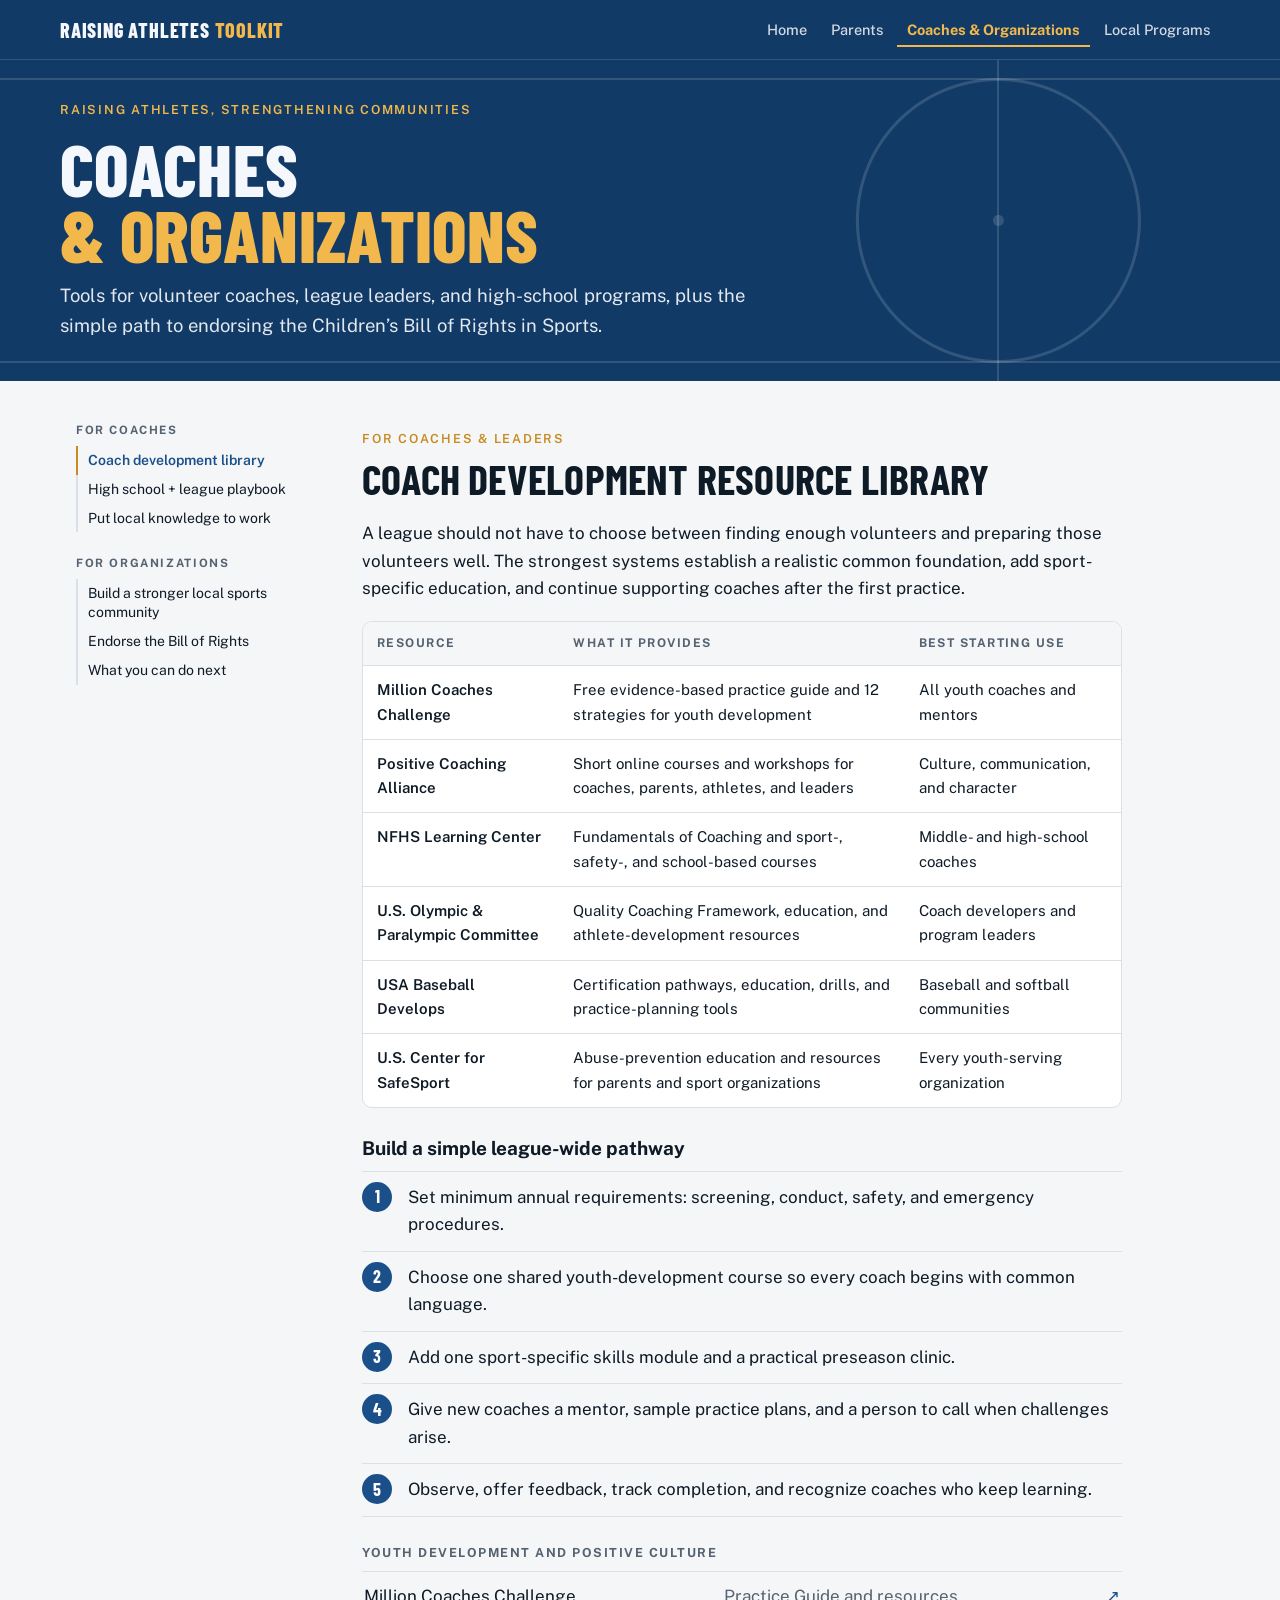
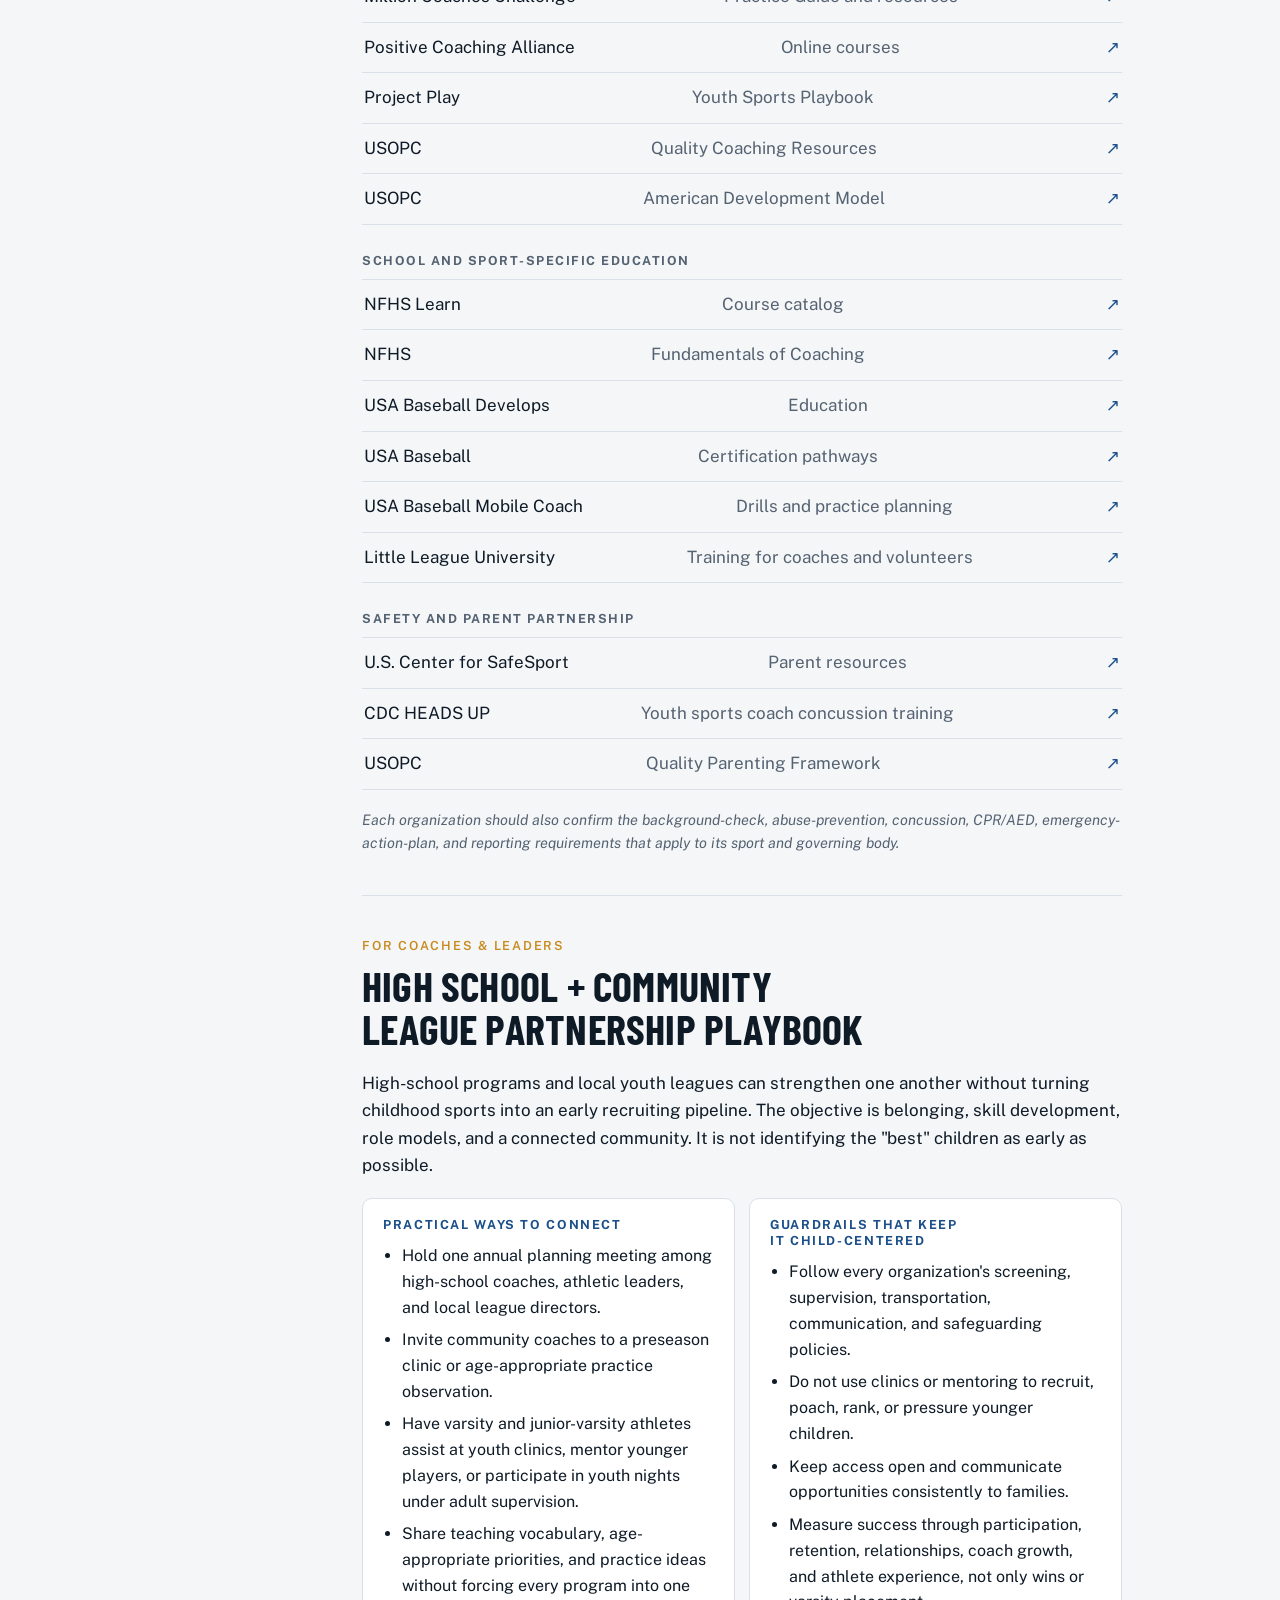
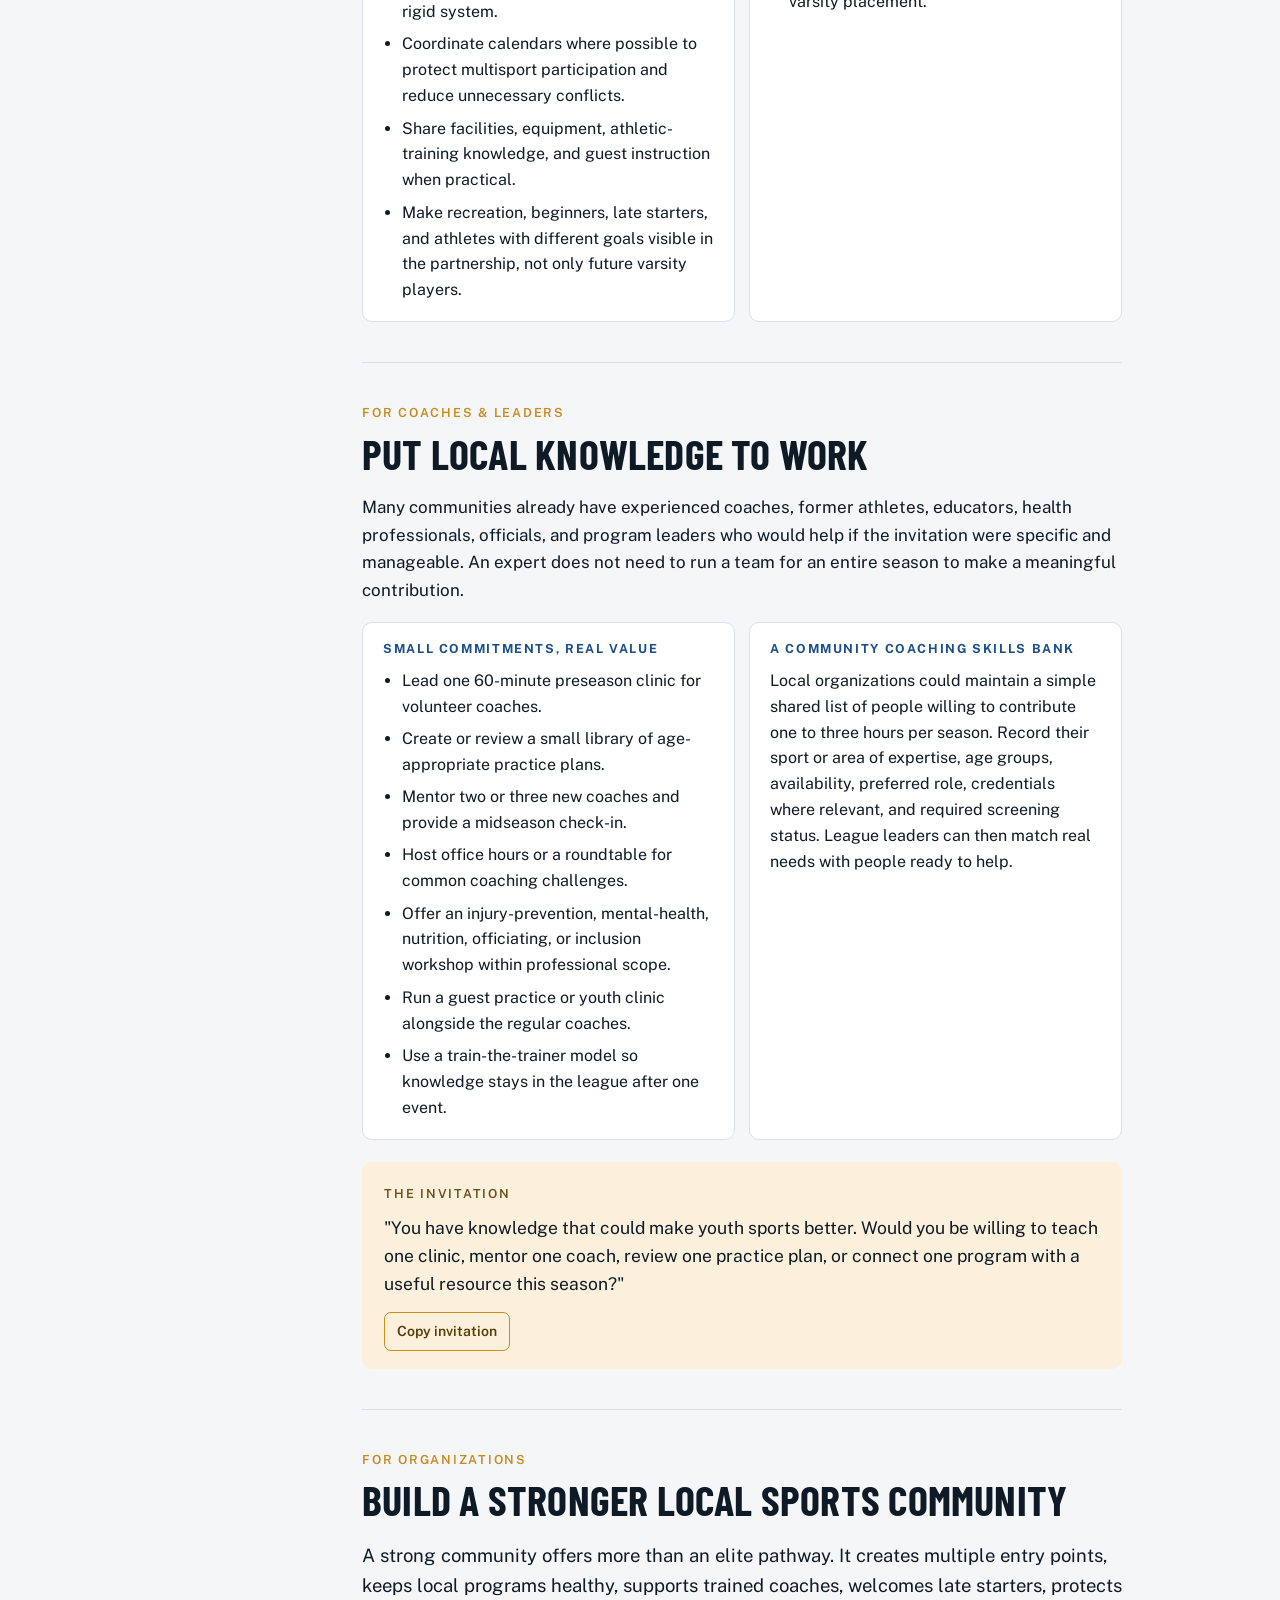
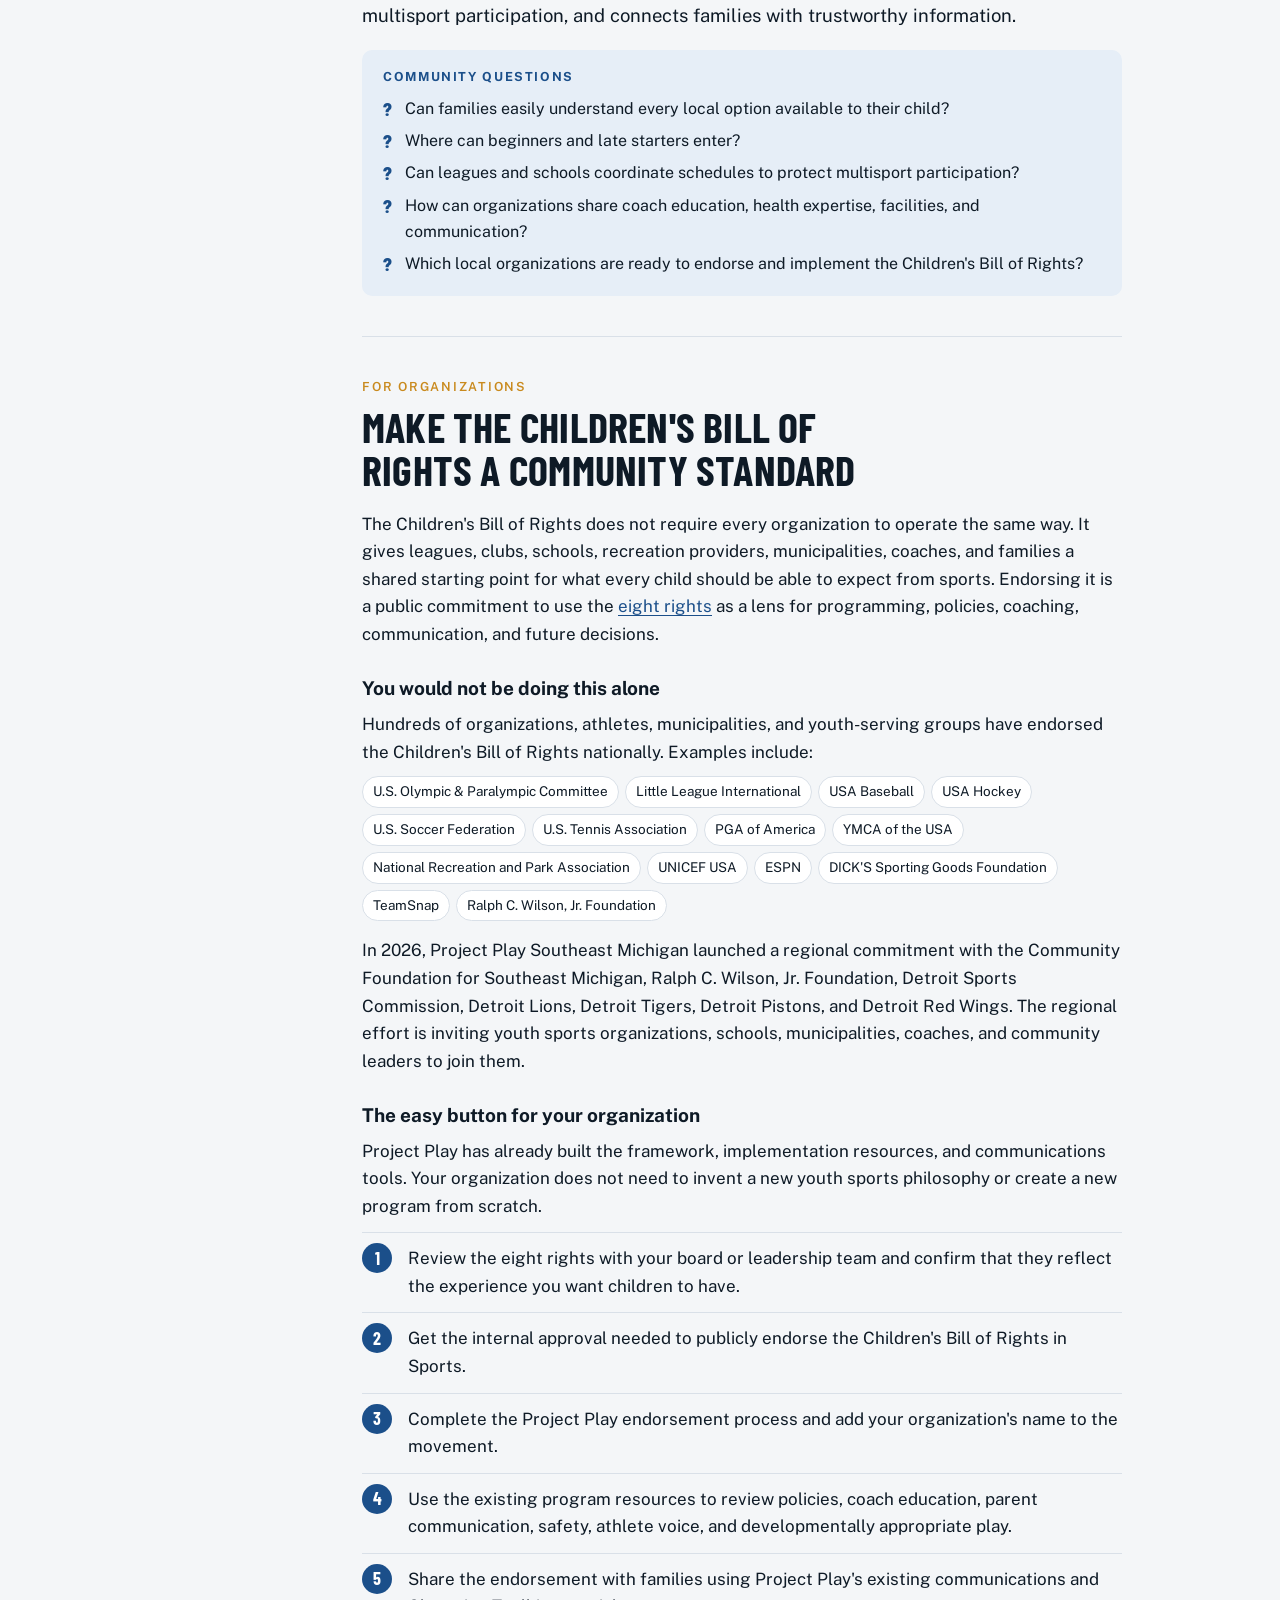
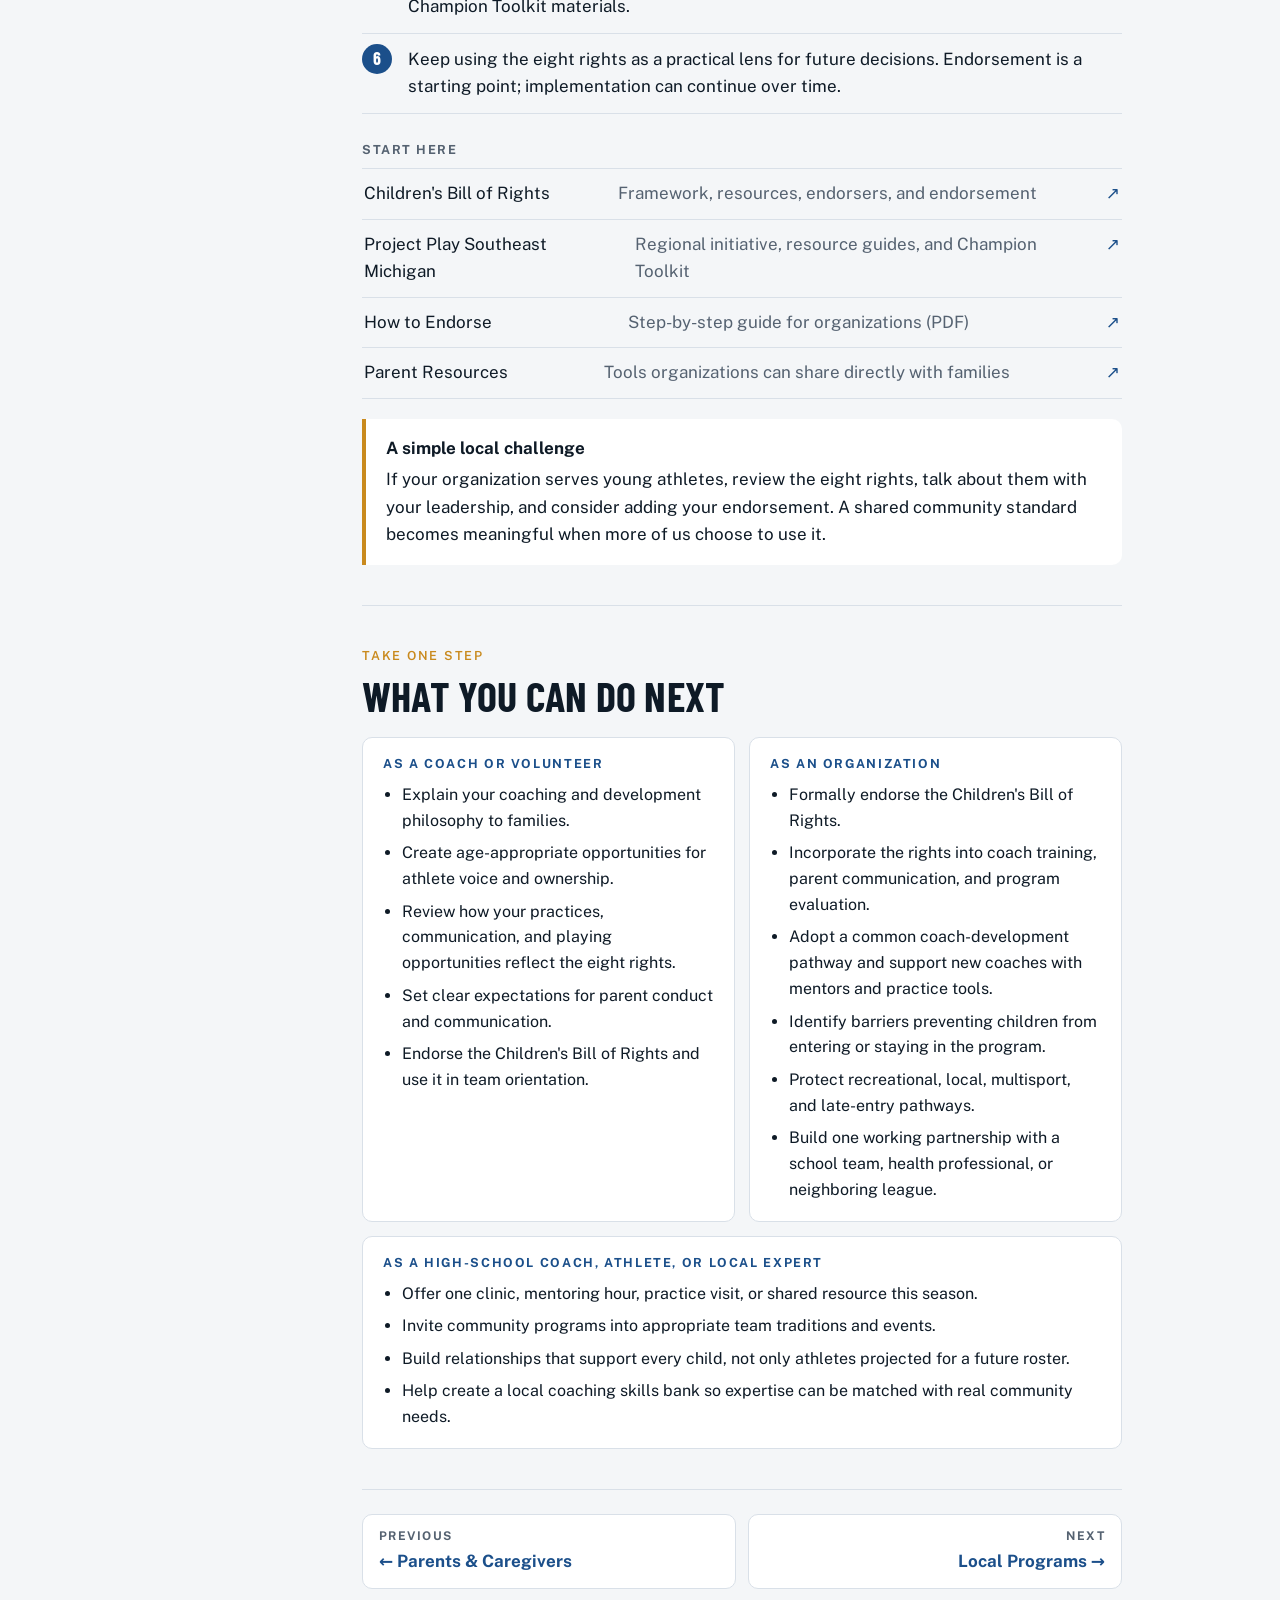
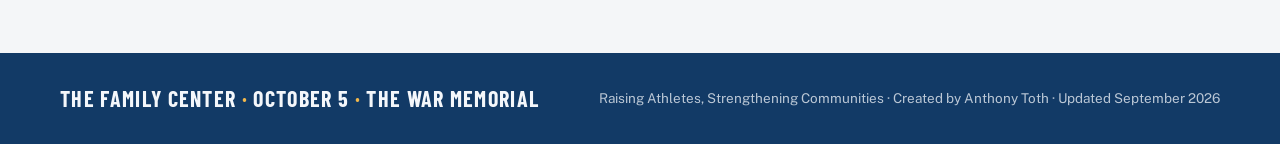
==== coaches-organizations.html @ 579f2dfd "Add Raising Athletes web toolkit (four pages, shared styles, README) Co-Authored-By: Claude Opus 5.5" ====
<!doctype html>
<html lang="en">
<head>
<meta charset="utf-8">
<meta name="viewport" content="width=device-width, initial-scale=1, viewport-fit=cover">
<title>For Coaches & Organizations · Raising Athletes</title>
<link rel="preconnect" href="https://fonts.googleapis.com">
<link rel="preconnect" href="https://fonts.gstatic.com" crossorigin>
<link rel="stylesheet" href="https://fonts.googleapis.com/css2?family=Barlow+Condensed:wght@600;700;800&family=Public+Sans:ital,wght@0,400;0,500;0,600;0,700;1,400&display=swap">
<link rel="stylesheet" href="styles.css">
</head>
<body>
<nav class="sitenav" aria-label="Toolkit pages"><div class="inner"><a class="brand" href="index.html">Raising Athletes <span>Toolkit</span></a><ul><li><a href="index.html">Home</a></li><li><a href="parents.html">Parents</a></li><li><a href="coaches-organizations.html" aria-current="page">Coaches &amp; Organizations</a></li><li><a href="local-programs.html">Local Programs</a></li></ul></div></nav><header class="hero small"><div class="hero-inner"><p class="eyebrow">Raising Athletes, Strengthening Communities</p><h1>Coaches <span>&amp; Organizations</span></h1><p class="lede">Tools for volunteer coaches, league leaders, and high-school programs, plus the simple path to endorsing the Children&#8217;s Bill of Rights in Sports.</p></div></header><nav class="mobile-nav" aria-label="Jump to section"><label for="jump">Jump to section</label><select id="jump"></select></nav>
<div class="wrap"><aside class="toc" aria-label="On this page"><h4>For coaches</h4>
<a href="#coach-library">Coach development library</a>
<a href="#partnership">High school + league playbook</a>
<a href="#local-knowledge">Put local knowledge to work</a>
<h4>For organizations</h4>
<a href="#community">Build a stronger local sports community</a>
<a href="#endorse">Endorse the Bill of Rights</a>
<a href="#next">What you can do next</a></aside><main><section id="coach-library">
      <div class="sec-head"><p class="eyebrow">For coaches &amp; leaders</p><h2>Coach Development Resource Library</h2></div>
      <p style="margin-bottom:18px">A league should not have to choose between finding enough volunteers and preparing those volunteers well. The strongest systems establish a realistic common foundation, add sport-specific education, and continue supporting coaches after the first practice.</p>
      <div class="table-wrap">
        <table>
          <thead><tr><th>Resource</th><th>What it provides</th><th>Best starting use</th></tr></thead>
          <tbody>
            <tr><td>Million Coaches Challenge</td><td>Free evidence-based practice guide and 12 strategies for youth development</td><td>All youth coaches and mentors</td></tr>
            <tr><td>Positive Coaching Alliance</td><td>Short online courses and workshops for coaches, parents, athletes, and leaders</td><td>Culture, communication, and character</td></tr>
            <tr><td>NFHS Learning Center</td><td>Fundamentals of Coaching and sport-, safety-, and school-based courses</td><td>Middle- and high-school coaches</td></tr>
            <tr><td>U.S. Olympic &amp; Paralympic Committee</td><td>Quality Coaching Framework, education, and athlete-development resources</td><td>Coach developers and program leaders</td></tr>
            <tr><td>USA Baseball Develops</td><td>Certification pathways, education, drills, and practice-planning tools</td><td>Baseball and softball communities</td></tr>
            <tr><td>U.S. Center for SafeSport</td><td>Abuse-prevention education and resources for parents and sport organizations</td><td>Every youth-serving organization</td></tr>
          </tbody>
        </table>
      </div>
      <h3>Build a simple league-wide pathway</h3>
      <ol class="steps">
        <li>Set minimum annual requirements: screening, conduct, safety, and emergency procedures.</li>
        <li>Choose one shared youth-development course so every coach begins with common language.</li>
        <li>Add one sport-specific skills module and a practical preseason clinic.</li>
        <li>Give new coaches a mentor, sample practice plans, and a person to call when challenges arise.</li>
        <li>Observe, offer feedback, track completion, and recognize coaches who keep learning.</li>
      </ol>

      <p class="links-label">Youth development and positive culture</p>
      <ul class="links">
        <li><a href="https://www.millioncoaches.org/resources/">Million Coaches Challenge <span>Practice Guide and resources</span></a></li>
        <li><a href="https://positivecoach.org/training/online-courses/">Positive Coaching Alliance <span>Online courses</span></a></li>
        <li><a href="https://projectplay.org/youth-sports/playbook">Project Play <span>Youth Sports Playbook</span></a></li>
        <li><a href="https://www.usopc.org/quality-coaching-resources">USOPC <span>Quality Coaching Resources</span></a></li>
        <li><a href="https://www.usopc.org/ADM">USOPC <span>American Development Model</span></a></li>
      </ul>
      <p class="links-label">School and sport-specific education</p>
      <ul class="links">
        <li><a href="https://nfhslearn.com/courses">NFHS Learn <span>Course catalog</span></a></li>
        <li><a href="https://nfhslearn.com/courses/fundamentals-of-coaching">NFHS <span>Fundamentals of Coaching</span></a></li>
        <li><a href="https://usabdevelops.com/page/4824/education">USA Baseball Develops <span>Education</span></a></li>
        <li><a href="https://usabdevelops.com/page/5082/certification-pathways/18582/certification-pathways">USA Baseball <span>Certification pathways</span></a></li>
        <li><a href="https://usabdevelops.com/page/4835/mobile-coach">USA Baseball Mobile Coach <span>Drills and practice planning</span></a></li>
        <li><a href="https://www.littleleague.org/university/">Little League University <span>Training for coaches and volunteers</span></a></li>
      </ul>
      <p class="links-label">Safety and parent partnership</p>
      <ul class="links">
        <li><a href="https://uscenterforsafesport.org/parents/">U.S. Center for SafeSport <span>Parent resources</span></a></li>
        <li><a href="https://www.cdc.gov/heads-up/training/youth-sports.html">CDC HEADS UP <span>Youth sports coach concussion training</span></a></li>
        <li><a href="https://www.usopc.org/quality-parenting-framework">USOPC <span>Quality Parenting Framework</span></a></li>
      </ul>
      <p class="note">Each organization should also confirm the background-check, abuse-prevention, concussion, CPR/AED, emergency-action-plan, and reporting requirements that apply to its sport and governing body.</p>
    </section><section id="partnership">
      <div class="sec-head"><p class="eyebrow">For coaches &amp; leaders</p><h2>High School + Community League Partnership Playbook</h2></div>
      <p style="margin-bottom:18px">High-school programs and local youth leagues can strengthen one another without turning childhood sports into an early recruiting pipeline. The objective is belonging, skill development, role models, and a connected community. It is not identifying the "best" children as early as possible.</p>
      <div class="two">
        <div class="panel"><h3>Practical ways to connect</h3><ul>
          <li>Hold one annual planning meeting among high-school coaches, athletic leaders, and local league directors.</li>
          <li>Invite community coaches to a preseason clinic or age-appropriate practice observation.</li>
          <li>Have varsity and junior-varsity athletes assist at youth clinics, mentor younger players, or participate in youth nights under adult supervision.</li>
          <li>Share teaching vocabulary, age-appropriate priorities, and practice ideas without forcing every program into one rigid system.</li>
          <li>Coordinate calendars where possible to protect multisport participation and reduce unnecessary conflicts.</li>
          <li>Share facilities, equipment, athletic-training knowledge, and guest instruction when practical.</li>
          <li>Make recreation, beginners, late starters, and athletes with different goals visible in the partnership, not only future varsity players.</li>
        </ul></div>
        <div class="panel"><h3>Guardrails that keep it child-centered</h3><ul>
          <li>Follow every organization's screening, supervision, transportation, communication, and safeguarding policies.</li>
          <li>Do not use clinics or mentoring to recruit, poach, rank, or pressure younger children.</li>
          <li>Keep access open and communicate opportunities consistently to families.</li>
          <li>Measure success through participation, retention, relationships, coach growth, and athlete experience, not only wins or varsity placement.</li>
        </ul></div>
      </div>
    </section><section id="local-knowledge">
      <div class="sec-head"><p class="eyebrow">For coaches &amp; leaders</p><h2>Put Local Knowledge to Work</h2></div>
      <p style="margin-bottom:18px">Many communities already have experienced coaches, former athletes, educators, health professionals, officials, and program leaders who would help if the invitation were specific and manageable. An expert does not need to run a team for an entire season to make a meaningful contribution.</p>
      <div class="two">
        <div class="panel"><h3>Small commitments, real value</h3><ul>
          <li>Lead one 60-minute preseason clinic for volunteer coaches.</li>
          <li>Create or review a small library of age-appropriate practice plans.</li>
          <li>Mentor two or three new coaches and provide a midseason check-in.</li>
          <li>Host office hours or a roundtable for common coaching challenges.</li>
          <li>Offer an injury-prevention, mental-health, nutrition, officiating, or inclusion workshop within professional scope.</li>
          <li>Run a guest practice or youth clinic alongside the regular coaches.</li>
          <li>Use a train-the-trainer model so knowledge stays in the league after one event.</li>
        </ul></div>
        <div class="panel"><h3>A community coaching skills bank</h3>
          <p style="font-size:16px">Local organizations could maintain a simple shared list of people willing to contribute one to three hours per season. Record their sport or area of expertise, age groups, availability, preferred role, credentials where relevant, and required screening status. League leaders can then match real needs with people ready to help.</p></div>
      </div>
      <div class="quote">
        <p class="eyebrow">The invitation</p>
        <blockquote id="invite-msg">"You have knowledge that could make youth sports better. Would you be willing to teach one clinic, mentor one coach, review one practice plan, or connect one program with a useful resource this season?"</blockquote>
        <button class="copy" type="button" data-copy="invite-msg">Copy invitation</button>
      </div>
    </section><section id="community">
      <div class="sec-head"><p class="eyebrow">For organizations</p><h2>Build a Stronger Local Sports Community</h2></div>
      <p class="lead">A strong community offers more than an elite pathway. It creates multiple entry points, keeps local programs healthy, supports trained coaches, welcomes late starters, protects multisport participation, and connects families with trustworthy information.</p>
      <div class="panel ask" style="margin-top:20px"><h3>Community questions</h3><ul>
        <li>Can families easily understand every local option available to their child?</li>
        <li>Where can beginners and late starters enter?</li>
        <li>Can leagues and schools coordinate schedules to protect multisport participation?</li>
        <li>How can organizations share coach education, health expertise, facilities, and communication?</li>
        <li>Which local organizations are ready to endorse and implement the Children's Bill of Rights?</li>
      </ul></div>
    </section><section id="endorse">
      <div class="sec-head"><p class="eyebrow">For organizations</p><h2>Make the Children's Bill of Rights a Community Standard</h2></div>
      <p style="margin-bottom:8px">The Children's Bill of Rights does not require every organization to operate the same way. It gives leagues, clubs, schools, recreation providers, municipalities, coaches, and families a shared starting point for what every child should be able to expect from sports. Endorsing it is a public commitment to use the <a href="index.html#bill-of-rights">eight rights</a> as a lens for programming, policies, coaching, communication, and future decisions.</p>

      <h3>You would not be doing this alone</h3>
      <p>Hundreds of organizations, athletes, municipalities, and youth-serving groups have endorsed the Children's Bill of Rights nationally. Examples include:</p>
      <div class="endorsers">
        <span>U.S. Olympic &amp; Paralympic Committee</span><span>Little League International</span><span>USA Baseball</span><span>USA Hockey</span><span>U.S. Soccer Federation</span><span>U.S. Tennis Association</span><span>PGA of America</span><span>YMCA of the USA</span><span>National Recreation and Park Association</span><span>UNICEF USA</span><span>ESPN</span><span>DICK'S Sporting Goods Foundation</span><span>TeamSnap</span><span>Ralph C. Wilson, Jr. Foundation</span>
      </div>
      <p style="margin-top:16px">In 2026, Project Play Southeast Michigan launched a regional commitment with the Community Foundation for Southeast Michigan, Ralph C. Wilson, Jr. Foundation, Detroit Sports Commission, Detroit Lions, Detroit Tigers, Detroit Pistons, and Detroit Red Wings. The regional effort is inviting youth sports organizations, schools, municipalities, coaches, and community leaders to join them.</p>

      <h3>The easy button for your organization</h3>
      <p style="margin-bottom:12px">Project Play has already built the framework, implementation resources, and communications tools. Your organization does not need to invent a new youth sports philosophy or create a new program from scratch.</p>
      <ol class="steps">
        <li>Review the eight rights with your board or leadership team and confirm that they reflect the experience you want children to have.</li>
        <li>Get the internal approval needed to publicly endorse the Children's Bill of Rights in Sports.</li>
        <li>Complete the Project Play endorsement process and add your organization's name to the movement.</li>
        <li>Use the existing program resources to review policies, coach education, parent communication, safety, athlete voice, and developmentally appropriate play.</li>
        <li>Share the endorsement with families using Project Play's existing communications and Champion Toolkit materials.</li>
        <li>Keep using the eight rights as a practical lens for future decisions. Endorsement is a starting point; implementation can continue over time.</li>
      </ol>
      <p class="links-label">Start here</p>
      <ul class="links">
        <li><a href="https://projectplay.org/childrens-rights-and-sports">Children's Bill of Rights <span>Framework, resources, endorsers, and endorsement</span></a></li>
        <li><a href="https://www.projectplaysemi.org/cboris/">Project Play Southeast Michigan <span>Regional initiative, resource guides, and Champion Toolkit</span></a></li>
        <li><a href="https://www.aspeninstitute.org/wp-content/uploads/2025/10/How-to-Endorse-the-Bill-of-Rights-2025.pdf">How to Endorse <span>Step-by-step guide for organizations (PDF)</span></a></li>
        <li><a href="https://projectplay.org/parent-resources">Parent Resources <span>Tools organizations can share directly with families</span></a></li>
      </ul>
      <div class="callout"><b>A simple local challenge</b>If your organization serves young athletes, review the eight rights, talk about them with your leadership, and consider adding your endorsement. A shared community standard becomes meaningful when more of us choose to use it.</div>
    </section><section id="next">
  <div class="sec-head"><p class="eyebrow">Take one step</p><h2>What You Can Do Next</h2></div>
  <div class="two">
    <div class="panel"><h3>As a coach or volunteer</h3><ul>
      <li>Explain your coaching and development philosophy to families.</li>
      <li>Create age-appropriate opportunities for athlete voice and ownership.</li>
      <li>Review how your practices, communication, and playing opportunities reflect the eight rights.</li>
      <li>Set clear expectations for parent conduct and communication.</li>
      <li>Endorse the Children's Bill of Rights and use it in team orientation.</li>
    </ul></div>
    <div class="panel"><h3>As an organization</h3><ul>
      <li>Formally endorse the Children's Bill of Rights.</li>
      <li>Incorporate the rights into coach training, parent communication, and program evaluation.</li>
      <li>Adopt a common coach-development pathway and support new coaches with mentors and practice tools.</li>
      <li>Identify barriers preventing children from entering or staying in the program.</li>
      <li>Protect recreational, local, multisport, and late-entry pathways.</li>
      <li>Build one working partnership with a school team, health professional, or neighboring league.</li>
    </ul></div>
    <div class="panel" style="grid-column:1/-1"><h3>As a high-school coach, athlete, or local expert</h3><ul>
      <li>Offer one clinic, mentoring hour, practice visit, or shared resource this season.</li>
      <li>Invite community programs into appropriate team traditions and events.</li>
      <li>Build relationships that support every child, not only athletes projected for a future roster.</li>
      <li>Help create a local coaching skills bank so expertise can be matched with real community needs.</li>
    </ul></div>
  </div>
</section><div class="pager"><a href="parents.html"><small>Previous</small><b>← Parents & Caregivers</b></a><a class="next" href="local-programs.html"><small>Next</small><b>Local Programs →</b></a></div></main></div><footer><div class="inner"><span class="mark">The Family Center <span>·</span> October 5 <span>·</span> The War Memorial</span><small>Raising Athletes, Strengthening Communities · Created by Anthony Toth · Updated September 2026</small></div></footer>
<script src="site.js"></script>
</body>
</html>
---- styles.css ----
:root{
  --bg:#F4F6F8; --surface:#FFFFFF; --ink:#0E1A26; --muted:#556271; --line:#D9E0E8;
  --accent:#1B4F8A; --accent-ink:#FFFFFF; --accent-soft:#E6EEF7;
  --gold:#C98A1E; --gold-soft:#FBF0DC; --gold-ink:#5A3C06;
  --hero:#123A66; --hero-ink:#F4F7FB; --hero-line:rgba(255,255,255,.14); --hero-gold:#F2B84B;
  --display:"Barlow Condensed","Arial Narrow","Roboto Condensed",sans-serif;
  --body:"Public Sans",system-ui,-apple-system,"Segoe UI",Roboto,sans-serif;
  --radius:10px;
}
@media (prefers-color-scheme:dark){
  :root:not([data-theme="light"]){
    color-scheme:dark;
    --bg:#0C131B; --surface:#131D28; --ink:#E5EBF1; --muted:#9BA9B8; --line:#243140;
    --accent:#86B6EC; --accent-ink:#0C131B; --accent-soft:#172737;
    --gold:#E9B04C; --gold-soft:#2B2313; --gold-ink:#F3D398;
    --hero:#0F2B4B; --hero-ink:#EEF3F9; --hero-line:rgba(255,255,255,.10); --hero-gold:#F2B84B;
  }
}
:root[data-theme="dark"]{
  color-scheme:dark;
  --bg:#0C131B; --surface:#131D28; --ink:#E5EBF1; --muted:#9BA9B8; --line:#243140;
  --accent:#86B6EC; --accent-ink:#0C131B; --accent-soft:#172737;
  --gold:#E9B04C; --gold-soft:#2B2313; --gold-ink:#F3D398;
  --hero:#0F2B4B; --hero-ink:#EEF3F9; --hero-line:rgba(255,255,255,.10); --hero-gold:#F2B84B;
}
*{box-sizing:border-box}
html{scroll-behavior:smooth;scroll-padding-top:84px}
@media (prefers-reduced-motion:reduce){html{scroll-behavior:auto}}
body{background:var(--bg);color:var(--ink);font-family:var(--body);font-size:17px;line-height:1.62;-webkit-font-smoothing:antialiased}
a{color:var(--accent);text-underline-offset:3px;text-decoration-thickness:1px}
a:hover{text-decoration-thickness:2px}
:focus-visible{outline:3px solid var(--gold);outline-offset:2px;border-radius:4px}
h1,h2,h3,h4{text-wrap:balance;margin:0}
p{margin:0}
ul,ol{margin:0;padding-left:1.2em}
li+li{margin-top:.4em}

/* ---------- Hero ---------- */
.hero{background:var(--hero);color:var(--hero-ink);position:relative;overflow:hidden;padding:0 16px}
.hero::before{ /* field markings */
  content:"";position:absolute;inset:0;pointer-events:none;
  background:
    radial-gradient(circle at 78% 50%, transparent 0 139px, var(--hero-line) 140px 142px, transparent 143px),
    radial-gradient(circle at 78% 50%, var(--hero-line) 0 5px, transparent 6px),
    linear-gradient(90deg, transparent calc(78% - 1px), var(--hero-line) calc(78% - 1px) calc(78% + 1px), transparent calc(78% + 1px)),
    linear-gradient(0deg, transparent 18px, var(--hero-line) 18px 20px, transparent 20px),
    linear-gradient(180deg, transparent 18px, var(--hero-line) 18px 20px, transparent 20px);
}
.hero-inner{position:relative;max-width:1160px;margin:0 auto;padding-block:56px 48px;display:grid;grid-template-columns:minmax(0,1fr);gap:28px}
.eyebrow{font-size:12.5px;font-weight:600;letter-spacing:.14em;text-transform:uppercase}
.hero .eyebrow{color:var(--hero-gold)}
.hero h1{font-family:var(--display);font-weight:800;text-transform:uppercase;line-height:.92;letter-spacing:.005em;font-size:clamp(46px,8.4vw,96px)}
.hero h1 span{display:block;color:var(--hero-gold)}
.hero .lede{max-width:40em;font-size:18.5px;opacity:.92}
.hero .credit{font-size:14px;opacity:.78;max-width:48em}
.paths{display:grid;grid-template-columns:repeat(auto-fit,minmax(min(220px,100%),1fr));gap:12px;max-width:820px}
.path{display:grid;gap:2px;padding:14px 16px;border:1px solid rgba(255,255,255,.22);border-radius:var(--radius);color:var(--hero-ink);text-decoration:none;background:rgba(255,255,255,.04);transition:background .15s,border-color .15s}
.path:hover{background:rgba(255,255,255,.10);border-color:var(--hero-gold)}
.path b{font-family:var(--display);font-size:22px;font-weight:700;letter-spacing:.01em;text-transform:uppercase}
.path small{font-size:14px;opacity:.8}

/* ---------- Layout ---------- */
.mobile-nav{position:sticky;top:env(safe-area-inset-top,0px);z-index:10;background:var(--surface);border-bottom:1px solid var(--line);padding:10px 16px;display:none}
.mobile-nav label{position:absolute;left:-9999px}
.mobile-nav select{width:100%;font:inherit;font-size:15px;padding:9px 10px;border:1px solid var(--line);border-radius:8px;background:var(--bg);color:var(--ink)}
.wrap{max-width:1160px;margin:0 auto;padding-inline:16px;display:grid;grid-template-columns:230px minmax(0,1fr);gap:56px}
.toc{position:sticky;top:calc(env(safe-area-inset-top,0px) + 24px);align-self:start;max-height:calc(100vh - 48px);overflow:auto;padding-block:40px 24px;font-size:14px}
.toc h4{font-size:11.5px;font-weight:700;letter-spacing:.14em;text-transform:uppercase;color:var(--muted);margin:22px 0 6px}
.toc h4:first-child{margin-top:0}
.toc a{display:block;color:var(--ink);text-decoration:none;padding:5px 10px;border-left:2px solid var(--line);line-height:1.35}
.toc a:hover{color:var(--accent)}
.toc a.active{border-left-color:var(--gold);color:var(--accent);font-weight:600}
main{padding-block:40px 64px;max-width:760px;min-width:0}
@media (max-width:900px){
  .wrap{grid-template-columns:1fr;gap:0}
  .toc{display:none}
  .mobile-nav{display:block}
  html{scroll-padding-top:72px}
}

/* ---------- Sections ---------- */
section{padding-block:40px;border-top:1px solid var(--line)}
section:first-child{border-top:0;padding-top:8px}
.sec-head{display:grid;gap:8px;margin-bottom:20px}
.sec-head .eyebrow{color:var(--gold)}
h2{font-family:var(--display);font-weight:700;font-size:clamp(32px,4.6vw,42px);line-height:1.02;text-transform:uppercase;letter-spacing:.005em}
h2 .num{display:inline-block;min-width:1.05em;color:var(--gold)}
h3{font-size:19px;font-weight:700;line-height:1.3;margin-top:28px;margin-bottom:10px}
.lead{font-size:18.5px;color:var(--ink)}
.stack{display:grid;gap:14px}
.muted{color:var(--muted)}
.note{font-size:14.5px;color:var(--muted);font-style:italic;margin-top:18px}

.ideas{list-style:none;padding:0;display:grid;gap:0;counter-reset:idea}
.ideas li{margin:0;padding:14px 0 14px 48px;position:relative;border-bottom:1px solid var(--line);font-size:17.5px}
.ideas li:first-child{border-top:1px solid var(--line)}
.ideas li::before{counter-increment:idea;content:counter(idea);position:absolute;left:0;top:8px;font-family:var(--display);font-weight:800;font-size:32px;color:var(--accent);line-height:1}

.rights{display:grid;grid-template-columns:repeat(2,minmax(0,1fr));gap:12px;margin-top:4px}
.right{background:var(--surface);border:1px solid var(--line);border-radius:var(--radius);padding:16px 18px 18px;display:grid;grid-template-columns:auto 1fr;column-gap:14px;row-gap:4px;align-content:start}
.right .n{grid-row:span 2;font-family:var(--display);font-weight:800;font-size:44px;line-height:.9;color:var(--gold)}
.right b{font-size:16px;line-height:1.3;align-self:end}
.right p{font-size:15px;color:var(--muted);line-height:1.5}
@media (max-width:560px){.rights{grid-template-columns:1fr}}

.links{list-style:none;padding:0;display:grid;gap:0}
.links li{margin:0;border-bottom:1px solid var(--line)}
.links li:first-child{border-top:1px solid var(--line)}
.links a{display:flex;justify-content:space-between;gap:16px;padding:11px 2px;text-decoration:none;color:var(--ink)}
.links a::after{content:"↗";color:var(--accent);flex:none}
.links a:hover{color:var(--accent)}
.links a span{color:var(--muted)}
.links-label{font-size:12.5px;font-weight:700;letter-spacing:.12em;text-transform:uppercase;color:var(--muted);margin:26px 0 8px}

.btn-row{display:flex;flex-wrap:wrap;gap:10px;margin-top:18px}
.btn{display:inline-flex;align-items:center;gap:8px;padding:11px 16px;border-radius:8px;font-weight:600;font-size:15.5px;text-decoration:none;border:1px solid var(--accent);color:var(--accent);background:transparent;cursor:pointer;font-family:inherit}
.btn.primary{background:var(--accent);color:var(--accent-ink)}
.btn:hover{filter:brightness(1.07)}

.feed{display:grid;gap:10px}
.feed-item{background:var(--surface);border:1px solid var(--line);border-radius:var(--radius);padding:14px 18px;display:grid;grid-template-columns:minmax(0,1fr) auto;gap:4px 16px;align-items:baseline}
.feed-item b{font-size:16.5px}
.feed-item a.handle{font-size:14.5px;font-weight:600;text-decoration:none;white-space:nowrap}
.feed-item p{grid-column:1/-1;font-size:15px;color:var(--muted)}
.feed-item .for{grid-column:1/-1;font-size:12px;font-weight:700;letter-spacing:.1em;text-transform:uppercase;color:var(--gold)}

.pillars{display:grid;grid-template-columns:repeat(3,minmax(0,1fr));gap:12px;margin-top:6px}
.pillar{border-top:3px solid var(--accent);padding-top:12px}
.pillar h3{margin-top:0;font-size:17px}
.pillar p{font-size:15.5px;color:var(--muted)}
@media (max-width:700px){.pillars{grid-template-columns:1fr}}

.trio{display:grid;gap:14px;margin-top:6px}
.panel{background:var(--surface);border:1px solid var(--line);border-radius:var(--radius);padding:18px 20px}
.panel h3{margin:0 0 10px;font-size:12.5px;font-weight:700;letter-spacing:.13em;text-transform:uppercase;color:var(--accent)}
.panel ul{font-size:16px}
.panel.ask{background:var(--accent-soft);border-color:transparent}
.panel.ask ul{list-style:none;padding:0}
.panel.ask li{padding-left:22px;position:relative}
.panel.ask li::before{content:"?";position:absolute;left:0;top:0;font-family:var(--display);font-weight:800;color:var(--accent);font-size:19px;line-height:1.4}

.quote{background:var(--gold-soft);border-radius:var(--radius);padding:22px 22px 18px;margin-top:22px}
.quote .eyebrow{color:var(--gold-ink);opacity:.9}
.quote blockquote{margin:10px 0 14px;font-size:17.5px;line-height:1.6;color:var(--ink)}
.copy{font:inherit;font-size:14px;font-weight:600;padding:7px 12px;border-radius:7px;border:1px solid var(--gold);background:transparent;color:var(--gold-ink);cursor:pointer}
.stat{display:flex;gap:18px;align-items:center;background:var(--surface);border:1px solid var(--line);border-radius:var(--radius);padding:18px 20px;margin-bottom:18px}
.stat .big{font-family:var(--display);font-weight:800;font-size:64px;line-height:.85;color:var(--accent);flex:none}
.stat p{font-size:16px}

.faq{display:grid;gap:0}
.faq div{padding:18px 0;border-bottom:1px solid var(--line)}
.faq div:first-child{border-top:1px solid var(--line)}
.faq h3{margin:0 0 6px}
.faq p{color:var(--muted)}

.table-wrap{overflow-x:auto;border:1px solid var(--line);border-radius:var(--radius);background:var(--surface)}
table{border-collapse:collapse;width:100%;min-width:560px;font-size:15px}
th,td{text-align:left;padding:12px 14px;border-bottom:1px solid var(--line);vertical-align:top}
th{font-size:12px;letter-spacing:.12em;text-transform:uppercase;color:var(--muted);font-weight:700;background:var(--bg)}
tr:last-child td{border-bottom:0}
td:first-child{font-weight:600}

.steps{list-style:none;padding:0;counter-reset:step;display:grid;gap:0}
.steps li{counter-increment:step;margin:0;padding:12px 0 12px 46px;position:relative;border-bottom:1px solid var(--line)}
.steps li:first-child{border-top:1px solid var(--line)}
.steps li::before{content:counter(step);position:absolute;left:0;top:10px;width:30px;height:30px;border-radius:50%;background:var(--accent);color:var(--accent-ink);font-family:var(--display);font-weight:700;font-size:18px;display:grid;place-items:center}

.two{display:grid;grid-template-columns:repeat(2,minmax(0,1fr));gap:14px}
@media (max-width:640px){.two{grid-template-columns:1fr}}

.callout{border-left:4px solid var(--gold);background:var(--surface);padding:16px 20px;border-radius:0 var(--radius) var(--radius) 0;margin-top:20px}
.callout b{display:block;margin-bottom:4px}

.endorsers{display:flex;flex-wrap:wrap;gap:6px;margin-top:10px}
.endorsers span{font-size:13.5px;padding:4px 10px;border-radius:999px;background:var(--surface);border:1px solid var(--line)}

.orgs{display:grid;grid-template-columns:repeat(2,minmax(0,1fr));gap:12px;margin-top:10px}
.org{background:var(--surface);border:1px solid var(--line);border-radius:var(--radius);padding:18px 20px;display:grid;gap:8px;align-content:start}
.org .sport{font-size:11.5px;font-weight:700;letter-spacing:.13em;text-transform:uppercase;color:var(--gold)}
.org h3{margin:0;font-size:18px}
.org p{font-size:15px;color:var(--muted)}
.org a{font-size:14.5px;font-weight:600;word-break:break-word}
@media (max-width:640px){.orgs{grid-template-columns:1fr}}
.join{margin-top:14px;background:var(--accent);color:var(--accent-ink);border-radius:var(--radius);padding:22px}
.join h3{margin:0 0 6px;font-family:var(--display);text-transform:uppercase;font-size:26px;letter-spacing:.01em}

.about{font-size:15.5px}
.about h3{font-size:15px;letter-spacing:.1em;text-transform:uppercase;color:var(--muted)}

footer{background:var(--hero);color:var(--hero-ink);padding:28px 16px}
footer .inner{max-width:1160px;margin:0 auto;display:flex;flex-wrap:wrap;justify-content:space-between;gap:12px;align-items:center}
footer .mark{font-family:var(--display);font-weight:700;font-size:22px;letter-spacing:.06em;text-transform:uppercase}
footer .mark span{color:var(--hero-gold)}
footer small{opacity:.75;font-size:13.5px}

/* ---------- Multi-page additions ---------- */
:root{padding-top:env(safe-area-inset-top,0px);padding-bottom:env(safe-area-inset-bottom,0px)}
body{margin:0}
img{max-width:100%}
[hidden]{display:none!important}
.sitenav{background:var(--hero);color:var(--hero-ink);border-bottom:1px solid var(--hero-line);padding:0 16px}
.sitenav .inner{max-width:1160px;margin:0 auto;display:flex;flex-wrap:wrap;align-items:center;justify-content:space-between;gap:6px 24px;padding-block:12px}
.sitenav .brand{font-family:var(--display);font-weight:800;font-size:20px;letter-spacing:.04em;text-transform:uppercase;color:var(--hero-ink);text-decoration:none}
.sitenav .brand span{color:var(--hero-gold)}
.sitenav ul{list-style:none;margin:0;padding:0;display:flex;flex-wrap:wrap;gap:2px 4px}
.sitenav li{margin:0}
.sitenav ul a{display:block;padding:6px 10px;border-radius:6px;color:var(--hero-ink);text-decoration:none;font-size:14.5px;font-weight:500;opacity:.85}
.sitenav ul a:hover{opacity:1;background:rgba(255,255,255,.08)}
.sitenav ul a[aria-current="page"]{opacity:1;color:var(--hero-gold);font-weight:700;box-shadow:inset 0 -2px 0 var(--hero-gold);border-radius:6px 6px 0 0}
.hero.small .hero-inner{padding-block:40px 40px;gap:14px}
.hero.small h1{font-size:clamp(40px,6.6vw,72px)}
.single{max-width:760px;margin:0 auto;padding-inline:16px}
.single main{max-width:none}
.doors{display:grid;grid-template-columns:repeat(3,minmax(0,1fr));gap:12px;margin-top:4px}
.door{display:grid;gap:10px;align-content:start;background:var(--surface);border:1px solid var(--line);border-radius:var(--radius);padding:20px;text-decoration:none;color:var(--ink);transition:border-color .15s}
.door:hover{border-color:var(--accent)}
.door .eyebrow{color:var(--gold)}
.door b{font-family:var(--display);font-size:26px;line-height:1;text-transform:uppercase;letter-spacing:.01em}
.door ul{font-size:14.5px;color:var(--muted);padding-left:1.1em}
.door li+li{margin-top:.2em}
.door .go{font-weight:600;color:var(--accent);font-size:15px}
@media (max-width:760px){.doors{grid-template-columns:1fr}}
.pager{display:flex;flex-wrap:wrap;justify-content:space-between;gap:12px;border-top:1px solid var(--line);padding-top:24px}
.pager a{display:grid;gap:2px;text-decoration:none;padding:12px 16px;border:1px solid var(--line);border-radius:var(--radius);background:var(--surface);color:var(--ink);min-width:0;flex:1 1 240px}
.pager a:hover{border-color:var(--accent)}
.pager small{font-size:12px;letter-spacing:.12em;text-transform:uppercase;color:var(--muted);font-weight:700}
.pager b{color:var(--accent)}
.pager a.next{text-align:right}
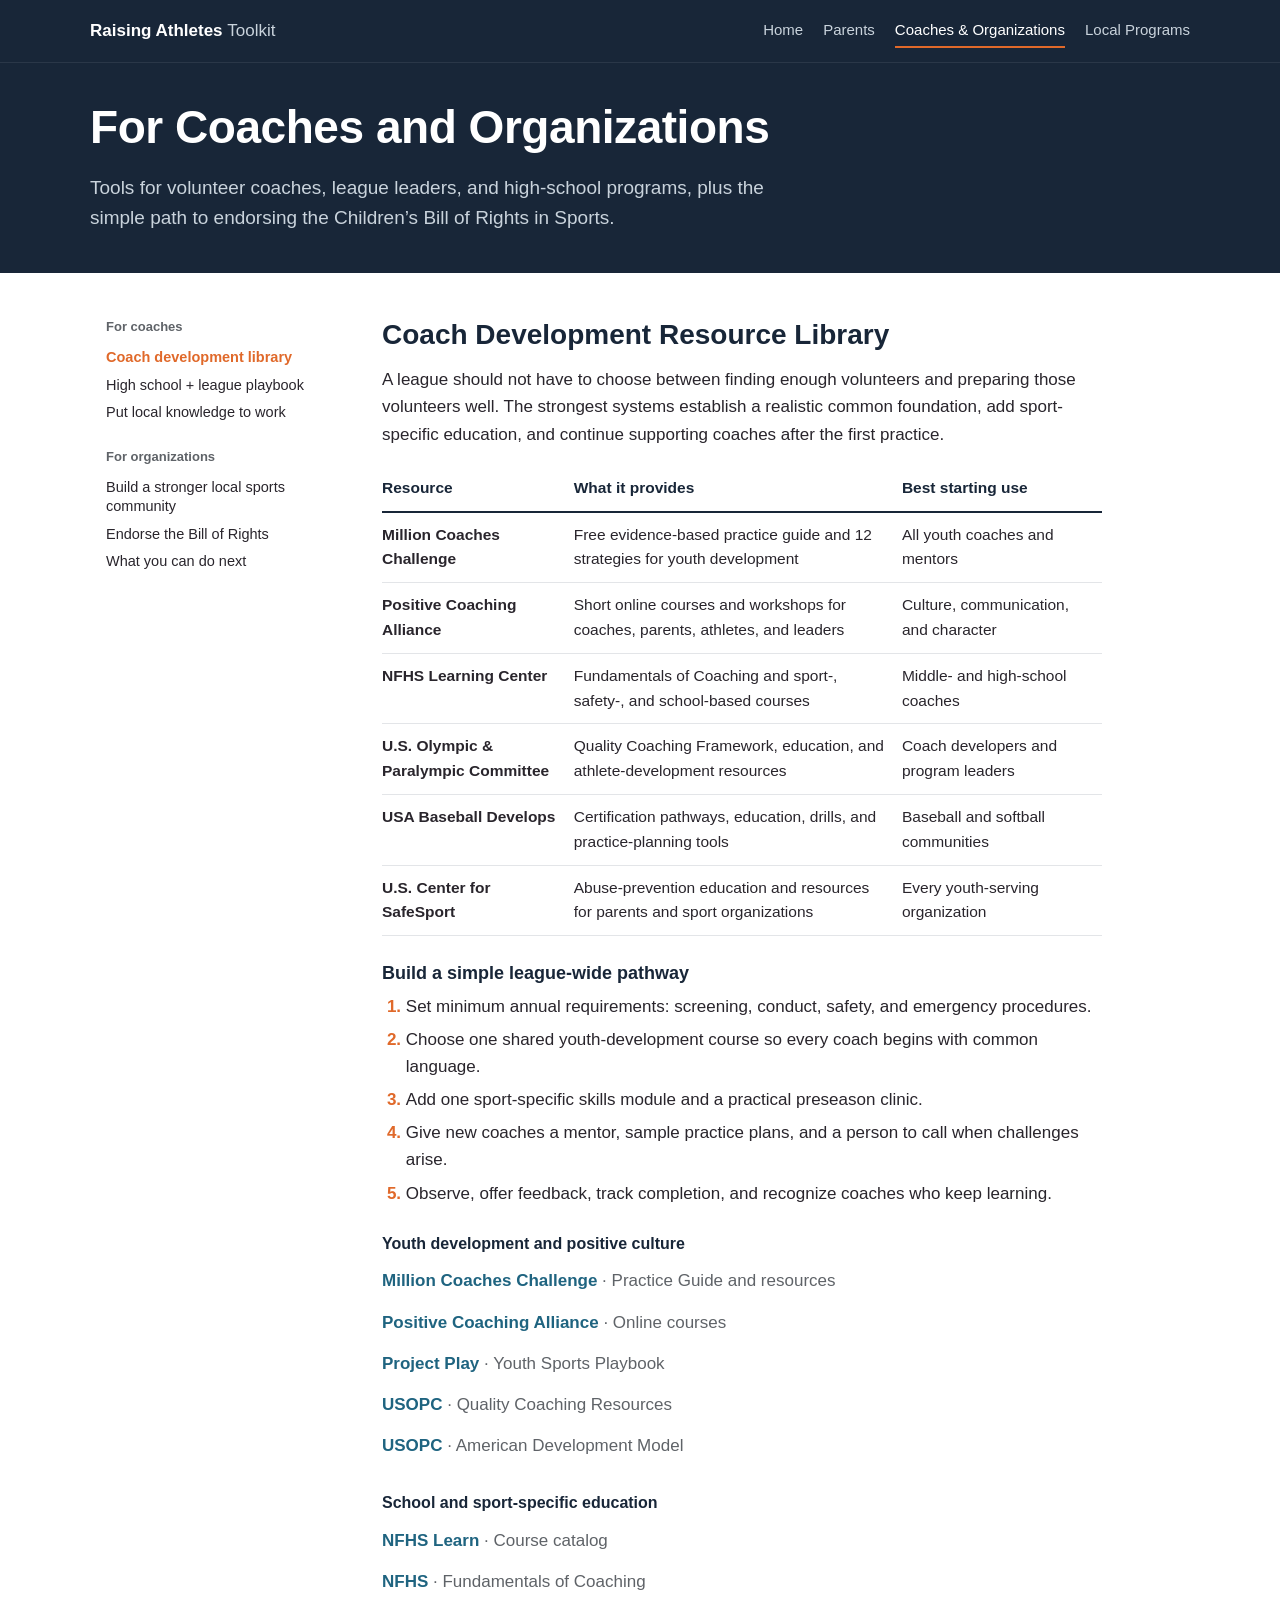
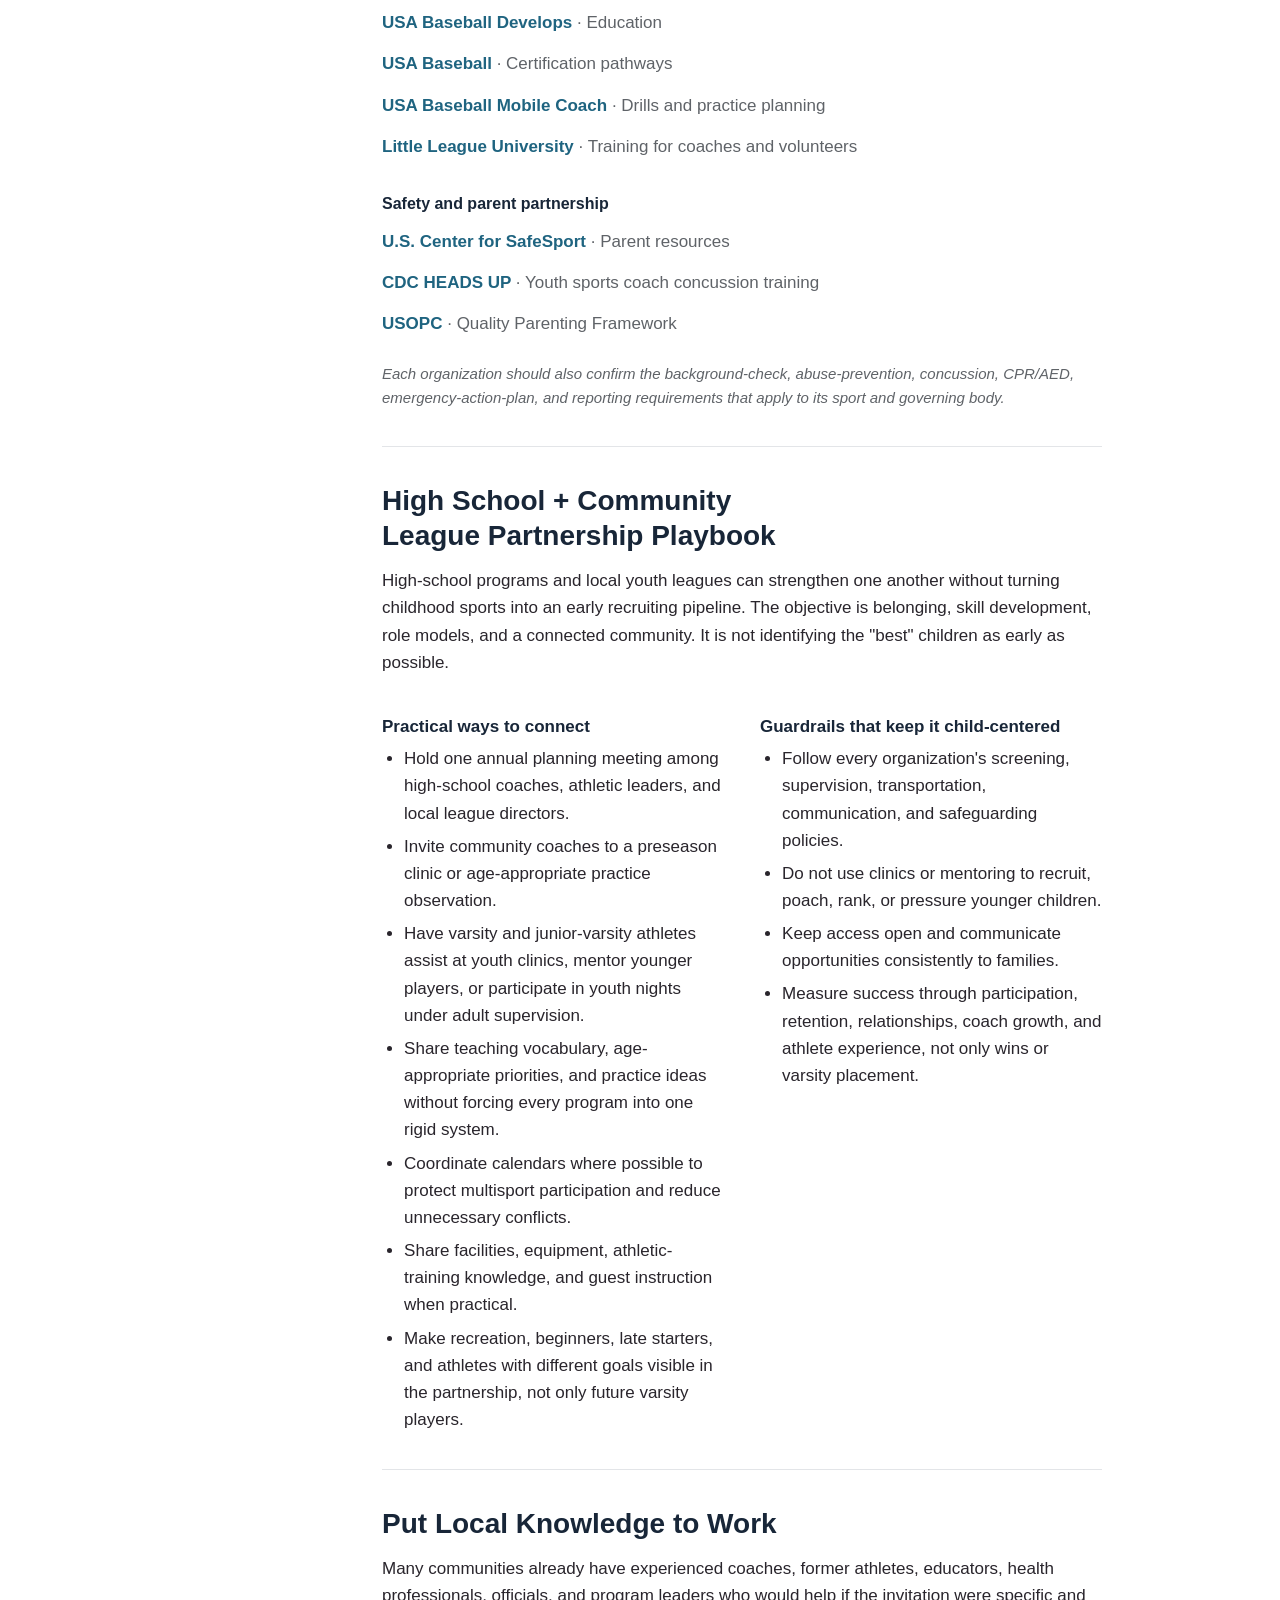
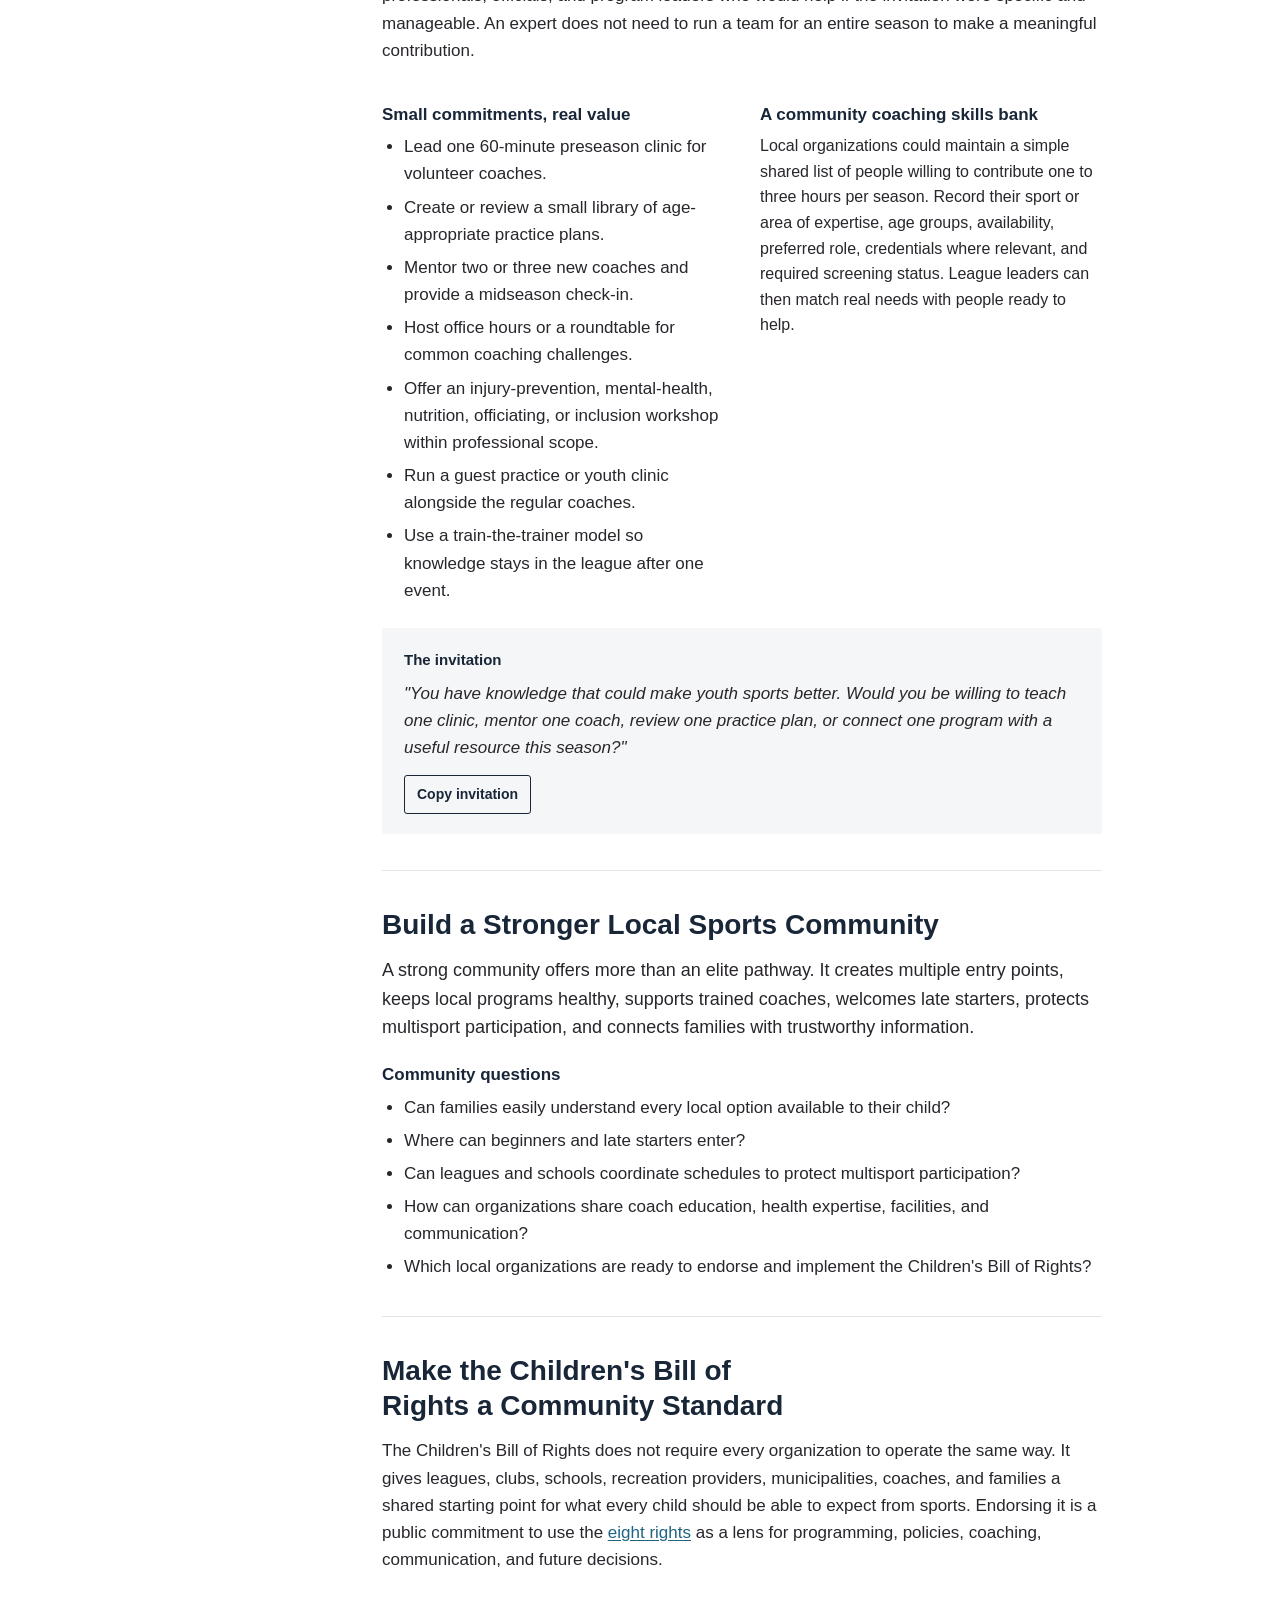
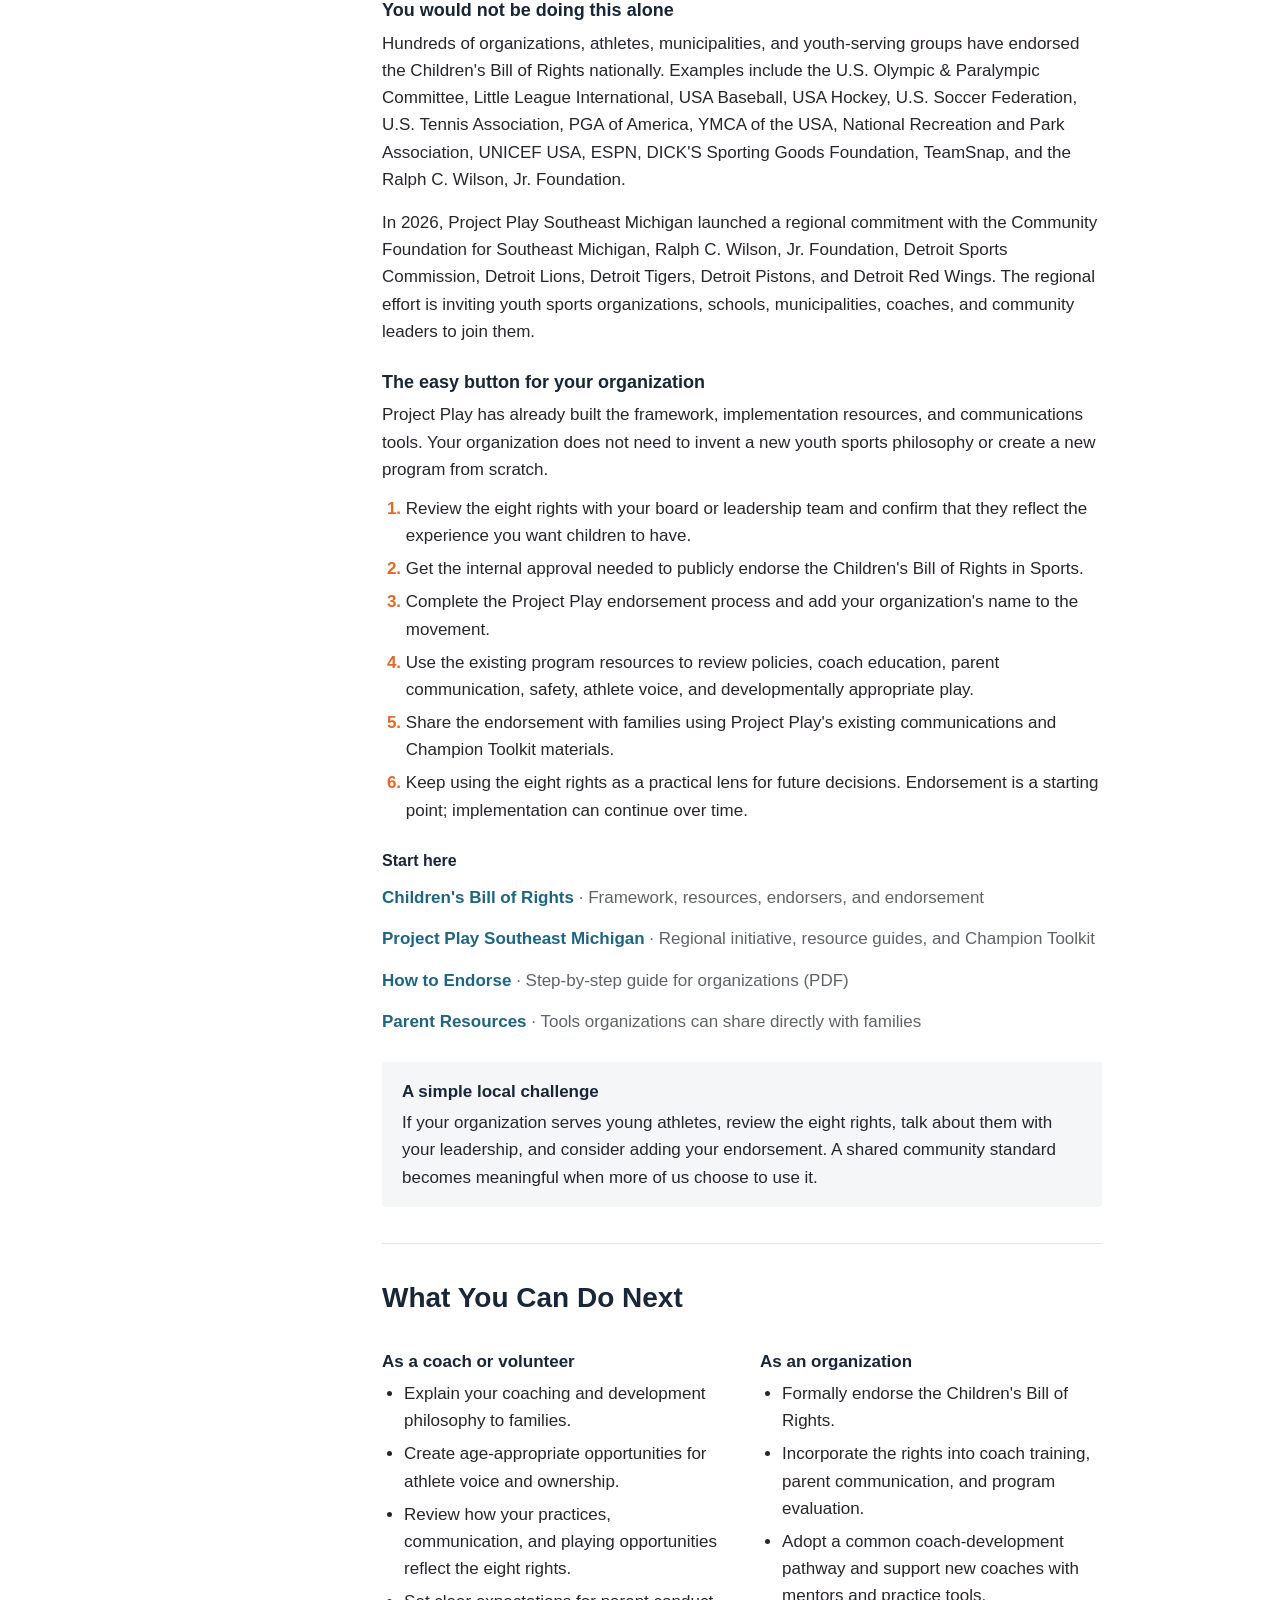
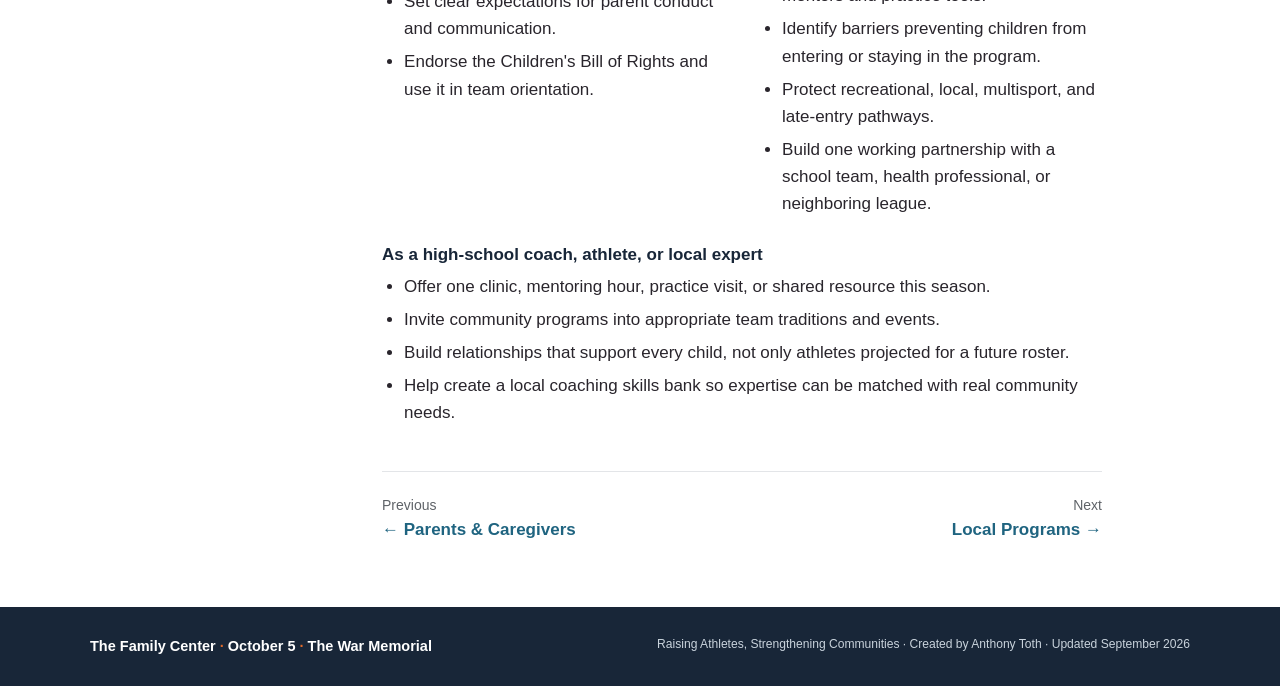
==== commit 78d14322: "Plainer design to match The Family Center site Helvetica type, sentence-case headings, plain lists i" ====
--- a/coaches-organizations.html
+++ b/coaches-organizations.html
@@ -4,13 +4,10 @@
 <meta charset="utf-8">
 <meta name="viewport" content="width=device-width, initial-scale=1, viewport-fit=cover">
 <title>For Coaches & Organizations · Raising Athletes</title>
-<link rel="preconnect" href="https://fonts.googleapis.com">
-<link rel="preconnect" href="https://fonts.gstatic.com" crossorigin>
-<link rel="stylesheet" href="https://fonts.googleapis.com/css2?family=Barlow+Condensed:wght@600;700;800&family=Public+Sans:ital,wght@0,400;0,500;0,600;0,700;1,400&display=swap">
 <link rel="stylesheet" href="styles.css">
 </head>
 <body>
-<nav class="sitenav" aria-label="Toolkit pages"><div class="inner"><a class="brand" href="index.html">Raising Athletes <span>Toolkit</span></a><ul><li><a href="index.html">Home</a></li><li><a href="parents.html">Parents</a></li><li><a href="coaches-organizations.html" aria-current="page">Coaches &amp; Organizations</a></li><li><a href="local-programs.html">Local Programs</a></li></ul></div></nav><header class="hero small"><div class="hero-inner"><p class="eyebrow">Raising Athletes, Strengthening Communities</p><h1>Coaches <span>&amp; Organizations</span></h1><p class="lede">Tools for volunteer coaches, league leaders, and high-school programs, plus the simple path to endorsing the Children&#8217;s Bill of Rights in Sports.</p></div></header><nav class="mobile-nav" aria-label="Jump to section"><label for="jump">Jump to section</label><select id="jump"></select></nav>
+<nav class="sitenav" aria-label="Toolkit pages"><div class="inner"><a class="brand" href="index.html">Raising Athletes <span>Toolkit</span></a><ul><li><a href="index.html">Home</a></li><li><a href="parents.html">Parents</a></li><li><a href="coaches-organizations.html" aria-current="page">Coaches &amp; Organizations</a></li><li><a href="local-programs.html">Local Programs</a></li></ul></div></nav><header class="hero small"><div class="hero-inner"><h1>For Coaches and Organizations</h1><p class="lede">Tools for volunteer coaches, league leaders, and high-school programs, plus the simple path to endorsing the Children&#8217;s Bill of Rights in Sports.</p></div></header><nav class="mobile-nav" aria-label="Jump to section"><label for="jump">Jump to section</label><select id="jump"></select></nav>
 <div class="wrap"><aside class="toc" aria-label="On this page"><h4>For coaches</h4>
 <a href="#coach-library">Coach development library</a>
 <a href="#partnership">High school + league playbook</a>
@@ -123,10 +120,7 @@
       <p style="margin-bottom:8px">The Children's Bill of Rights does not require every organization to operate the same way. It gives leagues, clubs, schools, recreation providers, municipalities, coaches, and families a shared starting point for what every child should be able to expect from sports. Endorsing it is a public commitment to use the <a href="index.html#bill-of-rights">eight rights</a> as a lens for programming, policies, coaching, communication, and future decisions.</p>
 
       <h3>You would not be doing this alone</h3>
-      <p>Hundreds of organizations, athletes, municipalities, and youth-serving groups have endorsed the Children's Bill of Rights nationally. Examples include:</p>
-      <div class="endorsers">
-        <span>U.S. Olympic &amp; Paralympic Committee</span><span>Little League International</span><span>USA Baseball</span><span>USA Hockey</span><span>U.S. Soccer Federation</span><span>U.S. Tennis Association</span><span>PGA of America</span><span>YMCA of the USA</span><span>National Recreation and Park Association</span><span>UNICEF USA</span><span>ESPN</span><span>DICK'S Sporting Goods Foundation</span><span>TeamSnap</span><span>Ralph C. Wilson, Jr. Foundation</span>
-      </div>
+      <p>Hundreds of organizations, athletes, municipalities, and youth-serving groups have endorsed the Children's Bill of Rights nationally. Examples include the U.S. Olympic &amp; Paralympic Committee, Little League International, USA Baseball, USA Hockey, U.S. Soccer Federation, U.S. Tennis Association, PGA of America, YMCA of the USA, National Recreation and Park Association, UNICEF USA, ESPN, DICK'S Sporting Goods Foundation, TeamSnap, and the Ralph C. Wilson, Jr. Foundation.</p>
       <p style="margin-top:16px">In 2026, Project Play Southeast Michigan launched a regional commitment with the Community Foundation for Southeast Michigan, Ralph C. Wilson, Jr. Foundation, Detroit Sports Commission, Detroit Lions, Detroit Tigers, Detroit Pistons, and Detroit Red Wings. The regional effort is inviting youth sports organizations, schools, municipalities, coaches, and community leaders to join them.</p>
 
       <h3>The easy button for your organization</h3>
--- a/styles.css
+++ b/styles.css
@@ -1,229 +1,186 @@
-
 :root{
-  --bg:#F4F6F8; --surface:#FFFFFF; --ink:#0E1A26; --muted:#556271; --line:#D9E0E8;
-  --accent:#1B4F8A; --accent-ink:#FFFFFF; --accent-soft:#E6EEF7;
-  --gold:#C98A1E; --gold-soft:#FBF0DC; --gold-ink:#5A3C06;
-  --hero:#123A66; --hero-ink:#F4F7FB; --hero-line:rgba(255,255,255,.14); --hero-gold:#F2B84B;
-  --display:"Barlow Condensed","Arial Narrow","Roboto Condensed",sans-serif;
-  --body:"Public Sans",system-ui,-apple-system,"Segoe UI",Roboto,sans-serif;
-  --radius:10px;
+  --bg:#FFFFFF; --surface:#F5F6F7; --ink:#29252C; --muted:#5F6368; --line:#E3E5E8;
+  --head:#182638; --accent:#1F6480; --accent-ink:#FFFFFF;
+  --orange:#E0692A; --soft:#F5F6F7;
+  --hero:#182638; --hero-ink:#FFFFFF; --hero-muted:#C9D3DC;
+  --body:"Helvetica Neue",Helvetica,Arial,"Lucida Grande",sans-serif;
 }
 @media (prefers-color-scheme:dark){
   :root:not([data-theme="light"]){
     color-scheme:dark;
-    --bg:#0C131B; --surface:#131D28; --ink:#E5EBF1; --muted:#9BA9B8; --line:#243140;
-    --accent:#86B6EC; --accent-ink:#0C131B; --accent-soft:#172737;
-    --gold:#E9B04C; --gold-soft:#2B2313; --gold-ink:#F3D398;
-    --hero:#0F2B4B; --hero-ink:#EEF3F9; --hero-line:rgba(255,255,255,.10); --hero-gold:#F2B84B;
+    --bg:#11161C; --surface:#1A2129; --ink:#E8EBEE; --muted:#A3ADB7; --line:#2A333D;
+    --head:#F2F4F6; --accent:#8CCBE0; --accent-ink:#11161C;
+    --orange:#FD8647; --soft:#1A2129;
+    --hero:#141E2B; --hero-ink:#FFFFFF; --hero-muted:#AEBBC7;
   }
 }
 :root[data-theme="dark"]{
   color-scheme:dark;
-  --bg:#0C131B; --surface:#131D28; --ink:#E5EBF1; --muted:#9BA9B8; --line:#243140;
-  --accent:#86B6EC; --accent-ink:#0C131B; --accent-soft:#172737;
-  --gold:#E9B04C; --gold-soft:#2B2313; --gold-ink:#F3D398;
-  --hero:#0F2B4B; --hero-ink:#EEF3F9; --hero-line:rgba(255,255,255,.10); --hero-gold:#F2B84B;
+  --bg:#11161C; --surface:#1A2129; --ink:#E8EBEE; --muted:#A3ADB7; --line:#2A333D;
+  --head:#F2F4F6; --accent:#8CCBE0; --accent-ink:#11161C;
+  --orange:#FD8647; --soft:#1A2129;
+  --hero:#141E2B; --hero-ink:#FFFFFF; --hero-muted:#AEBBC7;
 }
+:root{padding-top:env(safe-area-inset-top,0px);padding-bottom:env(safe-area-inset-bottom,0px)}
 *{box-sizing:border-box}
-html{scroll-behavior:smooth;scroll-padding-top:84px}
+html{scroll-behavior:smooth;scroll-padding-top:24px}
 @media (prefers-reduced-motion:reduce){html{scroll-behavior:auto}}
-body{background:var(--bg);color:var(--ink);font-family:var(--body);font-size:17px;line-height:1.62;-webkit-font-smoothing:antialiased}
-a{color:var(--accent);text-underline-offset:3px;text-decoration-thickness:1px}
-a:hover{text-decoration-thickness:2px}
-:focus-visible{outline:3px solid var(--gold);outline-offset:2px;border-radius:4px}
-h1,h2,h3,h4{text-wrap:balance;margin:0}
+body{margin:0;background:var(--bg);color:var(--ink);font-family:var(--body);font-size:17px;line-height:1.6}
+img{max-width:100%}
+[hidden]{display:none!important}
+a{color:var(--accent);text-underline-offset:2px}
+a:hover{color:var(--orange)}
+:focus-visible{outline:2px solid var(--orange);outline-offset:2px}
+h1,h2,h3{color:var(--head);text-wrap:balance;margin:0;line-height:1.25}
 p{margin:0}
-ul,ol{margin:0;padding-left:1.2em}
-li+li{margin-top:.4em}
+ul,ol{margin:0;padding-left:1.3em}
+li+li{margin-top:.35em}
+.eyebrow{display:none}
 
-/* ---------- Hero ---------- */
-.hero{background:var(--hero);color:var(--hero-ink);position:relative;overflow:hidden;padding:0 16px}
-.hero::before{ /* field markings */
-  content:"";position:absolute;inset:0;pointer-events:none;
-  background:
-    radial-gradient(circle at 78% 50%, transparent 0 139px, var(--hero-line) 140px 142px, transparent 143px),
-    radial-gradient(circle at 78% 50%, var(--hero-line) 0 5px, transparent 6px),
-    linear-gradient(90deg, transparent calc(78% - 1px), var(--hero-line) calc(78% - 1px) calc(78% + 1px), transparent calc(78% + 1px)),
-    linear-gradient(0deg, transparent 18px, var(--hero-line) 18px 20px, transparent 20px),
-    linear-gradient(180deg, transparent 18px, var(--hero-line) 18px 20px, transparent 20px);
-}
-.hero-inner{position:relative;max-width:1160px;margin:0 auto;padding-block:56px 48px;display:grid;grid-template-columns:minmax(0,1fr);gap:28px}
-.eyebrow{font-size:12.5px;font-weight:600;letter-spacing:.14em;text-transform:uppercase}
-.hero .eyebrow{color:var(--hero-gold)}
-.hero h1{font-family:var(--display);font-weight:800;text-transform:uppercase;line-height:.92;letter-spacing:.005em;font-size:clamp(46px,8.4vw,96px)}
-.hero h1 span{display:block;color:var(--hero-gold)}
-.hero .lede{max-width:40em;font-size:18.5px;opacity:.92}
-.hero .credit{font-size:14px;opacity:.78;max-width:48em}
-.paths{display:grid;grid-template-columns:repeat(auto-fit,minmax(min(220px,100%),1fr));gap:12px;max-width:820px}
-.path{display:grid;gap:2px;padding:14px 16px;border:1px solid rgba(255,255,255,.22);border-radius:var(--radius);color:var(--hero-ink);text-decoration:none;background:rgba(255,255,255,.04);transition:background .15s,border-color .15s}
-.path:hover{background:rgba(255,255,255,.10);border-color:var(--hero-gold)}
-.path b{font-family:var(--display);font-size:22px;font-weight:700;letter-spacing:.01em;text-transform:uppercase}
-.path small{font-size:14px;opacity:.8}
+/* Top bar */
+.sitenav{background:var(--hero);padding:0 16px}
+.sitenav .inner{max-width:1100px;margin:0 auto;display:flex;flex-wrap:wrap;align-items:center;justify-content:space-between;gap:4px 24px;padding-block:14px}
+.sitenav .brand{color:#fff;text-decoration:none;font-weight:700;font-size:17px}
+.sitenav .brand span{font-weight:400;color:var(--hero-muted)}
+.sitenav ul{list-style:none;margin:0;padding:0;display:flex;flex-wrap:wrap;gap:0 20px}
+.sitenav li{margin:0}
+.sitenav ul a{color:var(--hero-muted);text-decoration:none;font-size:15px;display:block;padding:4px 0;border-bottom:2px solid transparent}
+.sitenav ul a:hover{color:#fff}
+.sitenav ul a[aria-current="page"]{color:#fff;border-bottom-color:var(--orange)}
 
-/* ---------- Layout ---------- */
-.mobile-nav{position:sticky;top:env(safe-area-inset-top,0px);z-index:10;background:var(--surface);border-bottom:1px solid var(--line);padding:10px 16px;display:none}
+/* Header */
+.hero{background:var(--hero);color:var(--hero-ink);padding:0 16px;border-top:1px solid rgba(255,255,255,.08)}
+.hero-inner{max-width:1100px;margin:0 auto;padding-block:48px 52px;display:grid;grid-template-columns:minmax(0,1fr);gap:16px}
+.hero h1{color:#fff;font-size:clamp(32px,4.8vw,46px);font-weight:700;letter-spacing:-.01em;max-width:18em}
+.hero h1 span{font-weight:400}
+.hero .lede{color:var(--hero-muted);font-size:19px;max-width:36em}
+.hero .credit{color:var(--hero-muted);font-size:14px;max-width:48em}
+.paths{display:flex;flex-wrap:wrap;gap:10px;margin-top:8px}
+.path{display:inline-block;padding:10px 16px;border-radius:3px;background:#fff;color:var(--hero);text-decoration:none;font-weight:700;font-size:15px}
+.path:hover{background:var(--orange);color:#fff}
+.path small{display:none}
+.hero.small .hero-inner{padding-block:36px 40px}
+
+/* Layout */
+.mobile-nav{position:sticky;top:env(safe-area-inset-top,0px);z-index:10;background:var(--bg);border-bottom:1px solid var(--line);padding:10px 16px;display:none}
 .mobile-nav label{position:absolute;left:-9999px}
-.mobile-nav select{width:100%;font:inherit;font-size:15px;padding:9px 10px;border:1px solid var(--line);border-radius:8px;background:var(--bg);color:var(--ink)}
-.wrap{max-width:1160px;margin:0 auto;padding-inline:16px;display:grid;grid-template-columns:230px minmax(0,1fr);gap:56px}
-.toc{position:sticky;top:calc(env(safe-area-inset-top,0px) + 24px);align-self:start;max-height:calc(100vh - 48px);overflow:auto;padding-block:40px 24px;font-size:14px}
-.toc h4{font-size:11.5px;font-weight:700;letter-spacing:.14em;text-transform:uppercase;color:var(--muted);margin:22px 0 6px}
+.mobile-nav select{width:100%;font:inherit;font-size:15px;padding:8px;border:1px solid var(--line);border-radius:3px;background:var(--bg);color:var(--ink)}
+.wrap{max-width:1100px;margin:0 auto;padding-inline:16px;display:grid;grid-template-columns:220px minmax(0,1fr);gap:56px}
+.toc{position:sticky;top:calc(env(safe-area-inset-top,0px) + 20px);align-self:start;max-height:calc(100vh - 40px);overflow:auto;padding-block:44px 24px;font-size:14.5px}
+.toc h4{font-size:13px;font-weight:700;color:var(--muted);margin:20px 0 6px}
 .toc h4:first-child{margin-top:0}
-.toc a{display:block;color:var(--ink);text-decoration:none;padding:5px 10px;border-left:2px solid var(--line);line-height:1.35}
+.toc a{display:block;color:var(--ink);text-decoration:none;padding:4px 0;line-height:1.35}
 .toc a:hover{color:var(--accent)}
-.toc a.active{border-left-color:var(--gold);color:var(--accent);font-weight:600}
-main{padding-block:40px 64px;max-width:760px;min-width:0}
+.toc a.active{color:var(--orange);font-weight:700}
+main{padding-block:36px 64px;max-width:720px;min-width:0}
+.single{max-width:760px;margin:0 auto;padding-inline:16px}
 @media (max-width:900px){
   .wrap{grid-template-columns:1fr;gap:0}
   .toc{display:none}
   .mobile-nav{display:block}
-  html{scroll-padding-top:72px}
+  html{scroll-padding-top:68px}
 }
 
-/* ---------- Sections ---------- */
-section{padding-block:40px;border-top:1px solid var(--line)}
+/* Sections */
+section{padding-block:36px;border-top:1px solid var(--line)}
 section:first-child{border-top:0;padding-top:8px}
-.sec-head{display:grid;gap:8px;margin-bottom:20px}
-.sec-head .eyebrow{color:var(--gold)}
-h2{font-family:var(--display);font-weight:700;font-size:clamp(32px,4.6vw,42px);line-height:1.02;text-transform:uppercase;letter-spacing:.005em}
-h2 .num{display:inline-block;min-width:1.05em;color:var(--gold)}
-h3{font-size:19px;font-weight:700;line-height:1.3;margin-top:28px;margin-bottom:10px}
-.lead{font-size:18.5px;color:var(--ink)}
+.sec-head{margin-bottom:14px}
+h2{font-size:28px;font-weight:700}
+h2 .num{color:var(--orange);margin-right:.2em}
+h3{font-size:18px;font-weight:700;margin-top:26px;margin-bottom:8px}
+.lead{font-size:18px}
 .stack{display:grid;gap:14px}
 .muted{color:var(--muted)}
-.note{font-size:14.5px;color:var(--muted);font-style:italic;margin-top:18px}
+.note{font-size:15px;color:var(--muted);font-style:italic;margin-top:18px}
 
-.ideas{list-style:none;padding:0;display:grid;gap:0;counter-reset:idea}
-.ideas li{margin:0;padding:14px 0 14px 48px;position:relative;border-bottom:1px solid var(--line);font-size:17.5px}
-.ideas li:first-child{border-top:1px solid var(--line)}
-.ideas li::before{counter-increment:idea;content:counter(idea);position:absolute;left:0;top:8px;font-family:var(--display);font-weight:800;font-size:32px;color:var(--accent);line-height:1}
+.ideas{padding-left:1.4em;display:grid;gap:8px}
+.ideas li{margin:0;padding-left:4px}
+.ideas li::marker{color:var(--orange);font-weight:700}
 
-.rights{display:grid;grid-template-columns:repeat(2,minmax(0,1fr));gap:12px;margin-top:4px}
-.right{background:var(--surface);border:1px solid var(--line);border-radius:var(--radius);padding:16px 18px 18px;display:grid;grid-template-columns:auto 1fr;column-gap:14px;row-gap:4px;align-content:start}
-.right .n{grid-row:span 2;font-family:var(--display);font-weight:800;font-size:44px;line-height:.9;color:var(--gold)}
-.right b{font-size:16px;line-height:1.3;align-self:end}
-.right p{font-size:15px;color:var(--muted);line-height:1.5}
-@media (max-width:560px){.rights{grid-template-columns:1fr}}
+.rights{list-style:none;padding:0;display:grid;grid-template-columns:repeat(2,minmax(0,1fr));gap:18px 32px;margin-top:6px}
+.right{display:grid;grid-template-columns:auto 1fr;column-gap:12px;row-gap:2px;align-content:start}
+.right .n{grid-row:span 2;font-weight:700;color:var(--orange);font-size:18px;line-height:1.4}
+.right b{font-size:17px;color:var(--head)}
+.right p{font-size:15.5px;color:var(--muted)}
+@media (max-width:600px){.rights{grid-template-columns:1fr}}
 
-.links{list-style:none;padding:0;display:grid;gap:0}
-.links li{margin:0;border-bottom:1px solid var(--line)}
-.links li:first-child{border-top:1px solid var(--line)}
-.links a{display:flex;justify-content:space-between;gap:16px;padding:11px 2px;text-decoration:none;color:var(--ink)}
-.links a::after{content:"↗";color:var(--accent);flex:none}
-.links a:hover{color:var(--accent)}
-.links a span{color:var(--muted)}
-.links-label{font-size:12.5px;font-weight:700;letter-spacing:.12em;text-transform:uppercase;color:var(--muted);margin:26px 0 8px}
+.links{list-style:none;padding:0}
+.links li{margin:0;padding:7px 0}
+.links a{font-weight:700;text-decoration:none}
+.links a:hover{text-decoration:underline}
+.links a span{font-weight:400;color:var(--muted)}
+.links a span::before{content:" · "}
+.links-label{font-size:16px;font-weight:700;color:var(--head);margin:24px 0 4px}
 
-.btn-row{display:flex;flex-wrap:wrap;gap:10px;margin-top:18px}
-.btn{display:inline-flex;align-items:center;gap:8px;padding:11px 16px;border-radius:8px;font-weight:600;font-size:15.5px;text-decoration:none;border:1px solid var(--accent);color:var(--accent);background:transparent;cursor:pointer;font-family:inherit}
-.btn.primary{background:var(--accent);color:var(--accent-ink)}
-.btn:hover{filter:brightness(1.07)}
+.btn-row{display:flex;flex-wrap:wrap;gap:10px;margin-top:16px}
+.btn{display:inline-block;padding:10px 16px;border-radius:3px;font-weight:700;font-size:15px;text-decoration:none;border:1px solid var(--head);color:var(--head);background:transparent}
+.btn.primary{background:var(--head);color:var(--bg)}
+.btn:hover{border-color:var(--orange);background:var(--orange);color:#fff}
 
-.feed{display:grid;gap:10px}
-.feed-item{background:var(--surface);border:1px solid var(--line);border-radius:var(--radius);padding:14px 18px;display:grid;grid-template-columns:minmax(0,1fr) auto;gap:4px 16px;align-items:baseline}
-.feed-item b{font-size:16.5px}
-.feed-item a.handle{font-size:14.5px;font-weight:600;text-decoration:none;white-space:nowrap}
-.feed-item p{grid-column:1/-1;font-size:15px;color:var(--muted)}
-.feed-item .for{grid-column:1/-1;font-size:12px;font-weight:700;letter-spacing:.1em;text-transform:uppercase;color:var(--gold)}
+.feed{display:grid;gap:0}
+.feed-item{padding:12px 0;border-bottom:1px solid var(--line);display:block}
+.feed-item:first-child{border-top:1px solid var(--line)}
+.feed-item .for{display:none}
+.feed-item b{font-size:17px;color:var(--head)}
+.feed-item a.handle{margin-left:8px;font-size:15px}
+.feed-item p{font-size:15.5px;color:var(--muted)}
 
-.pillars{display:grid;grid-template-columns:repeat(3,minmax(0,1fr));gap:12px;margin-top:6px}
-.pillar{border-top:3px solid var(--accent);padding-top:12px}
-.pillar h3{margin-top:0;font-size:17px}
-.pillar p{font-size:15.5px;color:var(--muted)}
-@media (max-width:700px){.pillars{grid-template-columns:1fr}}
+.pillars{display:grid;gap:4px}
+.pillar h3{margin-top:18px;margin-bottom:4px}
 
-.trio{display:grid;gap:14px;margin-top:6px}
-.panel{background:var(--surface);border:1px solid var(--line);border-radius:var(--radius);padding:18px 20px}
-.panel h3{margin:0 0 10px;font-size:12.5px;font-weight:700;letter-spacing:.13em;text-transform:uppercase;color:var(--accent)}
-.panel ul{font-size:16px}
-.panel.ask{background:var(--accent-soft);border-color:transparent}
-.panel.ask ul{list-style:none;padding:0}
-.panel.ask li{padding-left:22px;position:relative}
-.panel.ask li::before{content:"?";position:absolute;left:0;top:0;font-family:var(--display);font-weight:800;color:var(--accent);font-size:19px;line-height:1.4}
+.trio,.two{display:grid;gap:4px}
+.two{grid-template-columns:repeat(2,minmax(0,1fr));column-gap:36px}
+@media (max-width:640px){.two{grid-template-columns:1fr}}
+.panel h3{margin:22px 0 8px;font-size:17px}
+.panel p{margin-bottom:8px}
+.panel.ask{}
 
-.quote{background:var(--gold-soft);border-radius:var(--radius);padding:22px 22px 18px;margin-top:22px}
-.quote .eyebrow{color:var(--gold-ink);opacity:.9}
-.quote blockquote{margin:10px 0 14px;font-size:17.5px;line-height:1.6;color:var(--ink)}
-.copy{font:inherit;font-size:14px;font-weight:600;padding:7px 12px;border-radius:7px;border:1px solid var(--gold);background:transparent;color:var(--gold-ink);cursor:pointer}
-.stat{display:flex;gap:18px;align-items:center;background:var(--surface);border:1px solid var(--line);border-radius:var(--radius);padding:18px 20px;margin-bottom:18px}
-.stat .big{font-family:var(--display);font-weight:800;font-size:64px;line-height:.85;color:var(--accent);flex:none}
-.stat p{font-size:16px}
+.quote{background:var(--soft);padding:20px 22px;margin-top:24px;border-radius:3px}
+.quote .eyebrow{display:block;font-weight:700;font-size:15px;color:var(--head)}
+.quote blockquote{margin:8px 0 14px;font-size:17px;font-style:italic}
+.copy{font:inherit;font-size:14px;font-weight:700;padding:7px 12px;border-radius:3px;border:1px solid var(--head);background:transparent;color:var(--head);cursor:pointer}
+.copy:hover{background:var(--head);color:var(--bg)}
 
-.faq{display:grid;gap:0}
-.faq div{padding:18px 0;border-bottom:1px solid var(--line)}
-.faq div:first-child{border-top:1px solid var(--line)}
-.faq h3{margin:0 0 6px}
-.faq p{color:var(--muted)}
+.faq div{padding:14px 0}
+.faq h3{margin:0 0 4px}
 
-.table-wrap{overflow-x:auto;border:1px solid var(--line);border-radius:var(--radius);background:var(--surface)}
-table{border-collapse:collapse;width:100%;min-width:560px;font-size:15px}
-th,td{text-align:left;padding:12px 14px;border-bottom:1px solid var(--line);vertical-align:top}
-th{font-size:12px;letter-spacing:.12em;text-transform:uppercase;color:var(--muted);font-weight:700;background:var(--bg)}
-tr:last-child td{border-bottom:0}
-td:first-child{font-weight:600}
+.table-wrap{overflow-x:auto}
+table{border-collapse:collapse;width:100%;min-width:560px;font-size:15.5px}
+th,td{text-align:left;padding:10px 12px 10px 0;border-bottom:1px solid var(--line);vertical-align:top}
+th{font-weight:700;color:var(--head);border-bottom:2px solid var(--head)}
+td:first-child{font-weight:700}
 
-.steps{list-style:none;padding:0;counter-reset:step;display:grid;gap:0}
-.steps li{counter-increment:step;margin:0;padding:12px 0 12px 46px;position:relative;border-bottom:1px solid var(--line)}
-.steps li:first-child{border-top:1px solid var(--line)}
-.steps li::before{content:counter(step);position:absolute;left:0;top:10px;width:30px;height:30px;border-radius:50%;background:var(--accent);color:var(--accent-ink);font-family:var(--display);font-weight:700;font-size:18px;display:grid;place-items:center}
+.steps{padding-left:1.4em}
+.steps li::marker{font-weight:700;color:var(--orange)}
 
-.two{display:grid;grid-template-columns:repeat(2,minmax(0,1fr));gap:14px}
-@media (max-width:640px){.two{grid-template-columns:1fr}}
+.callout{background:var(--soft);padding:16px 20px;border-radius:3px;margin-top:20px}
+.callout b{display:block;margin-bottom:4px;color:var(--head)}
 
-.callout{border-left:4px solid var(--gold);background:var(--surface);padding:16px 20px;border-radius:0 var(--radius) var(--radius) 0;margin-top:20px}
-.callout b{display:block;margin-bottom:4px}
+.orgs{display:grid;grid-template-columns:repeat(2,minmax(0,1fr));gap:28px 36px;margin-top:24px}
+.org{display:grid;gap:6px;align-content:start;padding-top:14px;border-top:3px solid var(--orange)}
+.org .sport{font-size:14px;color:var(--muted)}
+.org h3{margin:0;font-size:19px}
+.org p{font-size:15.5px}
+.org a{font-size:15px;font-weight:700;word-break:break-word}
+@media (max-width:640px){.orgs{grid-template-columns:1fr}}
+.join{margin-top:32px;background:var(--soft);padding:22px;border-radius:3px}
+.join h3{margin:0 0 6px}
 
-.endorsers{display:flex;flex-wrap:wrap;gap:6px;margin-top:10px}
-.endorsers span{font-size:13.5px;padding:4px 10px;border-radius:999px;background:var(--surface);border:1px solid var(--line)}
+.doors{display:grid;gap:18px;margin-top:6px}
+.door{display:block;text-decoration:none;color:var(--ink)}
+.door b{display:block;font-size:19px;color:var(--accent);text-decoration:underline;text-underline-offset:2px}
+.door:hover b{color:var(--orange)}
+.door p{color:var(--muted);font-size:16px;margin-top:2px}
 
-.orgs{display:grid;grid-template-columns:repeat(2,minmax(0,1fr));gap:12px;margin-top:10px}
-.org{background:var(--surface);border:1px solid var(--line);border-radius:var(--radius);padding:18px 20px;display:grid;gap:8px;align-content:start}
-.org .sport{font-size:11.5px;font-weight:700;letter-spacing:.13em;text-transform:uppercase;color:var(--gold)}
-.org h3{margin:0;font-size:18px}
-.org p{font-size:15px;color:var(--muted)}
-.org a{font-size:14.5px;font-weight:600;word-break:break-word}
-@media (max-width:640px){.orgs{grid-template-columns:1fr}}
-.join{margin-top:14px;background:var(--accent);color:var(--accent-ink);border-radius:var(--radius);padding:22px}
-.join h3{margin:0 0 6px;font-family:var(--display);text-transform:uppercase;font-size:26px;letter-spacing:.01em}
+.pager{display:flex;flex-wrap:wrap;justify-content:space-between;gap:12px;border-top:1px solid var(--line);padding-top:22px;margin-top:8px}
+.pager a{text-decoration:none;font-weight:700}
+.pager small{display:block;font-weight:400;color:var(--muted);font-size:14px}
+.pager a.next{text-align:right;margin-left:auto}
 
-.about{font-size:15.5px}
-.about h3{font-size:15px;letter-spacing:.1em;text-transform:uppercase;color:var(--muted)}
+.about{font-size:16px}
+.about h3{font-size:17px}
 
-footer{background:var(--hero);color:var(--hero-ink);padding:28px 16px}
-footer .inner{max-width:1160px;margin:0 auto;display:flex;flex-wrap:wrap;justify-content:space-between;gap:12px;align-items:center}
-footer .mark{font-family:var(--display);font-weight:700;font-size:22px;letter-spacing:.06em;text-transform:uppercase}
-footer .mark span{color:var(--hero-gold)}
-footer small{opacity:.75;font-size:13.5px}
-
-/* ---------- Multi-page additions ---------- */
-:root{padding-top:env(safe-area-inset-top,0px);padding-bottom:env(safe-area-inset-bottom,0px)}
-body{margin:0}
-img{max-width:100%}
-[hidden]{display:none!important}
-.sitenav{background:var(--hero);color:var(--hero-ink);border-bottom:1px solid var(--hero-line);padding:0 16px}
-.sitenav .inner{max-width:1160px;margin:0 auto;display:flex;flex-wrap:wrap;align-items:center;justify-content:space-between;gap:6px 24px;padding-block:12px}
-.sitenav .brand{font-family:var(--display);font-weight:800;font-size:20px;letter-spacing:.04em;text-transform:uppercase;color:var(--hero-ink);text-decoration:none}
-.sitenav .brand span{color:var(--hero-gold)}
-.sitenav ul{list-style:none;margin:0;padding:0;display:flex;flex-wrap:wrap;gap:2px 4px}
-.sitenav li{margin:0}
-.sitenav ul a{display:block;padding:6px 10px;border-radius:6px;color:var(--hero-ink);text-decoration:none;font-size:14.5px;font-weight:500;opacity:.85}
-.sitenav ul a:hover{opacity:1;background:rgba(255,255,255,.08)}
-.sitenav ul a[aria-current="page"]{opacity:1;color:var(--hero-gold);font-weight:700;box-shadow:inset 0 -2px 0 var(--hero-gold);border-radius:6px 6px 0 0}
-.hero.small .hero-inner{padding-block:40px 40px;gap:14px}
-.hero.small h1{font-size:clamp(40px,6.6vw,72px)}
-.single{max-width:760px;margin:0 auto;padding-inline:16px}
-.single main{max-width:none}
-.doors{display:grid;grid-template-columns:repeat(3,minmax(0,1fr));gap:12px;margin-top:4px}
-.door{display:grid;gap:10px;align-content:start;background:var(--surface);border:1px solid var(--line);border-radius:var(--radius);padding:20px;text-decoration:none;color:var(--ink);transition:border-color .15s}
-.door:hover{border-color:var(--accent)}
-.door .eyebrow{color:var(--gold)}
-.door b{font-family:var(--display);font-size:26px;line-height:1;text-transform:uppercase;letter-spacing:.01em}
-.door ul{font-size:14.5px;color:var(--muted);padding-left:1.1em}
-.door li+li{margin-top:.2em}
-.door .go{font-weight:600;color:var(--accent);font-size:15px}
-@media (max-width:760px){.doors{grid-template-columns:1fr}}
-.pager{display:flex;flex-wrap:wrap;justify-content:space-between;gap:12px;border-top:1px solid var(--line);padding-top:24px}
-.pager a{display:grid;gap:2px;text-decoration:none;padding:12px 16px;border:1px solid var(--line);border-radius:var(--radius);background:var(--surface);color:var(--ink);min-width:0;flex:1 1 240px}
-.pager a:hover{border-color:var(--accent)}
-.pager small{font-size:12px;letter-spacing:.12em;text-transform:uppercase;color:var(--muted);font-weight:700}
-.pager b{color:var(--accent)}
-.pager a.next{text-align:right}
+footer{background:var(--hero);color:var(--hero-muted);padding:28px 16px;font-size:14.5px}
+footer .inner{max-width:1100px;margin:0 auto;display:flex;flex-wrap:wrap;justify-content:space-between;gap:8px 24px}
+footer .mark{color:#fff;font-weight:700}
+footer .mark span{color:var(--orange)}
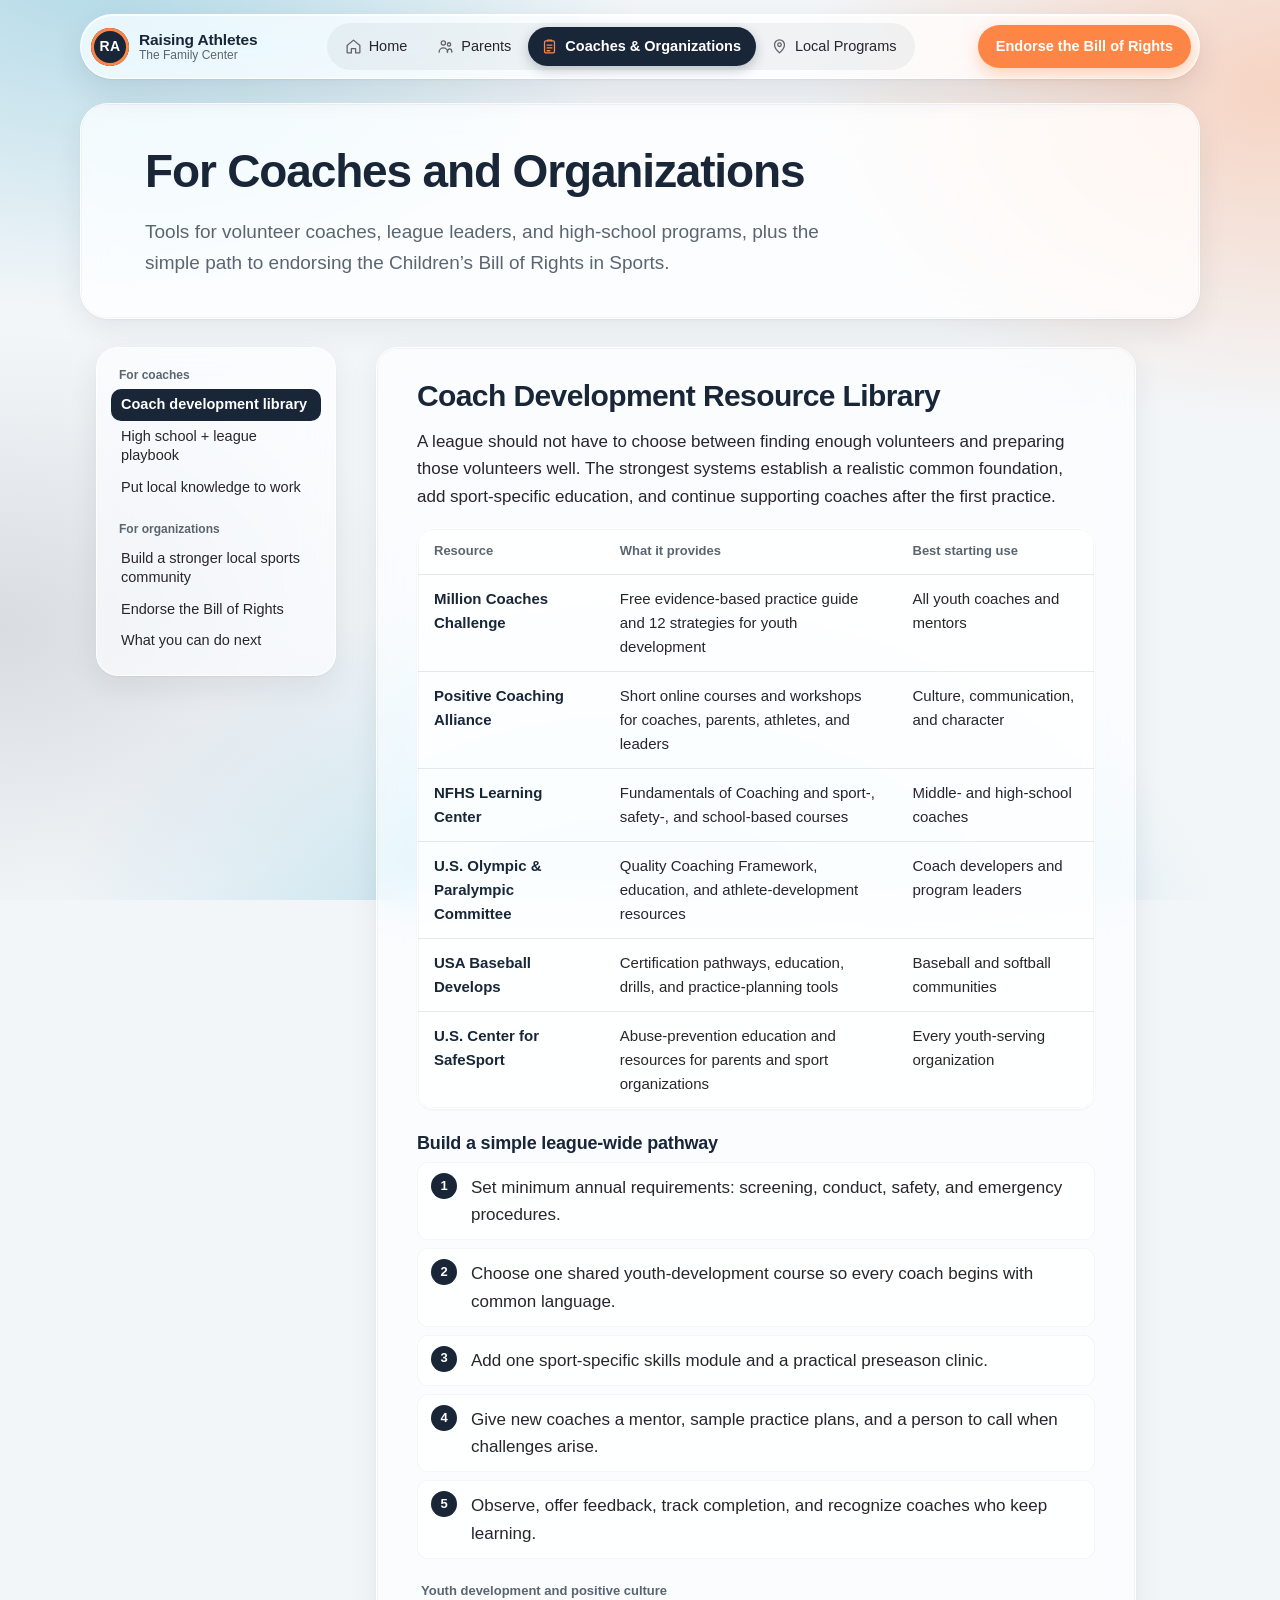
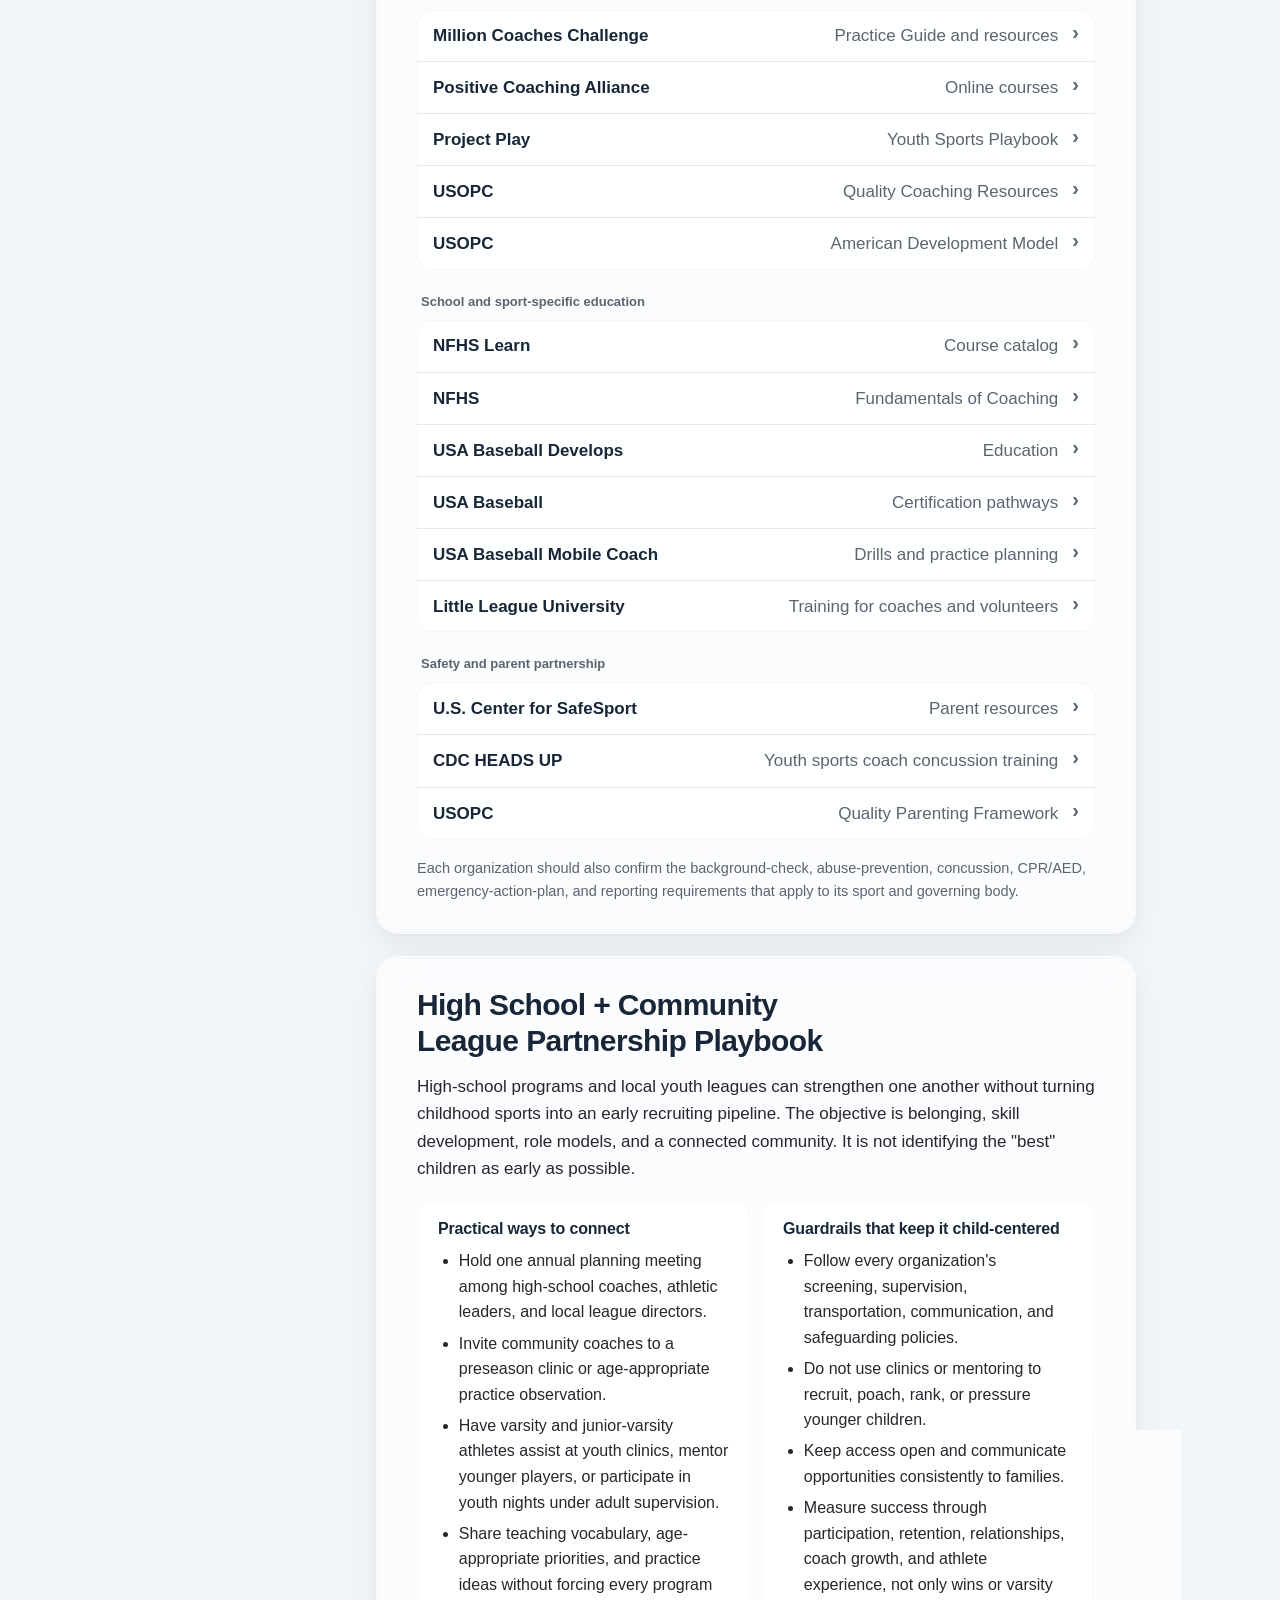
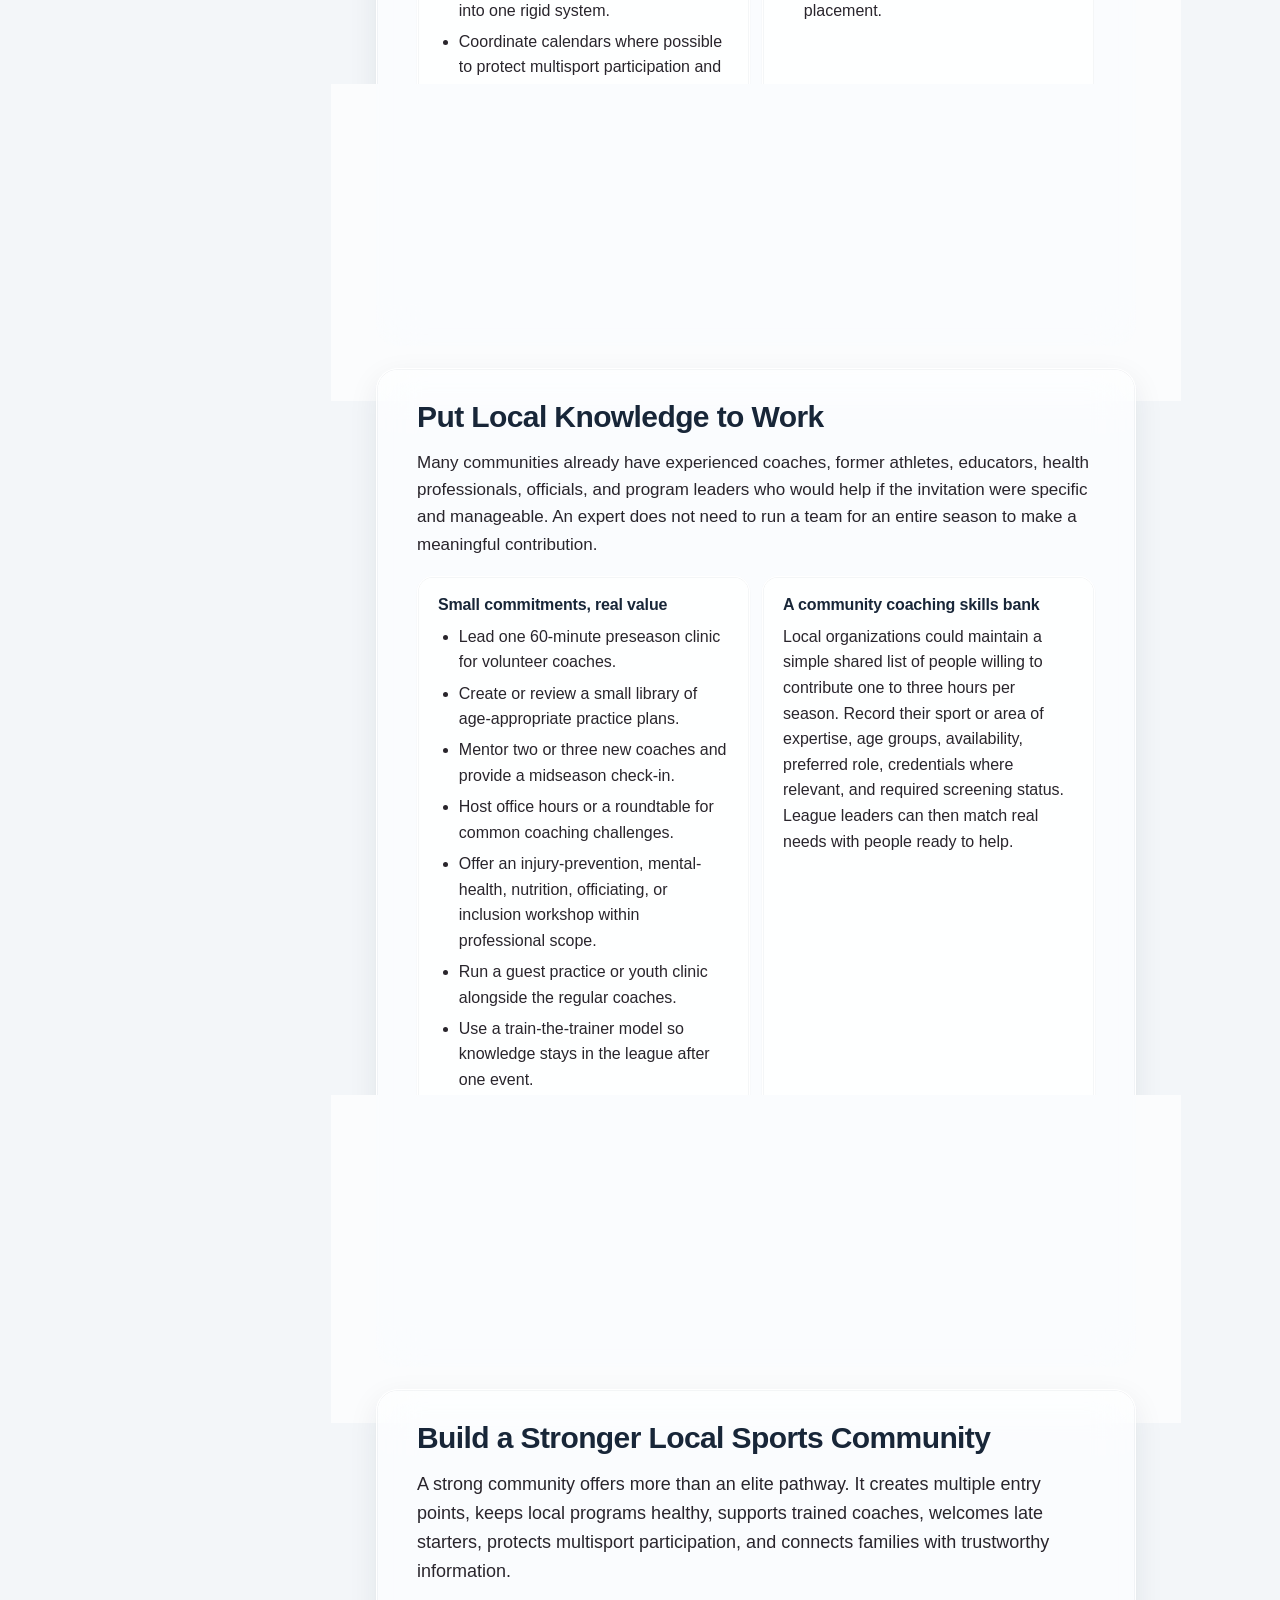
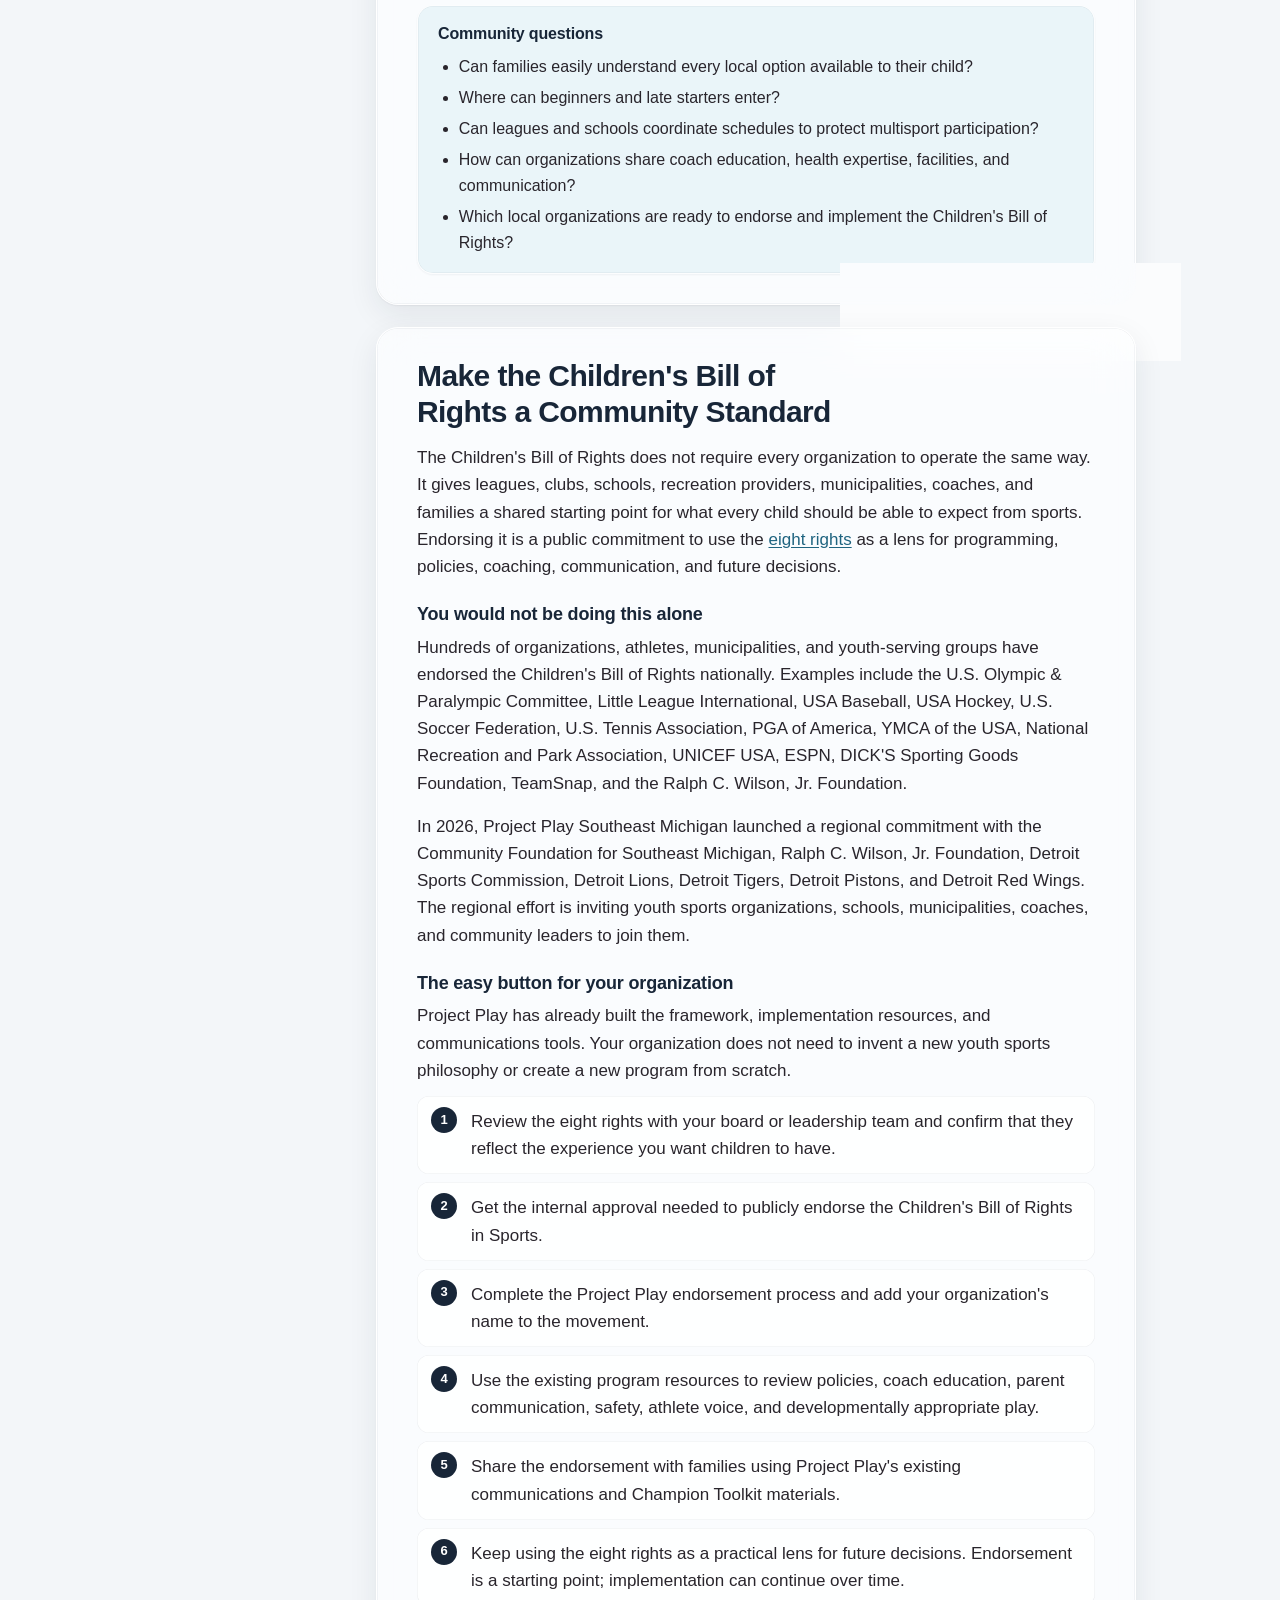
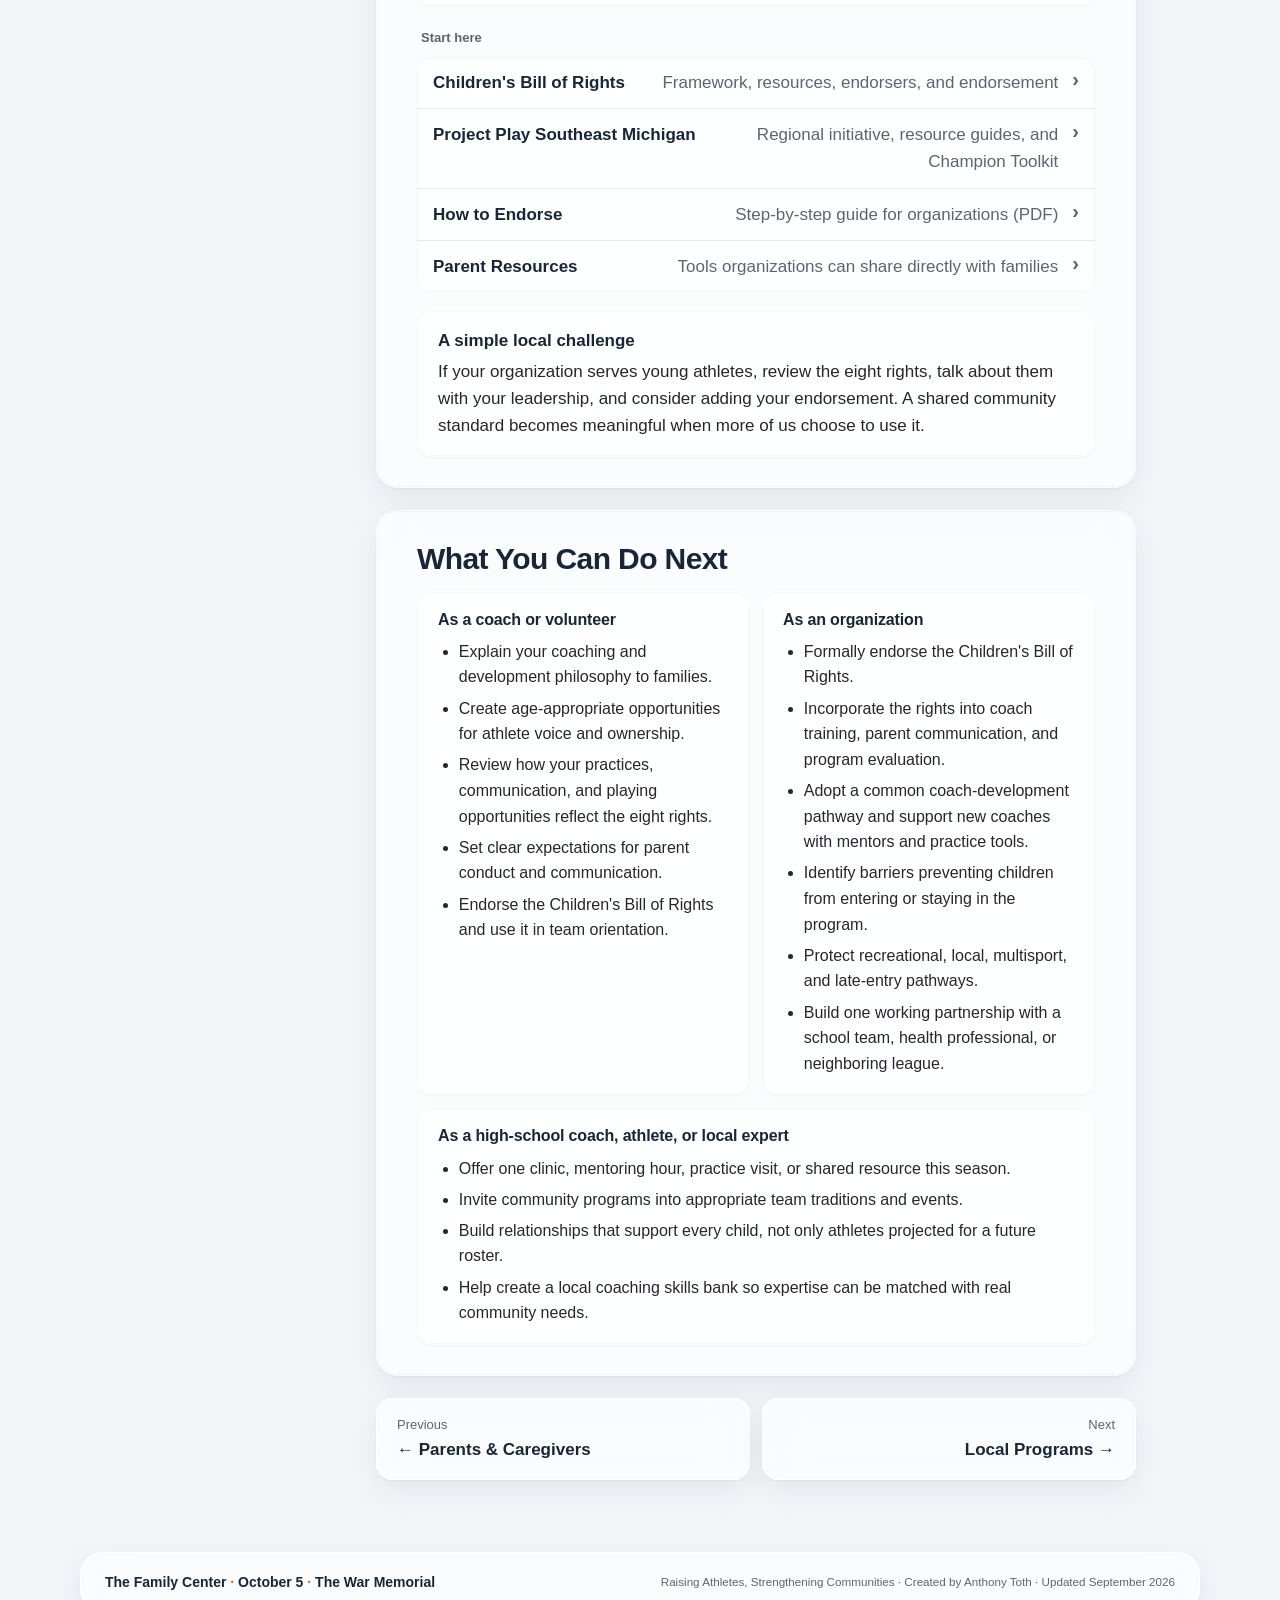
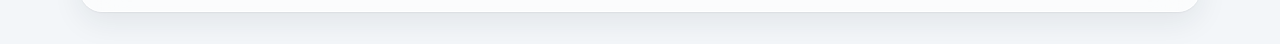
==== commit 0716e24d: "Dress up nav: logo mark, page icons, sliding highlight, Endorse button Co-Authored-By: Claude Opus 5" ====
--- a/coaches-organizations.html
+++ b/coaches-organizations.html
@@ -7,7 +7,7 @@
 <link rel="stylesheet" href="styles.css">
 </head>
 <body>
-<nav class="sitenav" aria-label="Toolkit pages"><div class="inner"><a class="brand" href="index.html">Raising Athletes <span>Toolkit</span></a><ul><li><a href="index.html">Home</a></li><li><a href="parents.html">Parents</a></li><li><a href="coaches-organizations.html" aria-current="page">Coaches &amp; Organizations</a></li><li><a href="local-programs.html">Local Programs</a></li></ul></div></nav><header class="hero small"><div class="hero-inner"><h1>For Coaches and Organizations</h1><p class="lede">Tools for volunteer coaches, league leaders, and high-school programs, plus the simple path to endorsing the Children&#8217;s Bill of Rights in Sports.</p></div></header><nav class="mobile-nav" aria-label="Jump to section"><label for="jump">Jump to section</label><select id="jump"></select></nav>
+<nav class="sitenav" aria-label="Toolkit pages"><div class="inner"><a class="brand" href="index.html" aria-label="Raising Athletes Toolkit home"><span class="mark" aria-hidden="true">RA</span><span class="words"><b>Raising Athletes</b><small>The Family Center</small></span></a><ul><span class="slider" aria-hidden="true"></span><li><a href="index.html"><svg viewBox="0 0 24 24" width="17" height="17" fill="none" stroke="currentColor" stroke-width="1.8" stroke-linecap="round" stroke-linejoin="round" aria-hidden="true"><path d="M3 10.5 12 3l9 7.5V20a1 1 0 0 1-1 1h-5v-6h-6v6H4a1 1 0 0 1-1-1z"/></svg><span>Home</span></a></li><li><a href="parents.html"><svg viewBox="0 0 24 24" width="17" height="17" fill="none" stroke="currentColor" stroke-width="1.8" stroke-linecap="round" stroke-linejoin="round" aria-hidden="true"><circle cx="9" cy="7" r="3"/><circle cx="17" cy="9" r="2.3"/><path d="M3 20c0-3.3 2.7-6 6-6s6 2.7 6 6"/><path d="M14.5 20c.2-2.6 1.4-4.5 3.5-4.5 2 0 3 1.6 3 4.5"/></svg><span>Parents</span></a></li><li><a href="coaches-organizations.html" aria-current="page"><svg viewBox="0 0 24 24" width="17" height="17" fill="none" stroke="currentColor" stroke-width="1.8" stroke-linecap="round" stroke-linejoin="round" aria-hidden="true"><rect x="5" y="4" width="14" height="17" rx="2"/><path d="M9 4V3h6v1"/><path d="M8.5 10h7M8.5 14h7M8.5 18h4"/></svg><span>Coaches &amp; Organizations</span></a></li><li><a href="local-programs.html"><svg viewBox="0 0 24 24" width="17" height="17" fill="none" stroke="currentColor" stroke-width="1.8" stroke-linecap="round" stroke-linejoin="round" aria-hidden="true"><path d="M12 21s-7-6.2-7-11.5A7 7 0 0 1 19 9.5C19 14.8 12 21 12 21z"/><circle cx="12" cy="9.5" r="2.5"/></svg><span>Local Programs</span></a></li></ul><a class="nav-cta" href="https://www.projectplaysemi.org/cboris/">Endorse the Bill of Rights</a></div></nav><header class="hero small"><div class="hero-inner"><h1>For Coaches and Organizations</h1><p class="lede">Tools for volunteer coaches, league leaders, and high-school programs, plus the simple path to endorsing the Children&#8217;s Bill of Rights in Sports.</p></div></header><nav class="mobile-nav" aria-label="Jump to section"><label for="jump">Jump to section</label><select id="jump"></select></nav>
 <div class="wrap"><aside class="toc" aria-label="On this page"><h4>For coaches</h4>
 <a href="#coach-library">Coach development library</a>
 <a href="#partnership">High school + league playbook</a>
--- a/styles.css
+++ b/styles.css
@@ -1,186 +1,255 @@
 :root{
-  --bg:#FFFFFF; --surface:#F5F6F7; --ink:#29252C; --muted:#5F6368; --line:#E3E5E8;
-  --head:#182638; --accent:#1F6480; --accent-ink:#FFFFFF;
-  --orange:#E0692A; --soft:#F5F6F7;
-  --hero:#182638; --hero-ink:#FFFFFF; --hero-muted:#C9D3DC;
-  --body:"Helvetica Neue",Helvetica,Arial,"Lucida Grande",sans-serif;
-}
-@media (prefers-color-scheme:dark){
-  :root:not([data-theme="light"]){
-    color-scheme:dark;
-    --bg:#11161C; --surface:#1A2129; --ink:#E8EBEE; --muted:#A3ADB7; --line:#2A333D;
-    --head:#F2F4F6; --accent:#8CCBE0; --accent-ink:#11161C;
-    --orange:#FD8647; --soft:#1A2129;
-    --hero:#141E2B; --hero-ink:#FFFFFF; --hero-muted:#AEBBC7;
-  }
-}
-:root[data-theme="dark"]{
-  color-scheme:dark;
-  --bg:#11161C; --surface:#1A2129; --ink:#E8EBEE; --muted:#A3ADB7; --line:#2A333D;
-  --head:#F2F4F6; --accent:#8CCBE0; --accent-ink:#11161C;
-  --orange:#FD8647; --soft:#1A2129;
-  --hero:#141E2B; --hero-ink:#FFFFFF; --hero-muted:#AEBBC7;
+  color-scheme:light;
+  --bg:#F3F6F9;
+  --wash-1:rgba(120,192,215,.55); --wash-2:rgba(253,134,71,.30); --wash-3:rgba(24,38,56,.12);
+  --glass:rgba(255,255,255,.62); --glass-strong:rgba(255,255,255,.78); --glass-border:rgba(255,255,255,.85);
+  --glass-edge:rgba(24,38,56,.08); --shadow:0 10px 30px rgba(24,38,56,.08), 0 1px 2px rgba(24,38,56,.06);
+  --ink:#29252C; --muted:#5B6570; --line:rgba(24,38,56,.10);
+  --head:#182638; --accent:#1F6480; --orange:#D9621F; --orange-bright:#FD8647; --sky:#78C0D7;
+  --btn:#182638; --btn-ink:#FFFFFF;
+  --body:-apple-system,BlinkMacSystemFont,"SF Pro Text","Helvetica Neue",Helvetica,Arial,sans-serif;
+  --display:-apple-system,BlinkMacSystemFont,"SF Pro Display","Helvetica Neue",Helvetica,Arial,sans-serif;
+  --r-lg:22px; --r-md:16px; --r-sm:12px;
 }
 :root{padding-top:env(safe-area-inset-top,0px);padding-bottom:env(safe-area-inset-bottom,0px)}
 *{box-sizing:border-box}
-html{scroll-behavior:smooth;scroll-padding-top:24px}
+html{scroll-behavior:smooth;scroll-padding-top:84px}
 @media (prefers-reduced-motion:reduce){html{scroll-behavior:auto}}
-body{margin:0;background:var(--bg);color:var(--ink);font-family:var(--body);font-size:17px;line-height:1.6}
+body{
+  margin:0;color:var(--ink);font-family:var(--body);font-size:17px;line-height:1.6;-webkit-font-smoothing:antialiased;
+  background-color:var(--bg);
+  background-image:
+    radial-gradient(900px 600px at 8% -5%, var(--wash-1), transparent 60%),
+    radial-gradient(800px 560px at 100% 10%, var(--wash-2), transparent 60%),
+    radial-gradient(1000px 700px at 50% 110%, var(--wash-1), transparent 60%),
+    radial-gradient(700px 500px at 0% 70%, var(--wash-3), transparent 60%);
+  background-attachment:fixed;
+  min-height:100vh;
+}
 img{max-width:100%}
 [hidden]{display:none!important}
 a{color:var(--accent);text-underline-offset:2px}
 a:hover{color:var(--orange)}
-:focus-visible{outline:2px solid var(--orange);outline-offset:2px}
-h1,h2,h3{color:var(--head);text-wrap:balance;margin:0;line-height:1.25}
+:focus-visible{outline:2px solid var(--orange-bright);outline-offset:2px;border-radius:6px}
+h1,h2,h3{color:var(--head);text-wrap:balance;margin:0;line-height:1.2;font-family:var(--display)}
 p{margin:0}
 ul,ol{margin:0;padding-left:1.3em}
 li+li{margin-top:.35em}
 .eyebrow{display:none}
 
-/* Top bar */
-.sitenav{background:var(--hero);padding:0 16px}
-.sitenav .inner{max-width:1100px;margin:0 auto;display:flex;flex-wrap:wrap;align-items:center;justify-content:space-between;gap:4px 24px;padding-block:14px}
-.sitenav .brand{color:#fff;text-decoration:none;font-weight:700;font-size:17px}
-.sitenav .brand span{font-weight:400;color:var(--hero-muted)}
-.sitenav ul{list-style:none;margin:0;padding:0;display:flex;flex-wrap:wrap;gap:0 20px}
-.sitenav li{margin:0}
-.sitenav ul a{color:var(--hero-muted);text-decoration:none;font-size:15px;display:block;padding:4px 0;border-bottom:2px solid transparent}
-.sitenav ul a:hover{color:#fff}
-.sitenav ul a[aria-current="page"]{color:#fff;border-bottom-color:var(--orange)}
+/* Glass primitive */
+.glass,.panel,.quote,.callout,.org,.join,.door,.feed,.rights,.table-wrap,.faq,.sitenav .inner,.hero-inner,.toc-card{
+  background:var(--glass);
+  -webkit-backdrop-filter:saturate(180%) blur(22px);backdrop-filter:saturate(180%) blur(22px);
+  border:1px solid var(--glass-border);
+  box-shadow:var(--shadow), inset 0 0 0 .5px var(--glass-edge);
+}
+
+/* Frosted top bar */
 
 /* Header */
-.hero{background:var(--hero);color:var(--hero-ink);padding:0 16px;border-top:1px solid rgba(255,255,255,.08)}
-.hero-inner{max-width:1100px;margin:0 auto;padding-block:48px 52px;display:grid;grid-template-columns:minmax(0,1fr);gap:16px}
-.hero h1{color:#fff;font-size:clamp(32px,4.8vw,46px);font-weight:700;letter-spacing:-.01em;max-width:18em}
-.hero h1 span{font-weight:400}
-.hero .lede{color:var(--hero-muted);font-size:19px;max-width:36em}
-.hero .credit{color:var(--hero-muted);font-size:14px;max-width:48em}
+.hero{padding:24px 16px 0}
+.hero-inner{max-width:1120px;margin:0 auto;border-radius:28px;padding:52px clamp(22px,5vw,64px) 52px;display:grid;grid-template-columns:minmax(0,1fr);gap:18px;position:relative;overflow:hidden;background:var(--glass-strong)}
+.hero-inner > *{position:relative;z-index:1}
+.hero h1{font-size:clamp(34px,5.2vw,56px);font-weight:700;letter-spacing:-.025em;max-width:15em}
+.hero h1 span{display:block;color:var(--orange)}
+.hero .lede{color:var(--muted);font-size:19px;max-width:36em}
+.hero .credit{color:var(--muted);font-size:14px}
 .paths{display:flex;flex-wrap:wrap;gap:10px;margin-top:8px}
-.path{display:inline-block;padding:10px 16px;border-radius:3px;background:#fff;color:var(--hero);text-decoration:none;font-weight:700;font-size:15px}
-.path:hover{background:var(--orange);color:#fff}
+.path{display:inline-block;padding:11px 20px;border-radius:999px;background:var(--glass);border:1px solid var(--glass-border);color:var(--head);text-decoration:none;font-weight:600;font-size:15px;box-shadow:var(--shadow);-webkit-backdrop-filter:blur(12px);backdrop-filter:blur(12px);transition:transform .15s, background .15s}
+.path:first-child{background:var(--btn);color:var(--btn-ink);border-color:transparent}
+.path:hover{transform:translateY(-1px);color:var(--head);background:var(--glass-strong)}
+.path:first-child:hover{background:var(--btn);color:var(--btn-ink);opacity:.9}
 .path small{display:none}
-.hero.small .hero-inner{padding-block:36px 40px}
+.hero.small .hero-inner{padding-block:40px 40px}
+.hero.small h1{font-size:clamp(30px,4.4vw,46px)}
 
 /* Layout */
-.mobile-nav{position:sticky;top:env(safe-area-inset-top,0px);z-index:10;background:var(--bg);border-bottom:1px solid var(--line);padding:10px 16px;display:none}
+.mobile-nav{position:sticky;top:calc(env(safe-area-inset-top,0px) + 76px);z-index:10;padding:10px 16px;display:none}
 .mobile-nav label{position:absolute;left:-9999px}
-.mobile-nav select{width:100%;font:inherit;font-size:15px;padding:8px;border:1px solid var(--line);border-radius:3px;background:var(--bg);color:var(--ink)}
-.wrap{max-width:1100px;margin:0 auto;padding-inline:16px;display:grid;grid-template-columns:220px minmax(0,1fr);gap:56px}
-.toc{position:sticky;top:calc(env(safe-area-inset-top,0px) + 20px);align-self:start;max-height:calc(100vh - 40px);overflow:auto;padding-block:44px 24px;font-size:14.5px}
-.toc h4{font-size:13px;font-weight:700;color:var(--muted);margin:20px 0 6px}
+.mobile-nav select{width:100%;font:inherit;font-size:15px;padding:10px 14px;border-radius:14px;border:1px solid var(--glass-border);background:var(--glass-strong);-webkit-backdrop-filter:blur(20px);backdrop-filter:blur(20px);color:var(--ink);box-shadow:var(--shadow)}
+.wrap{max-width:1120px;margin:0 auto;padding-inline:16px;display:grid;grid-template-columns:240px minmax(0,1fr);gap:40px}
+.toc{position:sticky;top:calc(env(safe-area-inset-top,0px) + 92px);align-self:start;max-height:calc(100vh - 120px);overflow:auto;margin-top:28px;padding:18px 14px;font-size:14.5px;border-radius:var(--r-lg);
+  background:var(--glass);-webkit-backdrop-filter:saturate(180%) blur(22px);backdrop-filter:saturate(180%) blur(22px);border:1px solid var(--glass-border);box-shadow:var(--shadow)}
+.toc h4{font-size:12px;font-weight:600;color:var(--muted);margin:16px 8px 4px;text-transform:none}
 .toc h4:first-child{margin-top:0}
-.toc a{display:block;color:var(--ink);text-decoration:none;padding:4px 0;line-height:1.35}
-.toc a:hover{color:var(--accent)}
-.toc a.active{color:var(--orange);font-weight:700}
-main{padding-block:36px 64px;max-width:720px;min-width:0}
-.single{max-width:760px;margin:0 auto;padding-inline:16px}
+.toc a{display:block;color:var(--ink);text-decoration:none;padding:6px 10px;border-radius:10px;line-height:1.35}
+.toc a:hover{background:rgba(120,192,215,.16)}
+.toc a.active{background:var(--btn);color:var(--btn-ink);font-weight:600}
+main{padding-block:28px 64px;max-width:760px;min-width:0;display:grid;gap:22px}
+.single{max-width:820px;margin:0 auto;padding-inline:16px}
 @media (max-width:900px){
   .wrap{grid-template-columns:1fr;gap:0}
   .toc{display:none}
   .mobile-nav{display:block}
-  html{scroll-padding-top:68px}
-}
-
-/* Sections */
-section{padding-block:36px;border-top:1px solid var(--line)}
-section:first-child{border-top:0;padding-top:8px}
+  html{scroll-padding-top:150px}
+}
+
+/* Sections are glass sheets */
+section{padding:30px clamp(20px,4vw,40px);border-radius:var(--r-lg);
+  background:var(--glass);-webkit-backdrop-filter:saturate(180%) blur(22px);backdrop-filter:saturate(180%) blur(22px);border:1px solid var(--glass-border);box-shadow:var(--shadow), inset 0 0 0 .5px var(--glass-edge)}
 .sec-head{margin-bottom:14px}
-h2{font-size:28px;font-weight:700}
-h2 .num{color:var(--orange);margin-right:.2em}
-h3{font-size:18px;font-weight:700;margin-top:26px;margin-bottom:8px}
+h2{font-size:clamp(24px,3vw,30px);font-weight:700;letter-spacing:-.02em}
+h2 .num{display:inline-grid;place-items:center;width:1.35em;height:1.35em;margin-right:.35em;border-radius:50%;font-size:.8em;vertical-align:.08em;color:#fff;background:var(--head)}
+h3{font-size:18px;font-weight:650;margin-top:24px;margin-bottom:8px;letter-spacing:-.01em}
 .lead{font-size:18px}
 .stack{display:grid;gap:14px}
 .muted{color:var(--muted)}
-.note{font-size:15px;color:var(--muted);font-style:italic;margin-top:18px}
-
-.ideas{padding-left:1.4em;display:grid;gap:8px}
-.ideas li{margin:0;padding-left:4px}
-.ideas li::marker{color:var(--orange);font-weight:700}
-
-.rights{list-style:none;padding:0;display:grid;grid-template-columns:repeat(2,minmax(0,1fr));gap:18px 32px;margin-top:6px}
-.right{display:grid;grid-template-columns:auto 1fr;column-gap:12px;row-gap:2px;align-content:start}
-.right .n{grid-row:span 2;font-weight:700;color:var(--orange);font-size:18px;line-height:1.4}
-.right b{font-size:17px;color:var(--head)}
-.right p{font-size:15.5px;color:var(--muted)}
-@media (max-width:600px){.rights{grid-template-columns:1fr}}
-
-.links{list-style:none;padding:0}
-.links li{margin:0;padding:7px 0}
-.links a{font-weight:700;text-decoration:none}
-.links a:hover{text-decoration:underline}
-.links a span{font-weight:400;color:var(--muted)}
-.links a span::before{content:" · "}
-.links-label{font-size:16px;font-weight:700;color:var(--head);margin:24px 0 4px}
-
-.btn-row{display:flex;flex-wrap:wrap;gap:10px;margin-top:16px}
-.btn{display:inline-block;padding:10px 16px;border-radius:3px;font-weight:700;font-size:15px;text-decoration:none;border:1px solid var(--head);color:var(--head);background:transparent}
-.btn.primary{background:var(--head);color:var(--bg)}
-.btn:hover{border-color:var(--orange);background:var(--orange);color:#fff}
-
-.feed{display:grid;gap:0}
-.feed-item{padding:12px 0;border-bottom:1px solid var(--line);display:block}
-.feed-item:first-child{border-top:1px solid var(--line)}
+.note{font-size:14.5px;color:var(--muted);margin-top:18px}
+
+/* Nested glass inside a section: lighter so it doesn't stack heavily */
+section .panel,section .quote,section .callout,section .org,section .door,section .feed,section .rights,section .table-wrap,section .faq,section .join{
+  background:var(--glass-strong);box-shadow:0 1px 2px rgba(24,38,56,.05), inset 0 0 0 .5px var(--glass-edge);-webkit-backdrop-filter:none;backdrop-filter:none}
+
+.ideas{list-style:none;padding:0;display:grid;gap:10px;counter-reset:i}
+.ideas li{margin:0;padding:14px 16px 14px 56px;position:relative;border-radius:var(--r-sm);background:var(--glass-strong);box-shadow:inset 0 0 0 .5px var(--glass-edge)}
+.ideas li::before{counter-increment:i;content:counter(i);position:absolute;left:14px;top:13px;width:28px;height:28px;border-radius:50%;display:grid;place-items:center;font-weight:700;font-size:14px;color:#fff;background:var(--head)}
+
+.rights{list-style:none;display:grid;grid-template-columns:repeat(2,minmax(0,1fr));gap:0;margin-top:6px;border-radius:var(--r-md);overflow:hidden}
+.right{display:grid;grid-template-columns:auto 1fr;column-gap:12px;row-gap:2px;align-content:start;padding:16px 18px;border-bottom:1px solid var(--line)}
+.right:nth-child(odd){border-right:1px solid var(--line)}
+.right:nth-last-child(-n+2){border-bottom:0}
+.right .n{grid-row:span 2;font-weight:700;font-size:15px;width:28px;height:28px;border-radius:50%;display:grid;place-items:center;color:var(--head);background:rgba(120,192,215,.25)}
+.right b{font-size:16px;color:var(--head)}
+.right p{font-size:15px;color:var(--muted)}
+@media (max-width:600px){.rights{grid-template-columns:1fr}.right:nth-child(odd){border-right:0}.right:nth-last-child(2){border-bottom:1px solid var(--line)}}
+
+.links{list-style:none;padding:0;border-radius:var(--r-md);overflow:hidden;background:var(--glass-strong);box-shadow:inset 0 0 0 .5px var(--glass-edge)}
+.links li{margin:0;border-bottom:1px solid var(--line)}
+.links li:last-child{border-bottom:0}
+.links a{display:flex;justify-content:space-between;gap:14px;padding:12px 16px;text-decoration:none;color:var(--head);font-weight:600}
+.links a:hover{background:rgba(120,192,215,.14);color:var(--head)}
+.links a::after{content:"›";color:var(--muted);font-size:20px;line-height:1;flex:none}
+.links a span{font-weight:400;color:var(--muted);flex:1;text-align:right}
+@media (max-width:560px){.links a{flex-wrap:wrap}.links a span{text-align:left;flex-basis:100%;order:3}}
+.links-label{font-size:13px;font-weight:600;color:var(--muted);margin:22px 4px 8px}
+
+.btn-row{display:flex;flex-wrap:wrap;gap:10px;margin-top:18px}
+.btn{display:inline-block;padding:11px 20px;border-radius:999px;font-weight:600;font-size:15px;text-decoration:none;color:var(--head);background:var(--glass-strong);border:1px solid var(--glass-border);box-shadow:var(--shadow)}
+.btn.primary{background:var(--btn);color:var(--btn-ink);border-color:transparent}
+.btn:hover{transform:translateY(-1px);color:var(--head)}
+.btn.primary:hover{color:var(--btn-ink);opacity:.9}
+
+.feed{border-radius:var(--r-md);overflow:hidden;display:block}
+.feed-item{padding:14px 18px;border-bottom:1px solid var(--line)}
+.feed-item:last-child{border-bottom:0}
 .feed-item .for{display:none}
-.feed-item b{font-size:17px;color:var(--head)}
-.feed-item a.handle{margin-left:8px;font-size:15px}
-.feed-item p{font-size:15.5px;color:var(--muted)}
-
-.pillars{display:grid;gap:4px}
-.pillar h3{margin-top:18px;margin-bottom:4px}
-
-.trio,.two{display:grid;gap:4px}
-.two{grid-template-columns:repeat(2,minmax(0,1fr));column-gap:36px}
+.feed-item b{font-size:16.5px;color:var(--head)}
+.feed-item a.handle{margin-left:8px;font-size:14.5px;text-decoration:none;font-weight:600}
+.feed-item p{font-size:15px;color:var(--muted)}
+
+.pillars{display:grid;grid-template-columns:repeat(3,minmax(0,1fr));gap:12px;margin-top:4px}
+.pillar{padding:16px;border-radius:var(--r-md);background:var(--glass-strong);box-shadow:inset 0 0 0 .5px var(--glass-edge)}
+.pillar h3{margin:0 0 6px;font-size:16.5px}
+.pillar p{font-size:15px;color:var(--muted)}
+@media (max-width:760px){.pillars{grid-template-columns:1fr}}
+
+.trio{display:grid;gap:12px;margin-top:4px}
+.two{display:grid;grid-template-columns:repeat(2,minmax(0,1fr));gap:12px;margin-top:4px}
 @media (max-width:640px){.two{grid-template-columns:1fr}}
-.panel h3{margin:22px 0 8px;font-size:17px}
+.panel{border-radius:var(--r-md);padding:18px 20px}
+.panel h3{margin:0 0 10px;font-size:16px;color:var(--head)}
 .panel p{margin-bottom:8px}
-.panel.ask{}
-
-.quote{background:var(--soft);padding:20px 22px;margin-top:24px;border-radius:3px}
-.quote .eyebrow{display:block;font-weight:700;font-size:15px;color:var(--head)}
-.quote blockquote{margin:8px 0 14px;font-size:17px;font-style:italic}
-.copy{font:inherit;font-size:14px;font-weight:700;padding:7px 12px;border-radius:3px;border:1px solid var(--head);background:transparent;color:var(--head);cursor:pointer}
-.copy:hover{background:var(--head);color:var(--bg)}
-
-.faq div{padding:14px 0}
-.faq h3{margin:0 0 4px}
-
-.table-wrap{overflow-x:auto}
-table{border-collapse:collapse;width:100%;min-width:560px;font-size:15.5px}
-th,td{text-align:left;padding:10px 12px 10px 0;border-bottom:1px solid var(--line);vertical-align:top}
-th{font-weight:700;color:var(--head);border-bottom:2px solid var(--head)}
-td:first-child{font-weight:700}
-
-.steps{padding-left:1.4em}
-.steps li::marker{font-weight:700;color:var(--orange)}
-
-.callout{background:var(--soft);padding:16px 20px;border-radius:3px;margin-top:20px}
+.panel ul{font-size:16px}
+.panel.ask{background:#EAF5F9}
+
+.quote{border-radius:var(--r-md);padding:20px 22px;margin-top:20px;background:#FFF1E8!important}
+.quote .eyebrow{display:block;font-weight:600;font-size:13px;color:var(--muted)}
+.quote blockquote{margin:8px 0 14px;font-size:17px;color:var(--ink)}
+.copy{font:inherit;font-size:14px;font-weight:600;padding:8px 16px;border-radius:999px;border:0;background:var(--btn);color:var(--btn-ink);cursor:pointer}
+.copy:hover{opacity:.9}
+
+.stat{display:none}
+
+.faq{border-radius:var(--r-md);overflow:hidden}
+.faq div{padding:16px 20px;border-bottom:1px solid var(--line)}
+.faq div:last-child{border-bottom:0}
+.faq h3{margin:0 0 4px;font-size:16.5px}
+.faq p{color:var(--muted);font-size:15.5px}
+
+.table-wrap{overflow-x:auto;border-radius:var(--r-md)}
+table{border-collapse:collapse;width:100%;min-width:560px;font-size:15px}
+th,td{text-align:left;padding:12px 16px;border-bottom:1px solid var(--line);vertical-align:top}
+tr:last-child td{border-bottom:0}
+th{font-weight:600;color:var(--muted);font-size:13px}
+td:first-child{font-weight:600;color:var(--head)}
+
+.steps{list-style:none;padding:0;display:grid;gap:8px;counter-reset:s}
+.steps li{margin:0;counter-increment:s;padding:12px 16px 12px 54px;position:relative;border-radius:var(--r-sm);background:var(--glass-strong);box-shadow:inset 0 0 0 .5px var(--glass-edge)}
+.steps li::before{content:counter(s);position:absolute;left:14px;top:11px;width:26px;height:26px;border-radius:50%;display:grid;place-items:center;font-weight:700;font-size:13px;background:var(--btn);color:var(--btn-ink)}
+
+.callout{border-radius:var(--r-md);padding:16px 20px;margin-top:18px}
 .callout b{display:block;margin-bottom:4px;color:var(--head)}
 
-.orgs{display:grid;grid-template-columns:repeat(2,minmax(0,1fr));gap:28px 36px;margin-top:24px}
-.org{display:grid;gap:6px;align-content:start;padding-top:14px;border-top:3px solid var(--orange)}
-.org .sport{font-size:14px;color:var(--muted)}
-.org h3{margin:0;font-size:19px}
-.org p{font-size:15.5px}
-.org a{font-size:15px;font-weight:700;word-break:break-word}
+.endorsers{display:flex;flex-wrap:wrap;gap:6px;margin-top:10px}
+
+.orgs{display:grid;grid-template-columns:repeat(2,minmax(0,1fr));gap:14px;margin-top:20px}
+.org{border-radius:var(--r-md);padding:20px;display:grid;gap:8px;align-content:start;transition:transform .15s}
+.org:hover{transform:translateY(-2px)}
+.org .sport{justify-self:start;font-size:12.5px;font-weight:600;padding:3px 10px;border-radius:999px;color:var(--head);background:rgba(120,192,215,.25)}
+.org h3{margin:0;font-size:18px}
+.org p{font-size:15px;color:var(--muted)}
+.org a{font-size:14.5px;font-weight:600;text-decoration:none;word-break:break-word}
 @media (max-width:640px){.orgs{grid-template-columns:1fr}}
-.join{margin-top:32px;background:var(--soft);padding:22px;border-radius:3px}
+.join{margin-top:20px;border-radius:var(--r-md);padding:22px;background:#FFF1E8!important}
 .join h3{margin:0 0 6px}
 
-.doors{display:grid;gap:18px;margin-top:6px}
-.door{display:block;text-decoration:none;color:var(--ink)}
-.door b{display:block;font-size:19px;color:var(--accent);text-decoration:underline;text-underline-offset:2px}
-.door:hover b{color:var(--orange)}
-.door p{color:var(--muted);font-size:16px;margin-top:2px}
-
-.pager{display:flex;flex-wrap:wrap;justify-content:space-between;gap:12px;border-top:1px solid var(--line);padding-top:22px;margin-top:8px}
-.pager a{text-decoration:none;font-weight:700}
-.pager small{display:block;font-weight:400;color:var(--muted);font-size:14px}
-.pager a.next{text-align:right;margin-left:auto}
-
-.about{font-size:16px}
-.about h3{font-size:17px}
-
-footer{background:var(--hero);color:var(--hero-muted);padding:28px 16px;font-size:14.5px}
-footer .inner{max-width:1100px;margin:0 auto;display:flex;flex-wrap:wrap;justify-content:space-between;gap:8px 24px}
-footer .mark{color:#fff;font-weight:700}
+.doors{display:grid;grid-template-columns:repeat(3,minmax(0,1fr));gap:12px;margin-top:6px}
+.door{display:grid;gap:8px;align-content:start;padding:20px;border-radius:var(--r-md);text-decoration:none;color:var(--ink);transition:transform .15s}
+.door:hover{transform:translateY(-2px);color:var(--ink)}
+.door b{font-size:18px;color:var(--head);letter-spacing:-.01em}
+.door b::after{content:" ›";color:var(--orange)}
+.door p{color:var(--muted);font-size:15px}
+@media (max-width:760px){.doors{grid-template-columns:1fr}}
+
+.pager{display:flex;flex-wrap:wrap;justify-content:space-between;gap:12px}
+.pager a{flex:1 1 240px;text-decoration:none;font-weight:600;color:var(--head);padding:16px 20px;border-radius:var(--r-md);
+  background:var(--glass);-webkit-backdrop-filter:blur(22px);backdrop-filter:blur(22px);border:1px solid var(--glass-border);box-shadow:var(--shadow)}
+.pager a:hover{background:var(--glass-strong)}
+.pager small{display:block;font-weight:400;color:var(--muted);font-size:13px}
+.pager a.next{text-align:right}
+
+.about{font-size:15.5px}
+.about h3{font-size:16px}
+
+footer{padding:8px 16px 32px}
+footer .inner{max-width:1120px;margin:0 auto;display:flex;flex-wrap:wrap;justify-content:space-between;align-items:center;gap:8px 24px;padding:18px 24px;border-radius:var(--r-lg);font-size:14px;color:var(--muted);
+  background:var(--glass);-webkit-backdrop-filter:blur(22px);backdrop-filter:blur(22px);border:1px solid var(--glass-border);box-shadow:var(--shadow)}
+footer .mark{color:var(--head);font-weight:600}
 footer .mark span{color:var(--orange)}
+main > *{min-width:0}
+
+/* ---------- Nav ---------- */
+.sitenav{position:sticky;top:env(safe-area-inset-top,0px);z-index:20;padding:14px 16px 0}
+.sitenav .inner{max-width:1120px;margin:0 auto;display:flex;align-items:center;gap:16px;padding:8px 8px 8px 10px;border-radius:999px;background:rgba(255,255,255,.72);
+  box-shadow:0 12px 32px rgba(24,38,56,.10),0 1px 2px rgba(24,38,56,.06),inset 0 1px 0 rgba(255,255,255,.9);transition:box-shadow .25s, background .25s}
+.sitenav.scrolled .inner{background:rgba(255,255,255,.86);box-shadow:0 16px 40px rgba(24,38,56,.16),0 1px 2px rgba(24,38,56,.08),inset 0 1px 0 rgba(255,255,255,.9)}
+.sitenav .brand{display:flex;align-items:center;gap:10px;text-decoration:none;flex:none;padding-right:6px}
+.sitenav .mark{width:38px;height:38px;border-radius:50%;display:grid;place-items:center;background:var(--head);color:#fff;font-weight:800;font-size:14px;letter-spacing:.02em;box-shadow:inset 0 0 0 3px var(--orange-bright)}
+.sitenav .words{display:grid;line-height:1.15}
+.sitenav .words b{color:var(--head);font-size:15.5px;letter-spacing:-.01em}
+.sitenav .words small{color:var(--muted);font-size:12px}
+.sitenav ul{list-style:none;margin:0 auto;padding:4px;display:flex;gap:2px;position:relative;border-radius:999px;background:rgba(24,38,56,.05)}
+.sitenav li{margin:0;position:relative;z-index:1}
+.sitenav ul a{display:flex;align-items:center;gap:7px;color:var(--ink);text-decoration:none;font-size:14.5px;font-weight:500;padding:8px 14px;border-radius:999px;white-space:nowrap;transition:color .2s}
+.sitenav ul a svg{opacity:.7;flex:none;transition:opacity .2s}
+.sitenav ul a:hover{color:var(--head)}
+.sitenav ul a:hover svg{opacity:1}
+.sitenav ul a[aria-current="page"]{font-weight:600}
+.sitenav ul a.on{color:#fff}
+.sitenav ul a.on svg{opacity:1;color:var(--orange-bright)}
+.no-slider .sitenav ul a[aria-current="page"]{color:#fff}
+.sitenav .slider{position:absolute;z-index:0;top:4px;bottom:4px;left:0;width:0;border-radius:999px;background:var(--head);box-shadow:0 4px 12px rgba(24,38,56,.25);transition:transform .35s cubic-bezier(.3,1.3,.5,1), width .35s cubic-bezier(.3,1.3,.5,1);pointer-events:none}
+.sitenav:not(.ready) .slider{transition:none}
+.no-slider .sitenav ul a[aria-current="page"]{background:var(--head)}
+.nav-cta{flex:none;display:inline-flex;align-items:center;padding:10px 18px;border-radius:999px;background:var(--orange-bright);color:#fff;font-weight:600;font-size:14.5px;text-decoration:none;box-shadow:0 6px 16px rgba(253,134,71,.35);transition:transform .15s, box-shadow .15s}
+.nav-cta:hover{color:#fff;transform:translateY(-1px);box-shadow:0 10px 22px rgba(253,134,71,.45)}
+@media (prefers-reduced-motion:reduce){.sitenav .slider{transition:none}}
+@media (max-width:1060px){.nav-cta{display:none}}
+@media (max-width:860px){
+  .sitenav .inner{flex-wrap:wrap;border-radius:24px;padding:10px;gap:10px}
+  .sitenav ul{order:3;width:100%;margin:0;overflow-x:auto;scrollbar-width:none;-webkit-overflow-scrolling:touch}
+  .sitenav ul::-webkit-scrollbar{display:none}
+  .sitenav ul a{padding:7px 12px;font-size:14px}
+  .mobile-nav{top:calc(env(safe-area-inset-top,0px) + 124px)}
+}
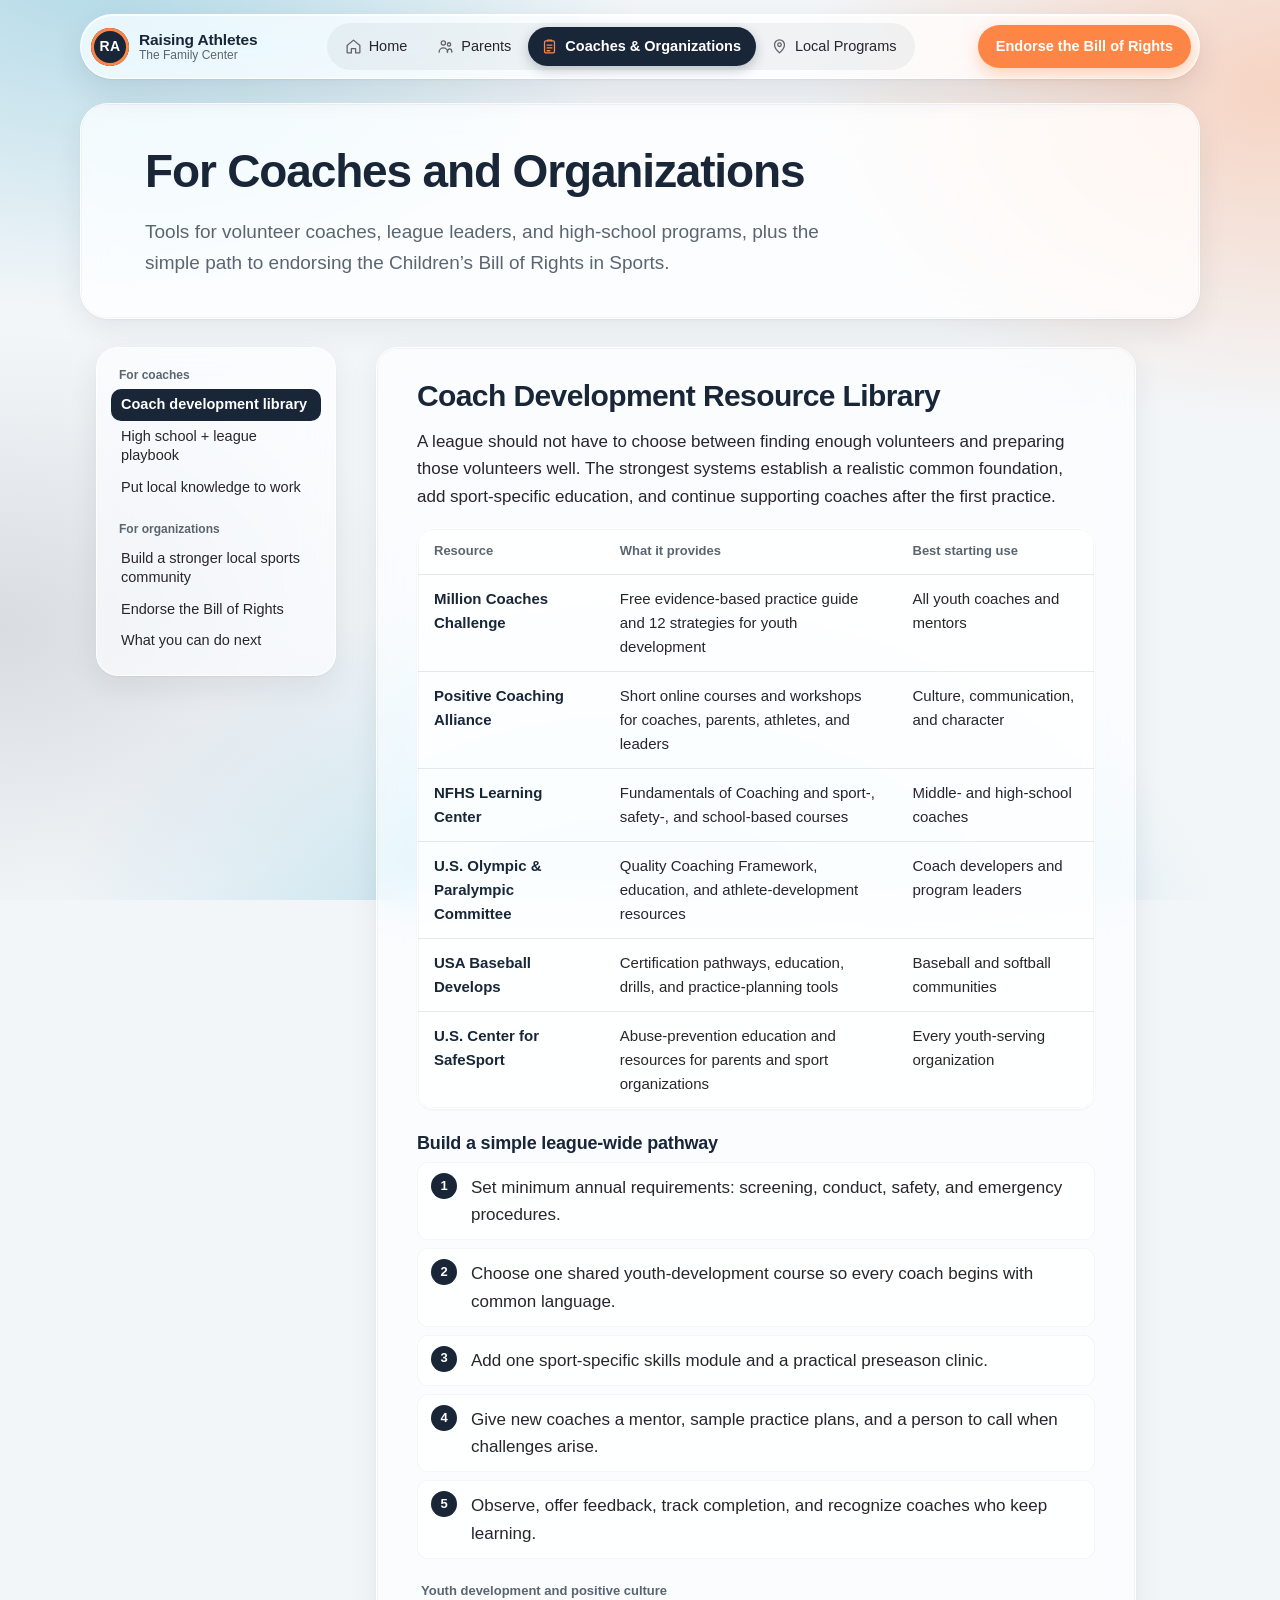
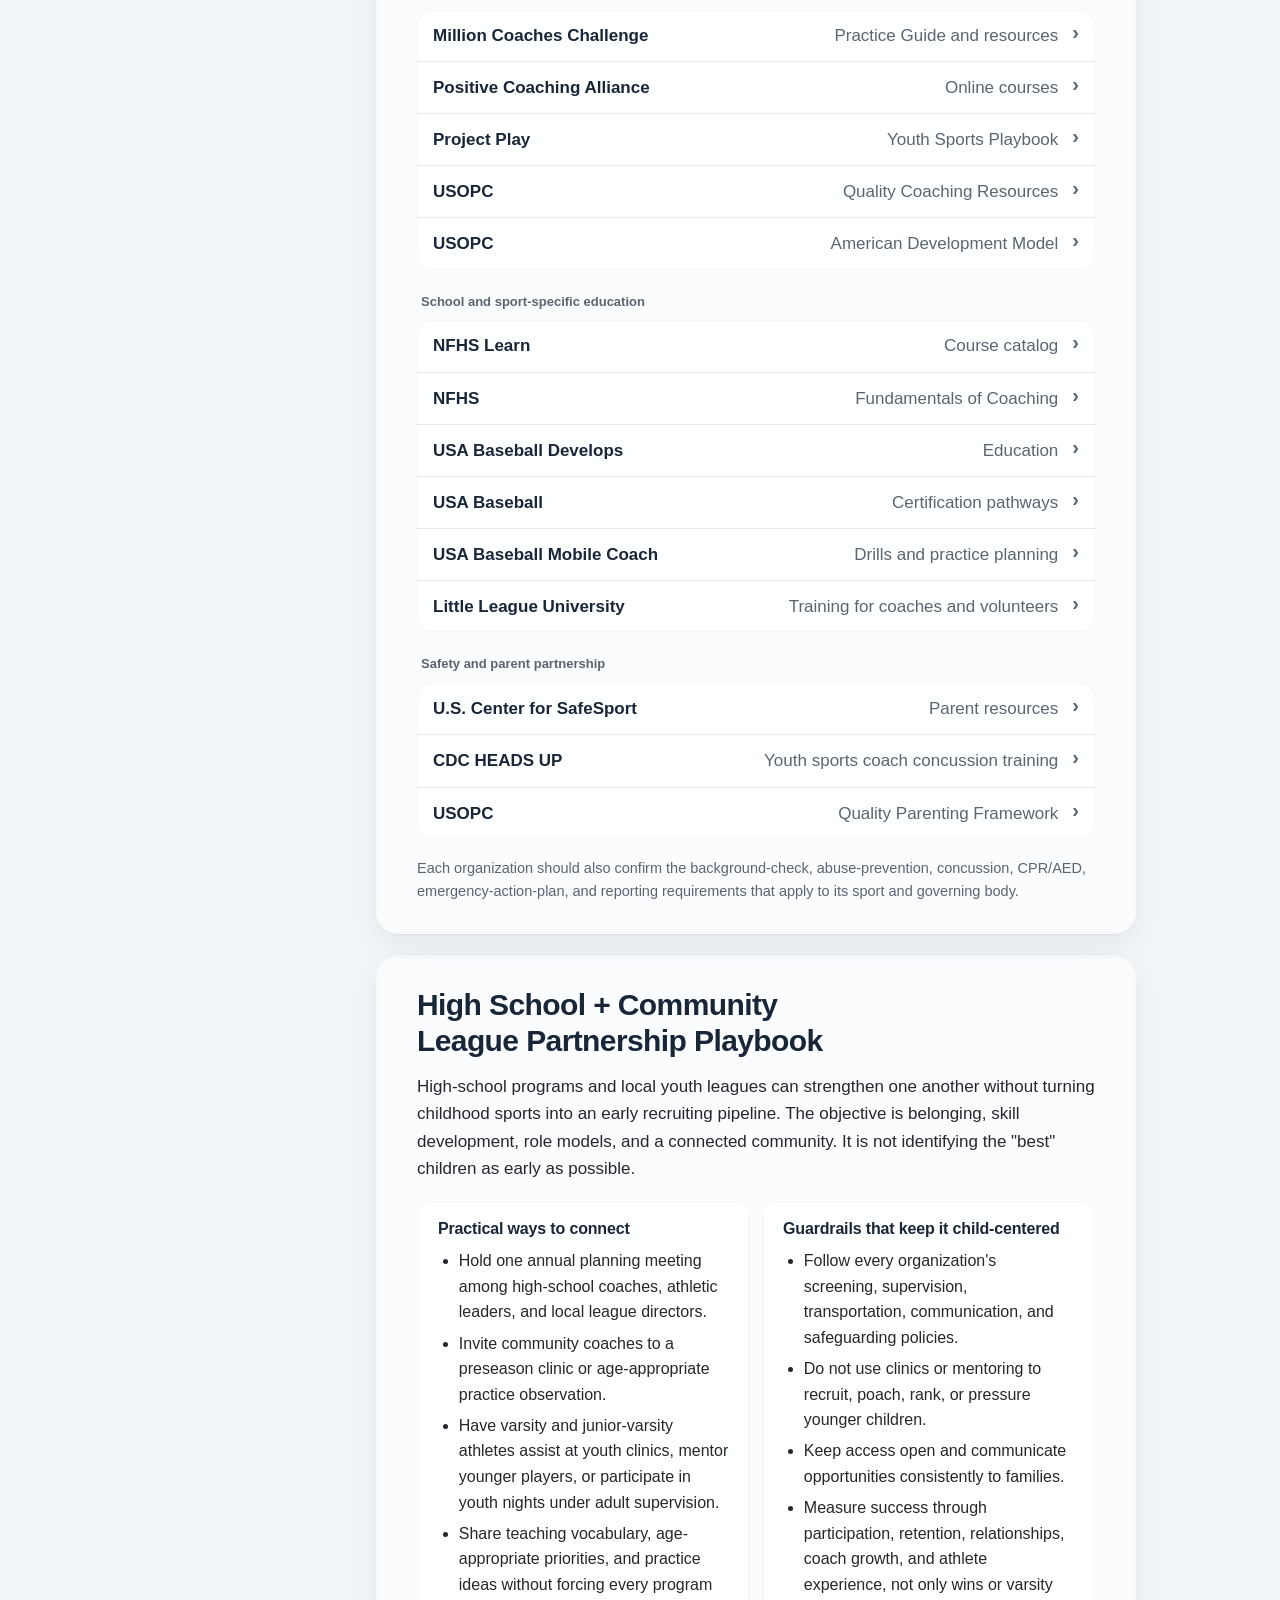
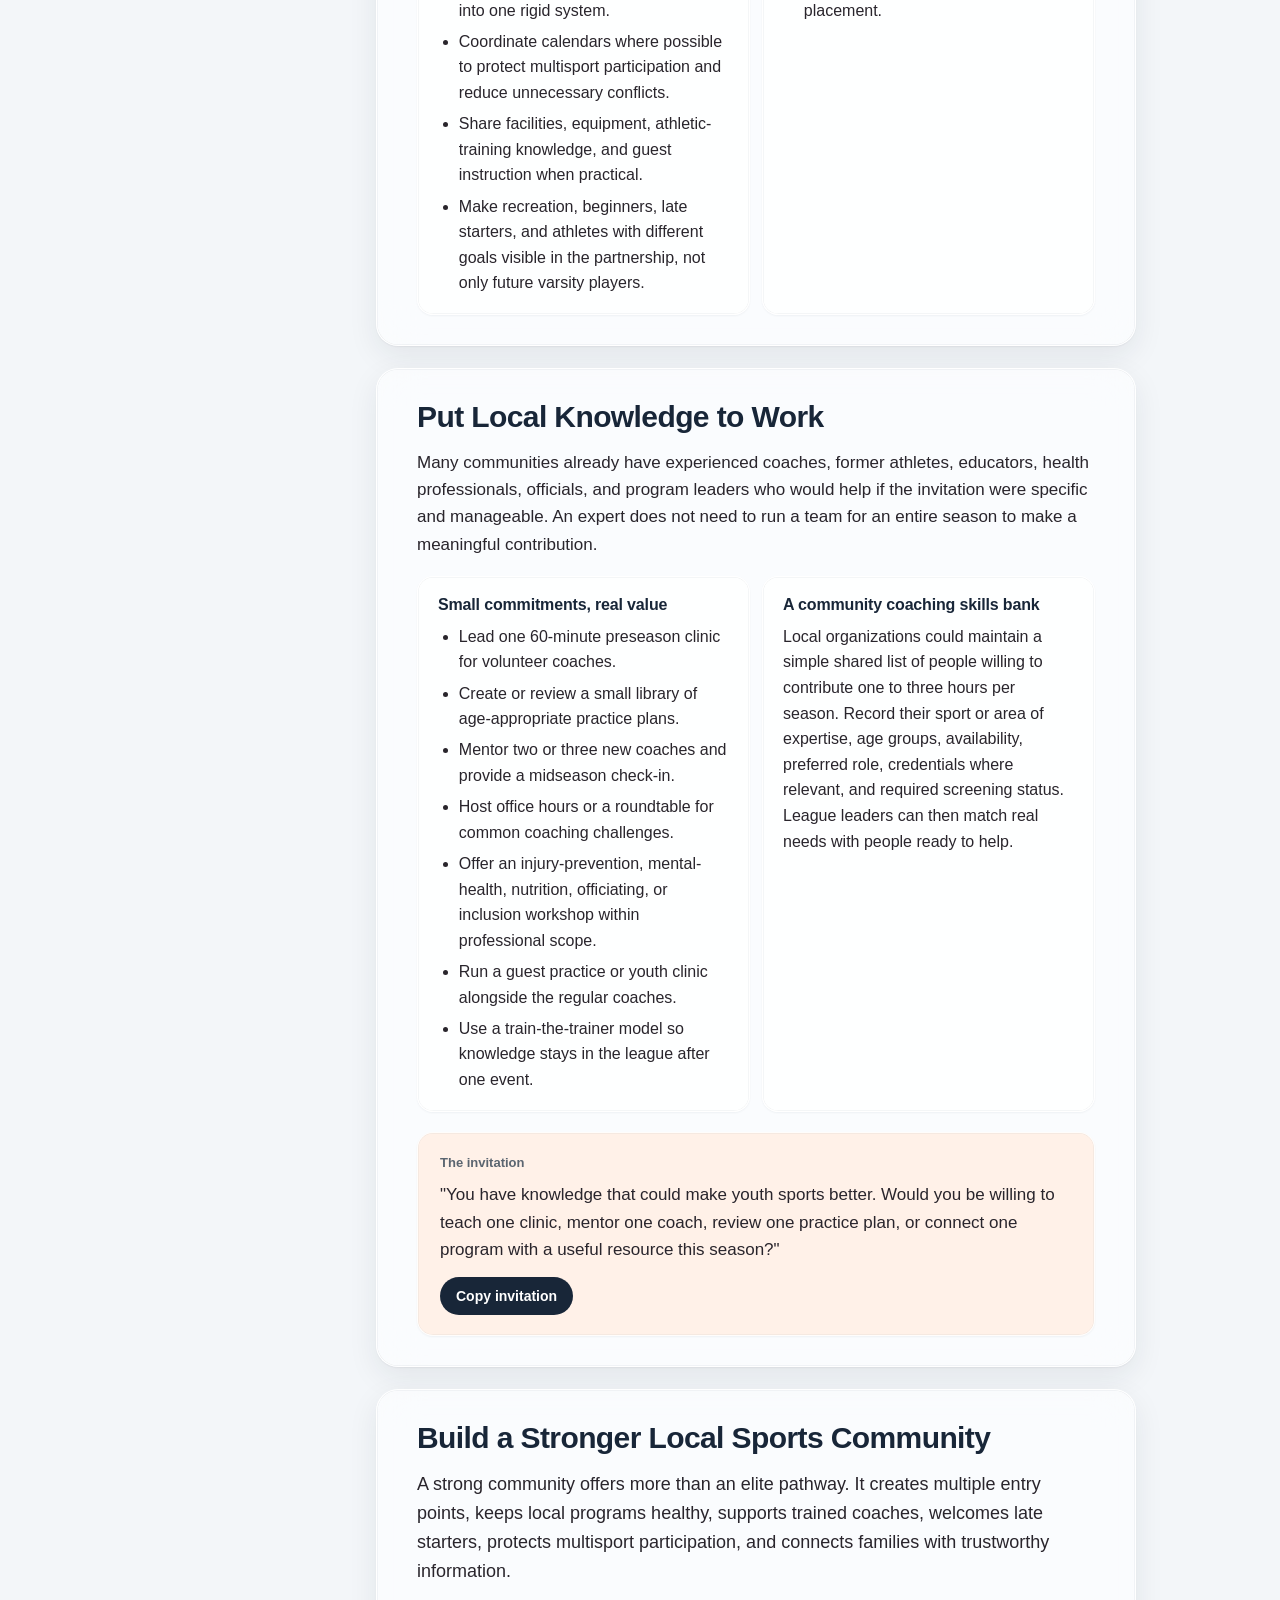
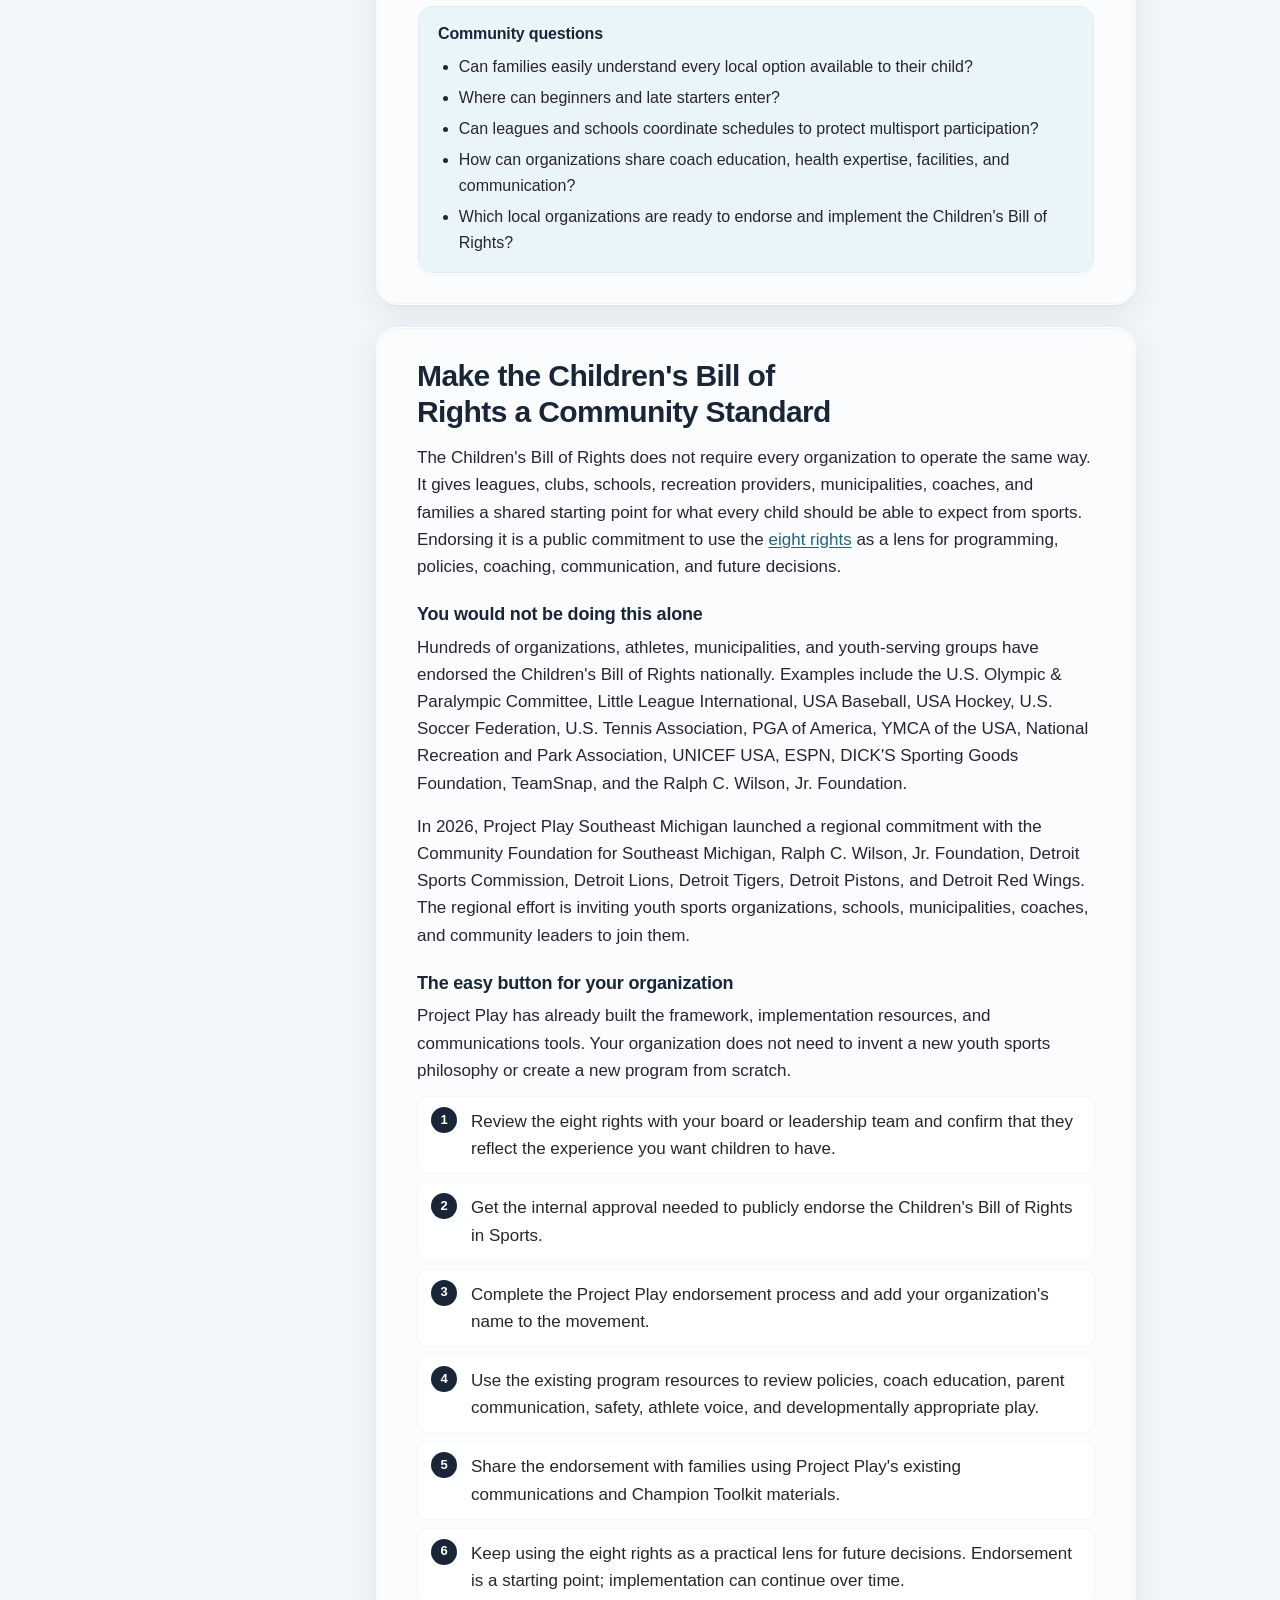
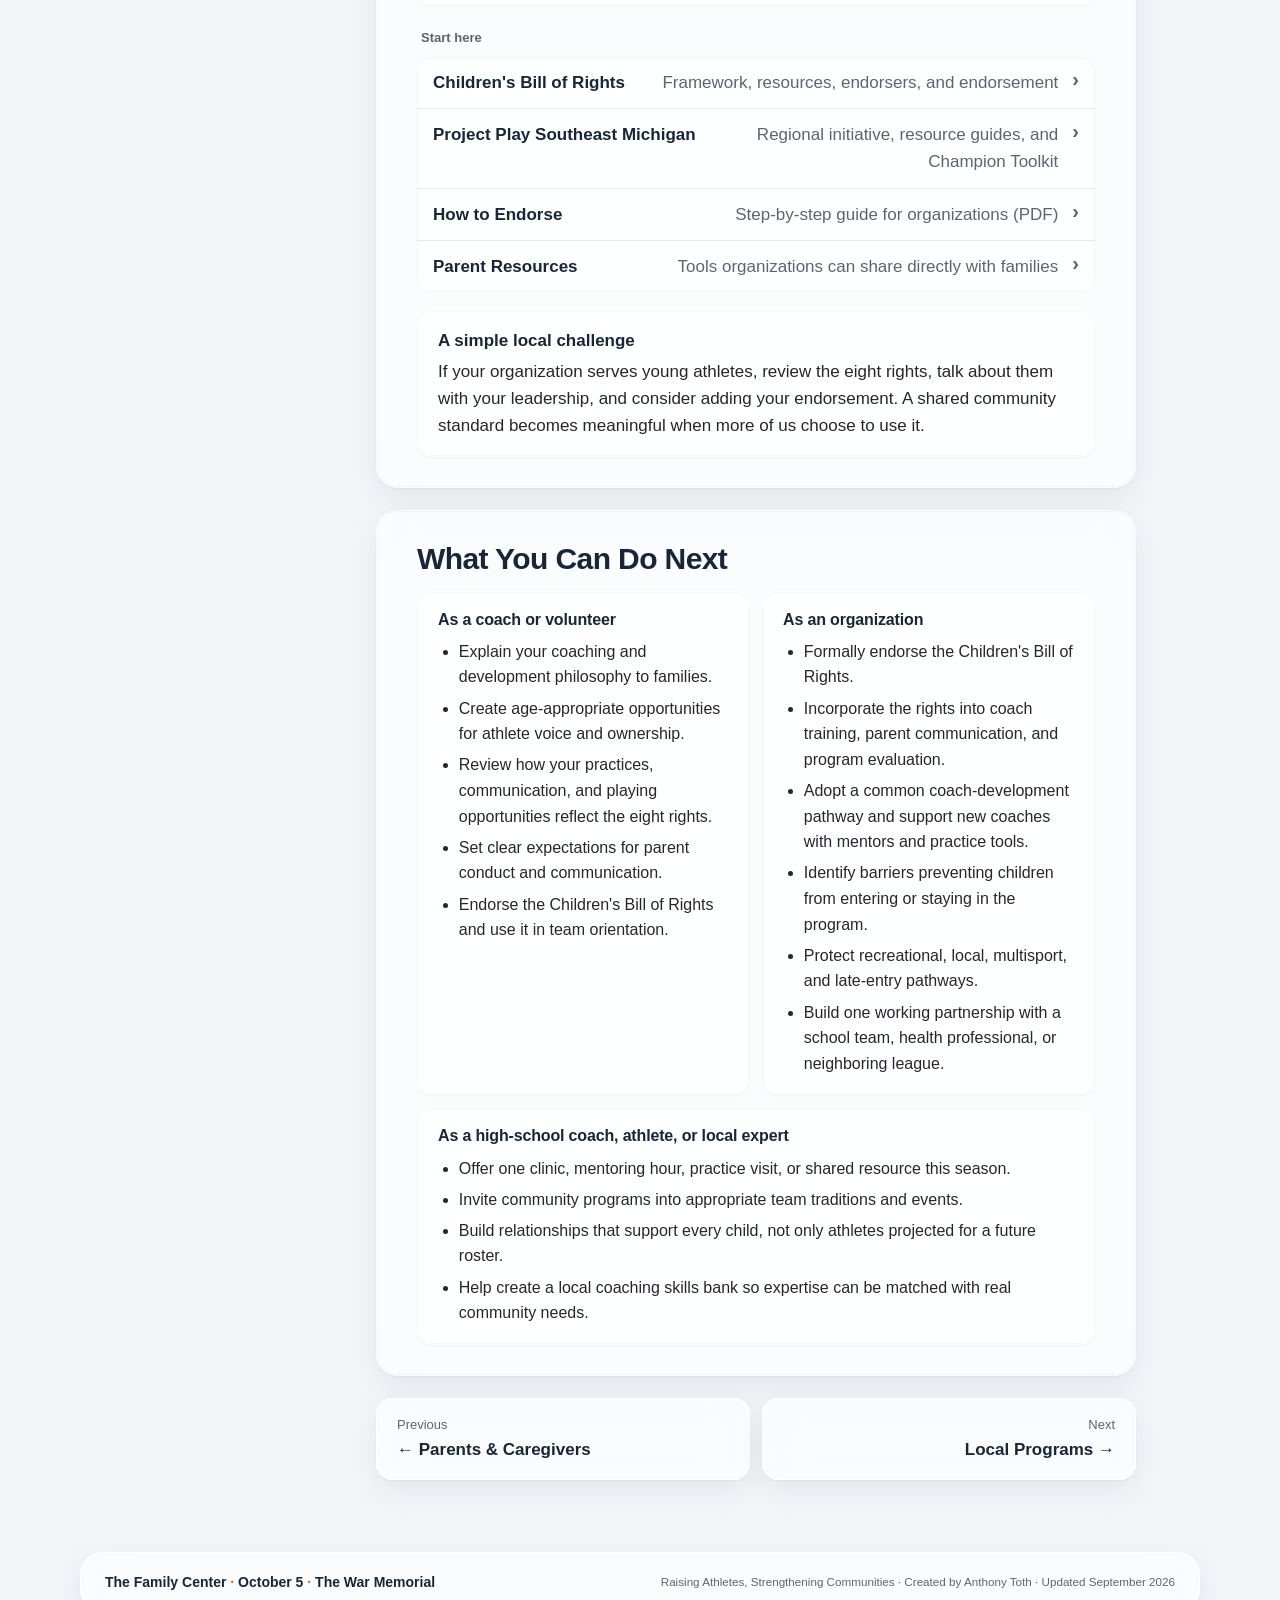
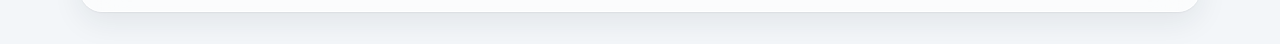
==== commit 5670a248: "Phone nav: slim top bar plus iOS-style bottom tab bar Co-Authored-By: Claude Opus 5.5 <noreply@anthr" ====
--- a/coaches-organizations.html
+++ b/coaches-organizations.html
@@ -7,7 +7,7 @@
 <link rel="stylesheet" href="styles.css">
 </head>
 <body>
-<nav class="sitenav" aria-label="Toolkit pages"><div class="inner"><a class="brand" href="index.html" aria-label="Raising Athletes Toolkit home"><span class="mark" aria-hidden="true">RA</span><span class="words"><b>Raising Athletes</b><small>The Family Center</small></span></a><ul><span class="slider" aria-hidden="true"></span><li><a href="index.html"><svg viewBox="0 0 24 24" width="17" height="17" fill="none" stroke="currentColor" stroke-width="1.8" stroke-linecap="round" stroke-linejoin="round" aria-hidden="true"><path d="M3 10.5 12 3l9 7.5V20a1 1 0 0 1-1 1h-5v-6h-6v6H4a1 1 0 0 1-1-1z"/></svg><span>Home</span></a></li><li><a href="parents.html"><svg viewBox="0 0 24 24" width="17" height="17" fill="none" stroke="currentColor" stroke-width="1.8" stroke-linecap="round" stroke-linejoin="round" aria-hidden="true"><circle cx="9" cy="7" r="3"/><circle cx="17" cy="9" r="2.3"/><path d="M3 20c0-3.3 2.7-6 6-6s6 2.7 6 6"/><path d="M14.5 20c.2-2.6 1.4-4.5 3.5-4.5 2 0 3 1.6 3 4.5"/></svg><span>Parents</span></a></li><li><a href="coaches-organizations.html" aria-current="page"><svg viewBox="0 0 24 24" width="17" height="17" fill="none" stroke="currentColor" stroke-width="1.8" stroke-linecap="round" stroke-linejoin="round" aria-hidden="true"><rect x="5" y="4" width="14" height="17" rx="2"/><path d="M9 4V3h6v1"/><path d="M8.5 10h7M8.5 14h7M8.5 18h4"/></svg><span>Coaches &amp; Organizations</span></a></li><li><a href="local-programs.html"><svg viewBox="0 0 24 24" width="17" height="17" fill="none" stroke="currentColor" stroke-width="1.8" stroke-linecap="round" stroke-linejoin="round" aria-hidden="true"><path d="M12 21s-7-6.2-7-11.5A7 7 0 0 1 19 9.5C19 14.8 12 21 12 21z"/><circle cx="12" cy="9.5" r="2.5"/></svg><span>Local Programs</span></a></li></ul><a class="nav-cta" href="https://www.projectplaysemi.org/cboris/">Endorse the Bill of Rights</a></div></nav><header class="hero small"><div class="hero-inner"><h1>For Coaches and Organizations</h1><p class="lede">Tools for volunteer coaches, league leaders, and high-school programs, plus the simple path to endorsing the Children&#8217;s Bill of Rights in Sports.</p></div></header><nav class="mobile-nav" aria-label="Jump to section"><label for="jump">Jump to section</label><select id="jump"></select></nav>
+<nav class="sitenav" aria-label="Toolkit pages"><div class="inner"><a class="brand" href="index.html" aria-label="Raising Athletes Toolkit home"><span class="mark" aria-hidden="true">RA</span><span class="words"><b>Raising Athletes</b><small>The Family Center</small></span></a><ul><span class="slider" aria-hidden="true"></span><li><a href="index.html"><svg viewBox="0 0 24 24" width="17" height="17" fill="none" stroke="currentColor" stroke-width="1.8" stroke-linecap="round" stroke-linejoin="round" aria-hidden="true"><path d="M3 10.5 12 3l9 7.5V20a1 1 0 0 1-1 1h-5v-6h-6v6H4a1 1 0 0 1-1-1z"/></svg><span class="full">Home</span><span class="short">Home</span></a></li><li><a href="parents.html"><svg viewBox="0 0 24 24" width="17" height="17" fill="none" stroke="currentColor" stroke-width="1.8" stroke-linecap="round" stroke-linejoin="round" aria-hidden="true"><circle cx="9" cy="7" r="3"/><circle cx="17" cy="9" r="2.3"/><path d="M3 20c0-3.3 2.7-6 6-6s6 2.7 6 6"/><path d="M14.5 20c.2-2.6 1.4-4.5 3.5-4.5 2 0 3 1.6 3 4.5"/></svg><span class="full">Parents</span><span class="short">Parents</span></a></li><li><a href="coaches-organizations.html" aria-current="page"><svg viewBox="0 0 24 24" width="17" height="17" fill="none" stroke="currentColor" stroke-width="1.8" stroke-linecap="round" stroke-linejoin="round" aria-hidden="true"><rect x="5" y="4" width="14" height="17" rx="2"/><path d="M9 4V3h6v1"/><path d="M8.5 10h7M8.5 14h7M8.5 18h4"/></svg><span class="full">Coaches &amp; Organizations</span><span class="short">Coaches</span></a></li><li><a href="local-programs.html"><svg viewBox="0 0 24 24" width="17" height="17" fill="none" stroke="currentColor" stroke-width="1.8" stroke-linecap="round" stroke-linejoin="round" aria-hidden="true"><path d="M12 21s-7-6.2-7-11.5A7 7 0 0 1 19 9.5C19 14.8 12 21 12 21z"/><circle cx="12" cy="9.5" r="2.5"/></svg><span class="full">Local Programs</span><span class="short">Local</span></a></li></ul><a class="nav-cta" href="https://www.projectplaysemi.org/cboris/"><span class="full">Endorse the Bill of Rights</span><span class="short">Endorse</span></a></div></nav><header class="hero small"><div class="hero-inner"><h1>For Coaches and Organizations</h1><p class="lede">Tools for volunteer coaches, league leaders, and high-school programs, plus the simple path to endorsing the Children&#8217;s Bill of Rights in Sports.</p></div></header><nav class="mobile-nav" aria-label="Jump to section"><label for="jump">Jump to section</label><select id="jump"></select></nav>
 <div class="wrap"><aside class="toc" aria-label="On this page"><h4>For coaches</h4>
 <a href="#coach-library">Coach development library</a>
 <a href="#partnership">High school + league playbook</a>
--- a/styles.css
+++ b/styles.css
@@ -253,3 +253,92 @@
   .sitenav ul a{padding:7px 12px;font-size:14px}
   .mobile-nav{top:calc(env(safe-area-inset-top,0px) + 124px)}
 }
+
+/* ---------- Phone layout ---------- */
+.links a{position:relative}
+.to-top{position:fixed;right:16px;bottom:calc(16px + env(safe-area-inset-bottom,0px));z-index:30;width:46px;height:46px;border-radius:50%;border:1px solid var(--glass-border);
+  background:rgba(255,255,255,.85);-webkit-backdrop-filter:blur(18px);backdrop-filter:blur(18px);box-shadow:var(--shadow);color:var(--head);
+  display:grid;place-items:center;cursor:pointer;opacity:0;transform:translateY(12px);pointer-events:none;transition:opacity .2s, transform .2s}
+.to-top.show{opacity:1;transform:none;pointer-events:auto}
+@media (max-width:860px){
+  .sitenav{position:relative}
+  .mobile-nav{top:calc(env(safe-area-inset-top,0px) + 8px);padding:8px 12px}
+  .mobile-nav select{appearance:none;-webkit-appearance:none;padding:12px 40px 12px 16px;border-radius:999px;font-weight:600;color:var(--head);
+    background:rgba(255,255,255,.88) url("data:image/svg+xml,%3Csvg xmlns='http://www.w3.org/2000/svg' width='12' height='8' viewBox='0 0 12 8'%3E%3Cpath d='M1 1l5 5 5-5' fill='none' stroke='%23182638' stroke-width='2' stroke-linecap='round'/%3E%3C/svg%3E") no-repeat right 16px center}
+  html{scroll-padding-top:76px}
+}
+@media (max-width:600px){
+  body{font-size:16.5px;line-height:1.55}
+  .sitenav{padding:10px 12px 0}
+  .sitenav .words small{display:none}
+  .sitenav .mark{width:34px;height:34px;font-size:13px}
+  .hero{padding:14px 12px 0}
+  .hero-inner{padding:28px 20px 30px;border-radius:22px;gap:14px}
+  .hero h1{font-size:32px}
+  .hero.small h1{font-size:28px}
+  .hero .lede{font-size:17px}
+  .paths{display:grid;grid-template-columns:1fr;gap:8px}
+  .path{text-align:center;padding:13px 18px}
+  .wrap,.single{padding-inline:12px}
+  main{gap:14px;padding-block:14px 80px}
+  section{padding:22px 16px;border-radius:18px}
+  h2{font-size:23px}
+  h3{font-size:17px}
+  .lead{font-size:17px}
+  .panel{padding:14px 14px}
+  .panel ul{font-size:15.5px;padding-left:1.15em}
+  .trio,.two{gap:10px}
+  .ideas li{padding:12px 12px 12px 48px}
+  .ideas li::before{left:11px;top:11px}
+  .steps li{padding:11px 12px 11px 46px}
+  .steps li::before{left:10px}
+  .links a{display:block;padding:12px 38px 12px 14px}
+  .links a::after{position:absolute;right:14px;top:50%;transform:translateY(-50%)}
+  .links a span{display:block;text-align:left;font-size:14.5px;margin-top:2px}
+  .feed-item{padding:12px 14px}
+  .feed-item a.handle{display:block;margin:0}
+  .right{padding:14px}
+  .faq div{padding:14px}
+  .quote{padding:16px}
+  .quote blockquote{font-size:16px}
+  .copy{width:100%;padding:12px}
+  .btn-row{display:grid;grid-template-columns:1fr}
+  .btn{text-align:center;padding:13px 18px}
+  .org{padding:16px}
+  .join{padding:18px}
+  .pager{display:grid;grid-template-columns:1fr 1fr;gap:8px}
+  .pager a{padding:12px 14px;font-size:14.5px}
+  footer{padding:0 12px 24px}
+  footer .inner{flex-direction:column;align-items:flex-start;padding:16px 18px;font-size:13.5px}
+  table{font-size:14.5px}
+}
+@media (max-width:860px){body{background-attachment:scroll}}
+
+/* ---------- Phone tab bar ---------- */
+.sitenav .short{display:none}
+@media (max-width:860px){
+  .sitenav{position:relative;padding:12px 12px 0}
+  .sitenav .inner{flex-wrap:nowrap;border-radius:999px;padding:6px 6px 6px 8px;gap:10px;justify-content:space-between}
+  .nav-cta{display:inline-flex;padding:9px 16px;font-size:14px;box-shadow:0 4px 12px rgba(253,134,71,.3)}
+  .nav-cta .full{display:none}
+  .nav-cta .short{display:inline}
+  .sitenav ul{position:fixed;z-index:40;left:12px;right:12px;bottom:calc(10px + env(safe-area-inset-bottom,0px));margin:0;width:auto;order:0;
+    display:grid;grid-template-columns:repeat(4,1fr);gap:2px;padding:6px;border-radius:26px;overflow:visible;
+    background:rgba(255,255,255,.80);-webkit-backdrop-filter:saturate(180%) blur(24px);backdrop-filter:saturate(180%) blur(24px);
+    border:1px solid rgba(255,255,255,.9);box-shadow:0 12px 36px rgba(24,38,56,.18),0 1px 3px rgba(24,38,56,.10)}
+  .sitenav ul a{flex-direction:column;justify-content:center;gap:3px;padding:8px 2px 7px;border-radius:20px;font-size:11.5px;font-weight:600;min-height:52px}
+  .sitenav ul a svg{width:22px;height:22px;opacity:.75}
+  .sitenav ul a .full{display:none}
+  .sitenav ul a .short{display:block}
+  .sitenav .slider{top:6px;bottom:6px;border-radius:20px}
+  main{padding-bottom:110px}
+  .single main{padding-bottom:30px}
+  footer{padding-bottom:calc(96px + env(safe-area-inset-bottom,0px))}
+  .to-top{bottom:calc(92px + env(safe-area-inset-bottom,0px))}
+}
+@media (max-width:600px){
+  .sitenav{padding:10px 12px 0}
+}
+@media (max-width:860px){
+  .sitenav .inner{-webkit-backdrop-filter:none;backdrop-filter:none;background:rgba(255,255,255,.9)}
+}
